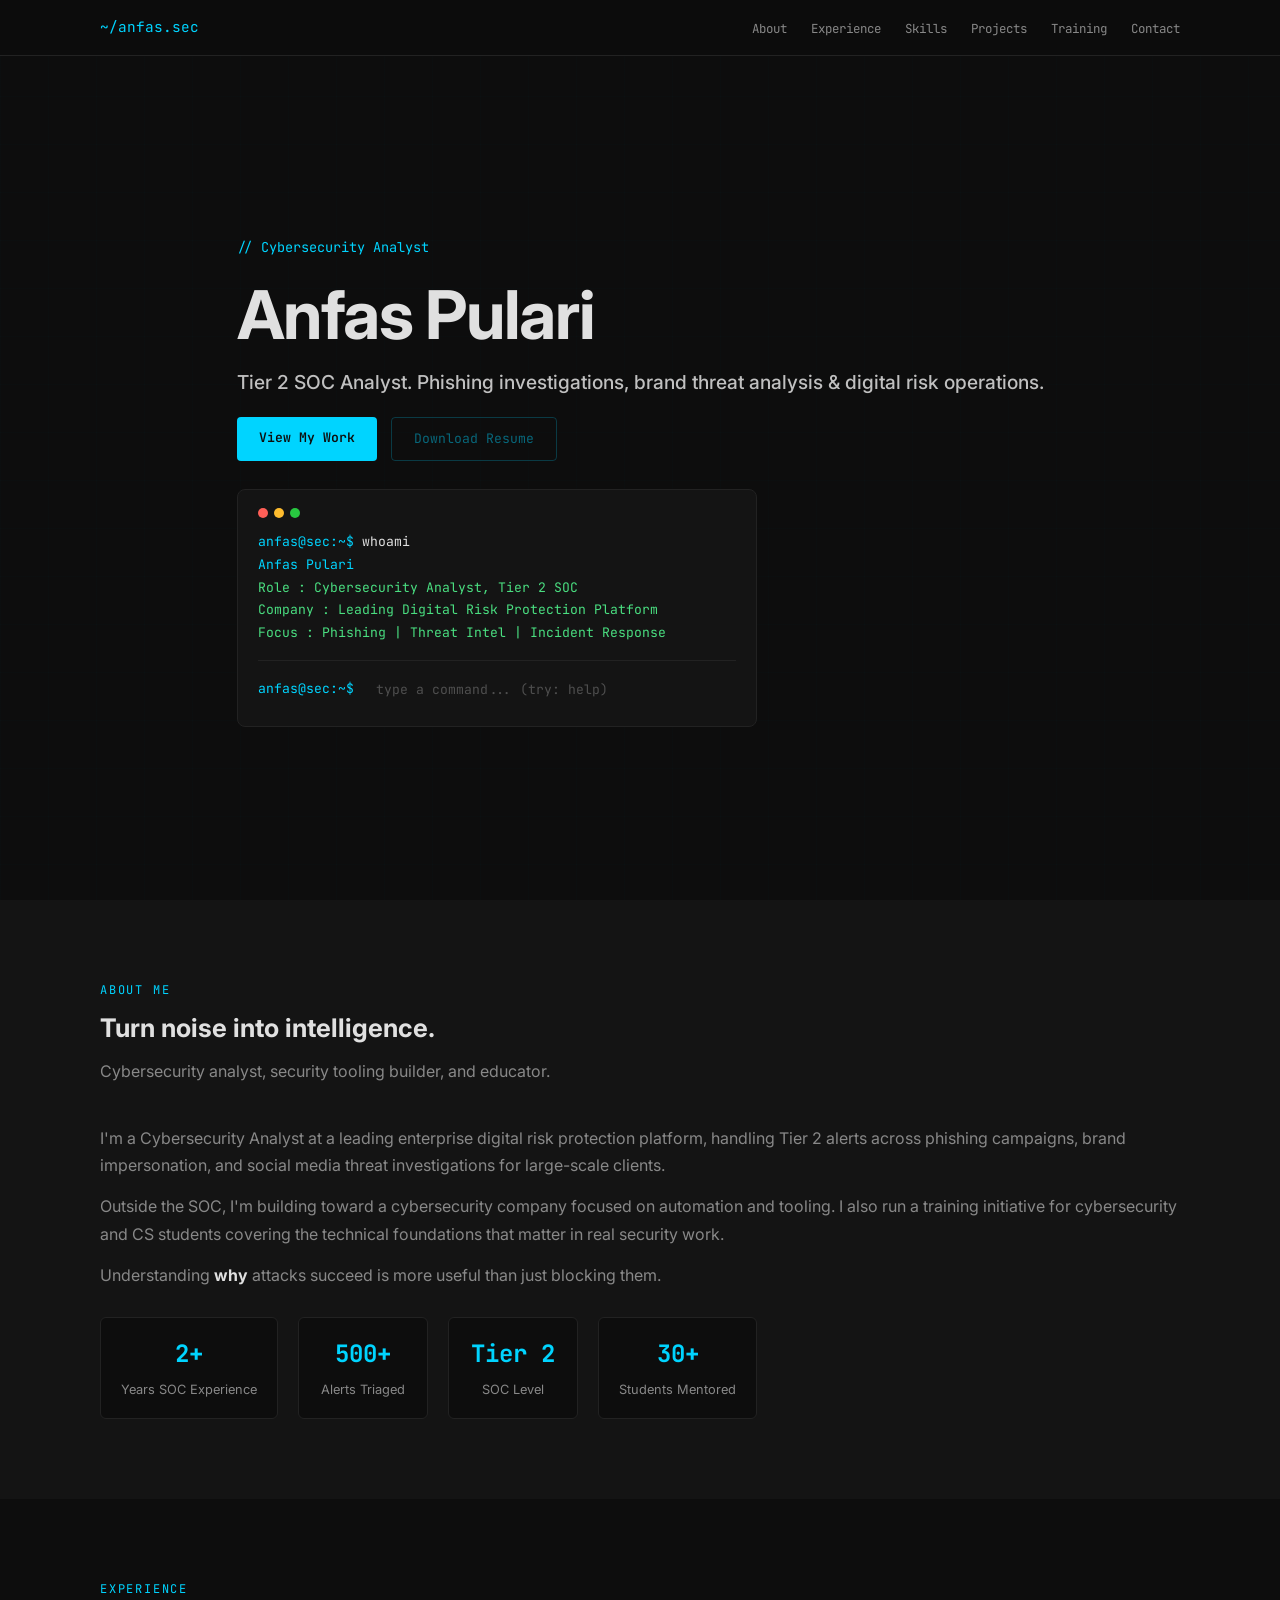
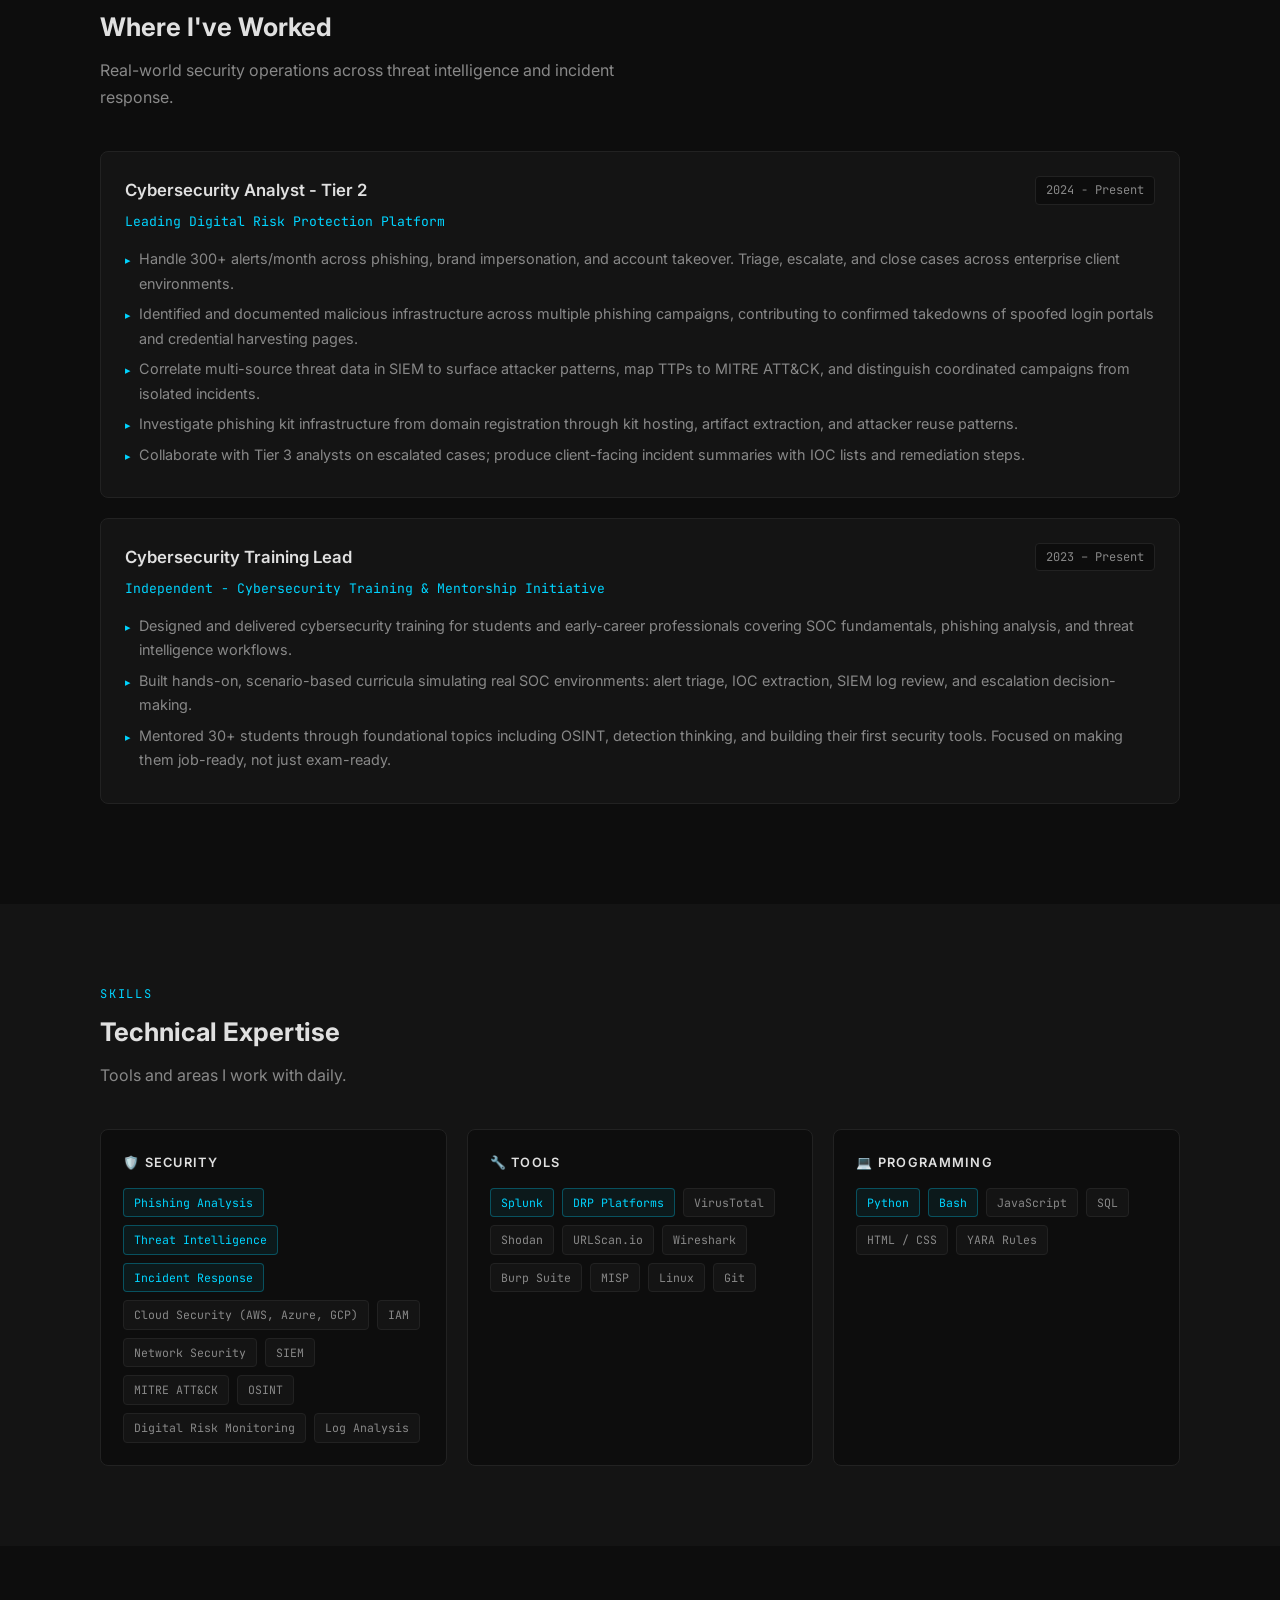
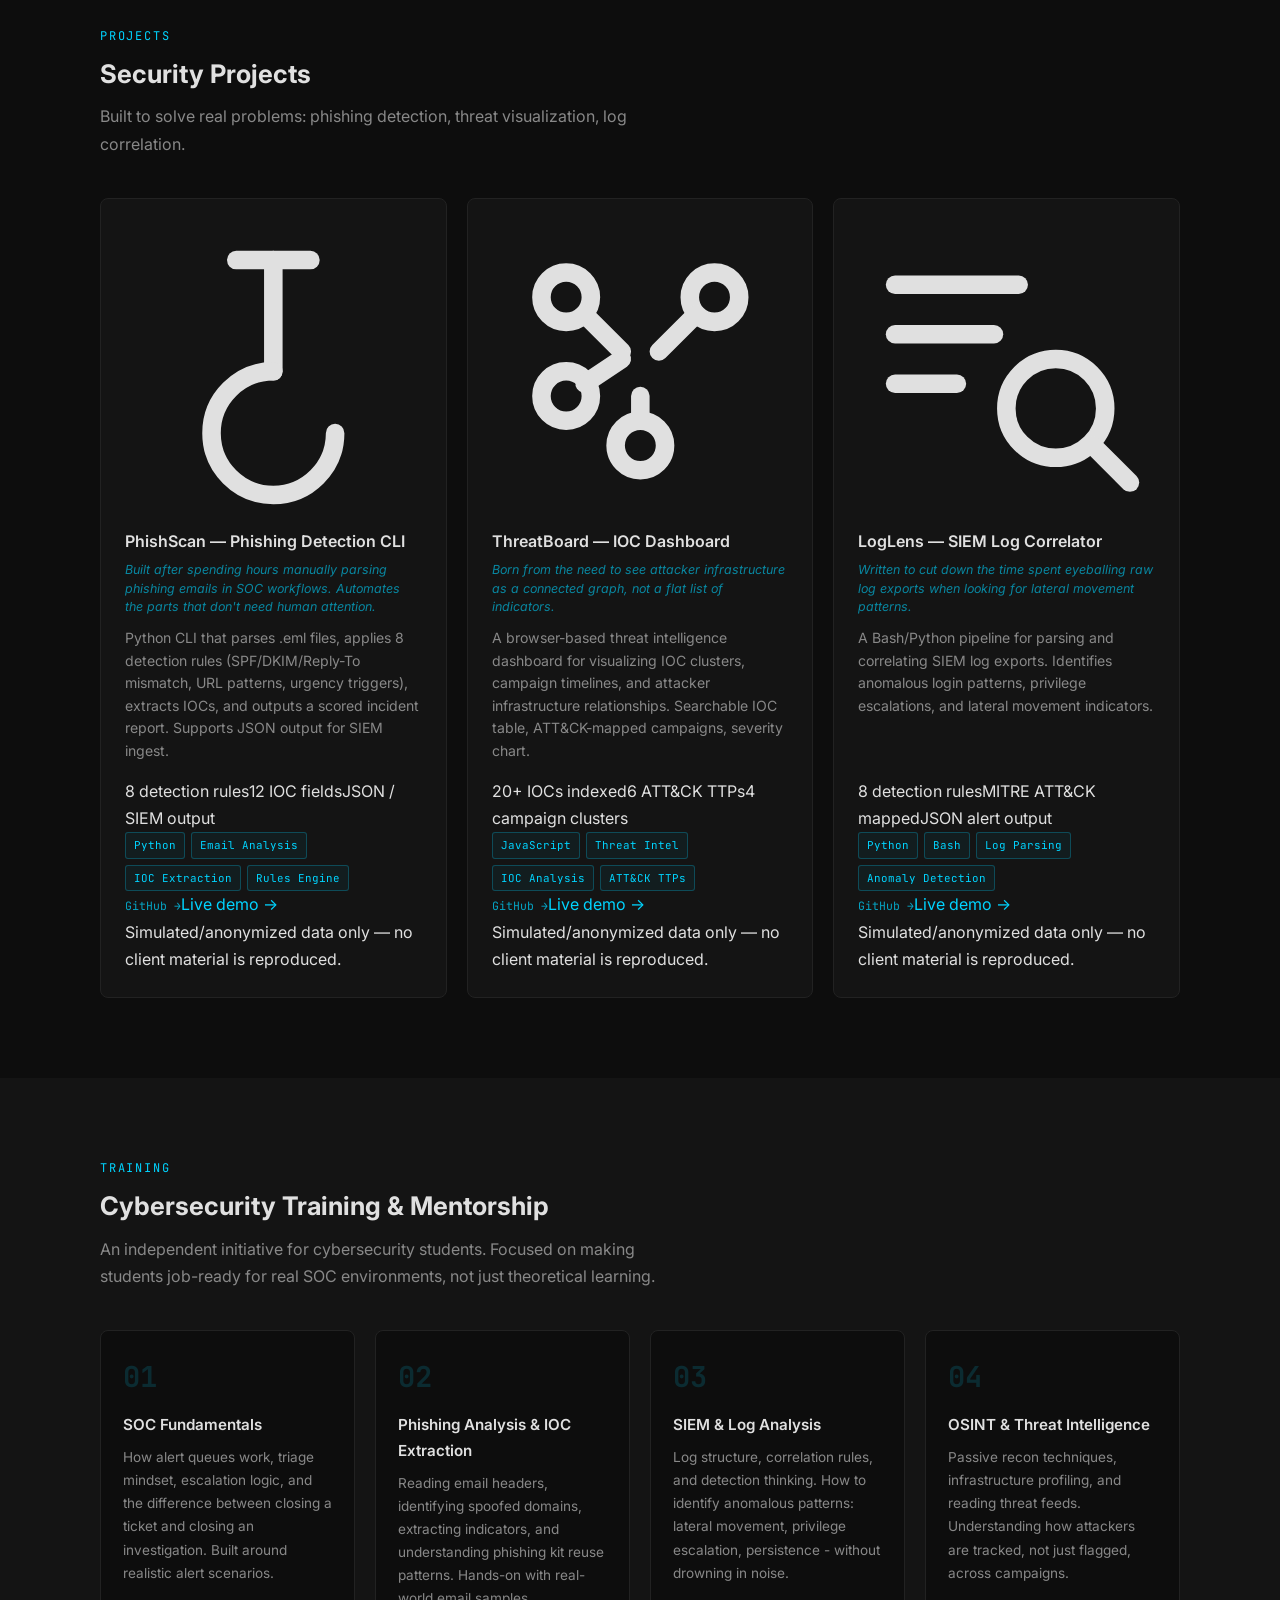
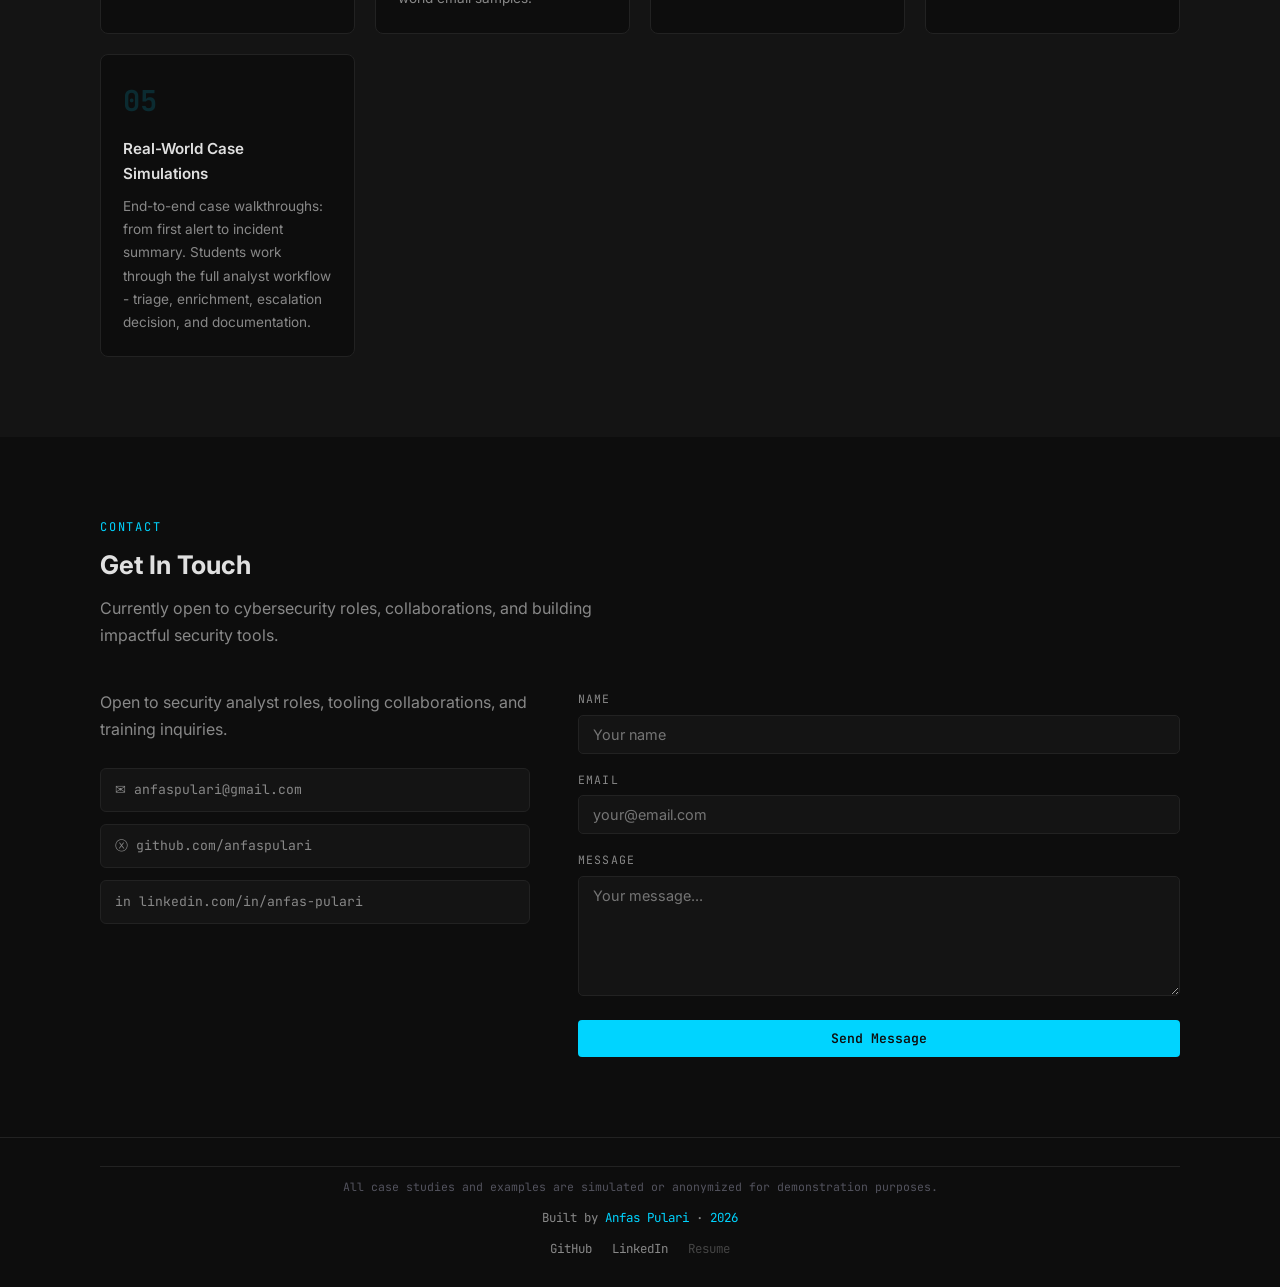
==== index.html @ d3872fe4 "Pass 3: hero reorder — btn-row before terminal Moved btn-row above the interactive terminal so CTAs " ====
<!DOCTYPE html>
<html lang="en">
<head>
  <meta charset="UTF-8" />
  <meta name="viewport" content="width=device-width, initial-scale=1.0" />

  <!-- SEO -->
  <meta name="description" content="Cybersecurity Analyst specializing in threat detection, phishing analysis, and Tier 2 SOC operations." />
  <meta name="author" content="Anfas Pulari" />
  <title>Anfas Pulari - Cybersecurity Analyst</title>

  <!-- Open Graph -->
  <meta property="og:title" content="Anfas Pulari | Cybersecurity Analyst" />
  <meta property="og:description" content="Tier 2 SOC Analyst handling phishing campaigns, threat intelligence, and digital risk investigations at an enterprise DRP platform." />
  <meta property="og:image" content="assets/images/preview.png" />
  <meta property="og:type" content="website" />
  <meta property="og:url" content="https://anfaspulari.github.io" />

  <!-- Performance -->
  <link rel="preconnect" href="https://fonts.googleapis.com" />
  <link rel="preconnect" href="https://fonts.gstatic.com" crossorigin />
  <link rel="preload" href="assets/css/styles.css" as="style" />

  <link href="https://fonts.googleapis.com/css2?family=Inter:wght@400;500;600;700&family=JetBrains+Mono:wght@400;500&display=swap" rel="stylesheet" />
  <link rel="stylesheet" href="assets/css/styles.css" />
</head>
<body>

  <!-- ── NAVBAR ─────────────────────────────────────────── -->
  <nav>
    <div class="container">
      <span class="nav-logo">~/anfas.sec</span>
      <ul class="nav-links" id="nav-links">
        <li><a href="#about">About</a></li>
        <li><a href="#experience">Experience</a></li>
        <li><a href="#skills">Skills</a></li>
        <li><a href="#projects">Projects</a></li>
        <li><a href="#training">Training</a></li>
        <li><a href="#contact">Contact</a></li>
      </ul>
      <button class="hamburger" id="hamburger-btn" aria-label="Toggle navigation" aria-expanded="false">
        <span></span>
        <span></span>
        <span></span>
      </button>
    </div>
  </nav>

  <!-- ── HERO ───────────────────────────────────────────── -->
  <section id="hero">
    <div class="container">
      <span class="hero-tag">// Cybersecurity Analyst</span>
      <h1 class="hero-name">Anfas Pulari</h1>
      <p class="hero-subtitle">Tier 2 SOC Analyst. Phishing investigations, brand threat analysis &amp; digital risk operations.</p>

      <div class="btn-row">
        <a href="#projects" class="btn btn-fill">View My Work</a>
        <a href="resume.pdf" class="btn btn-outline" download>Download Resume</a>
      </div>

      <!-- Interactive Terminal -->
      <div class="terminal" id="interactive-terminal">
        <div class="terminal-dots">
          <div class="dot dot-r"></div>
          <div class="dot dot-y"></div>
          <div class="dot dot-g"></div>
        </div>
        <!-- JS populates history and handles input -->
        <div class="terminal-history" id="terminal-history"></div>
        <div class="terminal-input-line">
          <span class="t-prompt">anfas@sec:~$</span>
          <input
            type="text"
            id="terminal-input"
            autocomplete="off"
            spellcheck="false"
            placeholder="type a command... (try: help)"
            aria-label="Terminal input"
          />
        </div>
      </div>
    </div>
  </section>

  <!-- ── ABOUT ──────────────────────────────────────────── -->
  <section id="about">
    <div class="container">
      <p class="section-label">About Me</p>
      <h2 class="section-title">Turn noise into intelligence.</h2>
      <p class="section-desc">Cybersecurity analyst, security tooling builder, and educator.</p>

      <div class="about-text">
        <p>
          I'm a Cybersecurity Analyst at a leading enterprise digital risk protection platform, handling Tier 2 alerts across phishing campaigns, brand impersonation, and social media threat investigations for large-scale clients.
        </p>
        <p>
          Outside the SOC, I'm building toward a cybersecurity company focused on automation and tooling. I also run a training initiative for cybersecurity and CS students covering the technical foundations that matter in real security work.
        </p>
        <p>
          Understanding <strong>why</strong> attacks succeed is more useful than just blocking them.
        </p>
      </div>

      <div class="stats-row">
        <div class="stat-box">
          <span class="stat-num">2+</span>
          <span class="stat-label">Years SOC Experience</span>
        </div>
        <div class="stat-box">
          <span class="stat-num">500+</span>
          <span class="stat-label">Alerts Triaged</span>
        </div>
        <div class="stat-box">
          <span class="stat-num">Tier 2</span>
          <span class="stat-label">SOC Level</span>
        </div>
        <div class="stat-box">
          <span class="stat-num">30+</span>
          <span class="stat-label">Students Mentored</span>
        </div>
      </div>
    </div>
  </section>

  <!-- ── EXPERIENCE ─────────────────────────────────────── -->
  <section id="experience">
    <div class="container">
      <p class="section-label">Experience</p>
      <h2 class="section-title">Where I've Worked</h2>
      <p class="section-desc">Real-world security operations across threat intelligence and incident response.</p>

      <div class="exp-item">
        <div class="exp-header">
          <span class="exp-role">Cybersecurity Analyst - Tier 2</span>
          <span class="exp-period">2024 - Present</span>
        </div>
        <p class="exp-company">Leading Digital Risk Protection Platform</p>
        <ul class="exp-points">
          <li>Handle 300+ alerts/month across phishing, brand impersonation, and account takeover. Triage, escalate, and close cases across enterprise client environments.</li>
          <li>Identified and documented malicious infrastructure across multiple phishing campaigns, contributing to confirmed takedowns of spoofed login portals and credential harvesting pages.</li>
          <li>Correlate multi-source threat data in SIEM to surface attacker patterns, map TTPs to MITRE ATT&amp;CK, and distinguish coordinated campaigns from isolated incidents.</li>
          <li>Investigate phishing kit infrastructure from domain registration through kit hosting, artifact extraction, and attacker reuse patterns.</li>
          <li>Collaborate with Tier 3 analysts on escalated cases; produce client-facing incident summaries with IOC lists and remediation steps.</li>
        </ul>
      </div>

      <div class="exp-item">
        <div class="exp-header">
          <span class="exp-role">Cybersecurity Training Lead</span>
          <span class="exp-period">2023 – Present</span>
        </div>
        <p class="exp-company">Independent - Cybersecurity Training &amp; Mentorship Initiative</p>
        <ul class="exp-points">
          <li>Designed and delivered cybersecurity training for students and early-career professionals covering SOC fundamentals, phishing analysis, and threat intelligence workflows.</li>
          <li>Built hands-on, scenario-based curricula simulating real SOC environments: alert triage, IOC extraction, SIEM log review, and escalation decision-making.</li>
          <li>Mentored 30+ students through foundational topics including OSINT, detection thinking, and building their first security tools. Focused on making them job-ready, not just exam-ready.</li>
        </ul>
      </div>
    </div>
  </section>

  <!-- ── SKILLS ─────────────────────────────────────────── -->
  <section id="skills">
    <div class="container">
      <p class="section-label">Skills</p>
      <h2 class="section-title">Technical Expertise</h2>
      <p class="section-desc">Tools and areas I work with daily.</p>

      <div class="skills-grid">
        <div class="skill-group">
          <p class="skill-group-title">🛡️ Security</p>
          <div class="tags">
            <span class="tag active">Phishing Analysis</span>
            <span class="tag active">Threat Intelligence</span>
            <span class="tag active">Incident Response</span>
            <span class="tag">Cloud Security (AWS, Azure, GCP)</span>
            <span class="tag">IAM</span>
            <span class="tag">Network Security</span>
            <span class="tag">SIEM</span>
            <span class="tag">MITRE ATT&amp;CK</span>
            <span class="tag">OSINT</span>
            <span class="tag">Digital Risk Monitoring</span>
            <span class="tag">Log Analysis</span>
          </div>
        </div>

        <div class="skill-group">
          <p class="skill-group-title">🔧 Tools</p>
          <div class="tags">
            <span class="tag active">Splunk</span>
            <span class="tag active">DRP Platforms</span>
            <span class="tag">VirusTotal</span>
            <span class="tag">Shodan</span>
            <span class="tag">URLScan.io</span>
            <span class="tag">Wireshark</span>
            <span class="tag">Burp Suite</span>
            <span class="tag">MISP</span>
            <span class="tag">Linux</span>
            <span class="tag">Git</span>
          </div>
        </div>

        <div class="skill-group">
          <p class="skill-group-title">💻 Programming</p>
          <div class="tags">
            <span class="tag active">Python</span>
            <span class="tag active">Bash</span>
            <span class="tag">JavaScript</span>
            <span class="tag">SQL</span>
            <span class="tag">HTML / CSS</span>
            <span class="tag">YARA Rules</span>
          </div>
        </div>
      </div>
    </div>
  </section>

  <!-- ── PROJECTS ───────────────────────────────────────── -->
  <section id="projects">
    <div class="container">
      <p class="section-label">Projects</p>
      <h2 class="section-title">Security Projects</h2>
      <p class="section-desc">Built to solve real problems: phishing detection, threat visualization, log correlation.</p>

      <!-- JS replaces this content from projects.json; static cards are the fallback -->
      <div class="projects-grid" id="projects-grid">

        <div class="project-card">
          <div class="project-emoji">🎣</div>
          <p class="project-title">PhishScan - Phishing Detection CLI</p>
          <p class="project-origin">Built after spending hours manually parsing phishing emails in SOC workflows - this automates the repetitive parts.</p>
          <p class="project-desc">A Python CLI tool that analyzes email headers, URLs, and domain patterns to score phishing likelihood. Extracts IOCs and generates incident-ready reports.</p>
          <div class="project-tags">
            <span class="project-tag">Python</span>
            <span class="project-tag">Email Parsing</span>
            <span class="project-tag">VirusTotal API</span>
            <span class="project-tag">IOC Extraction</span>
          </div>
        </div>

        <div class="project-card project-card--featured">
          <div class="project-emoji">📊</div>
          <p class="project-title">ThreatBoard - IOC Dashboard <span class="project-badge">Actively Building</span></p>
          <p class="project-origin">Born from the need to see attacker infrastructure as a connected graph, not a flat list of indicators.</p>
          <p class="project-desc">A browser-based threat intelligence dashboard for visualizing IOC clusters, campaign timelines, and attacker infrastructure relationships. Built as a mock TI platform.</p>
          <div class="project-tags">
            <span class="project-tag">JavaScript</span>
            <span class="project-tag">Threat Intel</span>
            <span class="project-tag">IOC Analysis</span>
            <span class="project-tag">ATT&amp;CK TTPs</span>
          </div>
        </div>

        <div class="project-card">
          <div class="project-emoji">📋</div>
          <p class="project-title">LogLens - SIEM Log Correlator</p>
          <p class="project-origin">Written to cut down the time spent eyeballing raw log exports when looking for lateral movement patterns.</p>
          <p class="project-desc">A Bash/Python pipeline for parsing and correlating SIEM log exports. Identifies anomalous login patterns, privilege escalations, and lateral movement indicators.</p>
          <div class="project-tags">
            <span class="project-tag">Python</span>
            <span class="project-tag">Bash</span>
            <span class="project-tag">Log Parsing</span>
            <span class="project-tag">Anomaly Detection</span>
          </div>
        </div>

      </div>
    </div>
  </section>

  <!-- ── TRAINING ───────────────────────────────────────── -->
  <section id="training">
    <div class="container">
      <p class="section-label">Training</p>
      <h2 class="section-title">Cybersecurity Training &amp; Mentorship</h2>
      <p class="section-desc">
        An independent initiative for cybersecurity students. Focused on making students job-ready for real SOC environments, not just theoretical learning.
      </p>

      <div class="training-grid">
        <div class="training-card">
          <div class="training-num">01</div>
          <p class="training-title">SOC Fundamentals</p>
          <p class="training-desc">How alert queues work, triage mindset, escalation logic, and the difference between closing a ticket and closing an investigation. Built around realistic alert scenarios.</p>
        </div>
        <div class="training-card">
          <div class="training-num">02</div>
          <p class="training-title">Phishing Analysis &amp; IOC Extraction</p>
          <p class="training-desc">Reading email headers, identifying spoofed domains, extracting indicators, and understanding phishing kit reuse patterns. Hands-on with real-world email samples.</p>
        </div>
        <div class="training-card">
          <div class="training-num">03</div>
          <p class="training-title">SIEM &amp; Log Analysis</p>
          <p class="training-desc">Log structure, correlation rules, and detection thinking. How to identify anomalous patterns: lateral movement, privilege escalation, persistence - without drowning in noise.</p>
        </div>
        <div class="training-card">
          <div class="training-num">04</div>
          <p class="training-title">OSINT &amp; Threat Intelligence</p>
          <p class="training-desc">Passive recon techniques, infrastructure profiling, and reading threat feeds. Understanding how attackers are tracked, not just flagged, across campaigns.</p>
        </div>
        <div class="training-card">
          <div class="training-num">05</div>
          <p class="training-title">Real-World Case Simulations</p>
          <p class="training-desc">End-to-end case walkthroughs: from first alert to incident summary. Students work through the full analyst workflow - triage, enrichment, escalation decision, and documentation.</p>
        </div>
      </div>
    </div>
  </section>


  <!-- ── CONTACT ────────────────────────────────────────── -->
  <section id="contact">
    <div class="container">
      <p class="section-label">Contact</p>
      <h2 class="section-title">Get In Touch</h2>
      <p class="section-desc">Currently open to cybersecurity roles, collaborations, and building impactful security tools.</p>

      <div class="contact-grid">
        <div class="contact-info">
          <p>Open to security analyst roles, tooling collaborations, and training inquiries.</p>
          <div class="contact-links">
            <a href="mailto:anfaspulari@gmail.com" class="contact-link">✉ anfaspulari@gmail.com</a>
            <a href="https://github.com/anfaspulari" target="_blank" rel="noopener" class="contact-link">&#9447; github.com/anfaspulari</a>
            <a href="https://linkedin.com/in/anfas-pulari" target="_blank" rel="noopener" class="contact-link">in linkedin.com/in/anfas-pulari</a>
          </div>
        </div>

        <form id="contact-form" action="https://formspree.io/f/mojplwal" method="POST" novalidate>
          <div class="form-group">
            <label for="cf-name">Name</label>
            <input type="text" id="cf-name" name="name" placeholder="Your name" required autocomplete="name" />
          </div>
          <div class="form-group">
            <label for="cf-email">Email</label>
            <input type="email" id="cf-email" name="email" placeholder="your@email.com" required autocomplete="email" />
          </div>
          <div class="form-group">
            <label for="cf-message">Message</label>
            <textarea id="cf-message" name="message" placeholder="Your message..." required></textarea>
          </div>
          <div id="form-status" role="status" aria-live="polite" style="display:none;"></div>
          <button type="submit" class="btn btn-fill" style="width: 100%;">Send Message</button>
        </form>
      </div>
    </div>
  </section>

  <!-- ── FOOTER ─────────────────────────────────────────── -->
  <footer>
    <div class="container">
      <p class="footer-disclaimer">All case studies and examples are simulated or anonymized for demonstration purposes.</p>
      <p class="footer-copy">Built by <span>Anfas Pulari</span> &middot; <span id="year"></span></p>
      <div class="footer-links">
        <a href="https://github.com/anfaspulari" target="_blank" rel="noopener">GitHub</a>
        <a href="https://linkedin.com/in/anfas-pulari" target="_blank" rel="noopener">LinkedIn</a>
        <a href="resume.pdf" download>Resume</a>
      </div>
    </div>
  </footer>

  <script src="assets/js/main.js" defer></script>

</body>
</html>
---- assets/css/styles.css ----
/* ── Reset ── */
* { margin: 0; padding: 0; box-sizing: border-box; }

/* ── Variables ── */
:root {
  --bg:     #0d0d0d;
  --bg2:    #141414;
  --border: #222;
  --cyan:   #00d4ff;
  --text:   #e0e0e0;
  --muted:  #888;
  --green:  #4ade80;
  --amber:  #fbbf24;
  --red:    #f87171;
  --mono:   'JetBrains Mono', monospace;
  --sans:   'Inter', sans-serif;

  /* Semantic accent tokens */
  --accent:      #00d4ff; /* primary / interactive */
  --accent-warn: #fbbf24; /* threat / attention */
  --accent-ok:   #4ade80; /* verified / safe */

  /* Layout */
  --container-narrow: 760px;
}

/* ── Base ── */
html { scroll-behavior: smooth; }
body {
  font-family: var(--sans);
  background: var(--bg);
  color: var(--text);
  line-height: 1.7;
}

/* Subtle background grid */
body::before {
  content: '';
  position: fixed;
  inset: 0;
  background-image:
    linear-gradient(rgba(0,212,255,0.01) 1px, transparent 1px),
    linear-gradient(90deg, rgba(0,212,255,0.01) 1px, transparent 1px);
  background-size: 48px 48px;
  pointer-events: none;
  z-index: 0;
}

body > * { position: relative; z-index: 1; }

a { color: var(--cyan); text-decoration: none; }
a:hover { text-decoration: underline; }
ul { list-style: none; }

/* ── Layout ── */
.container {
  max-width: 1120px;
  margin: 0 auto;
  padding: 0 20px;
}

section { padding: 80px 0; }

.section-title {
  font-size: 1.6rem;
  font-weight: 700;
  margin-bottom: 8px;
}

.section-label {
  font-family: var(--mono);
  font-size: 0.75rem;
  color: var(--cyan);
  letter-spacing: 0.15em;
  text-transform: uppercase;
  margin-bottom: 6px;
}

.section-desc {
  color: var(--muted);
  margin-bottom: 40px;
  max-width: 560px;
}

/* ── Navbar ── */
nav {
  position: fixed;
  top: 0; left: 0; right: 0;
  background: rgba(13, 13, 13, 0.95);
  border-bottom: 1px solid var(--border);
  z-index: 100;
  padding: 14px 0;
}

nav .container {
  display: flex;
  align-items: center;
  justify-content: space-between;
}

.nav-logo {
  font-family: var(--mono);
  font-size: 0.9rem;
  color: var(--cyan);
}

.nav-links {
  display: flex;
  gap: 24px;
}

.nav-links a {
  font-family: var(--mono);
  font-size: 0.78rem;
  color: var(--muted);
}

.nav-links a:hover {
  color: var(--cyan);
  text-decoration: none;
}

/* ── Hero ── */
#hero {
  padding-top: 140px;
  padding-bottom: 80px;
  min-height: 100vh;
  display: flex;
  align-items: center;
  position: relative;
  overflow: hidden;
}

#hero .container { position: relative; z-index: 1; }

.hero-tag {
  font-family: var(--mono);
  font-size: 0.85rem;
  color: var(--cyan);
  display: inline-block;
  margin-bottom: 20px;
}

.hero-name {
  font-size: clamp(2.4rem, 6vw, 4.2rem);
  font-weight: 700;
  line-height: 1.05;
  letter-spacing: -0.02em;
  margin-bottom: 18px;
}

.hero-subtitle {
  font-size: 1.2rem;
  color: #c0c0c0;
  margin-bottom: 20px;
  line-height: 1.5;
  font-weight: 500;
}

/* ── Terminal ── */
.terminal {
  background: var(--bg2);
  border: 1px solid var(--border);
  border-radius: 8px;
  padding: 18px 20px;
  font-family: var(--mono);
  font-size: 0.82rem;
  max-width: 520px;
  margin-bottom: 0;
  cursor: text;
}

.terminal-dots {
  display: flex;
  gap: 6px;
  margin-bottom: 14px;
}

.dot { width: 10px; height: 10px; border-radius: 50%; }
.dot-r { background: #ff5f57; }
.dot-y { background: #febc2e; }
.dot-g { background: #28c840; }

/* Terminal history (scrollable) */
.terminal-history {
  max-height: 220px;
  overflow-y: auto;
  margin-bottom: 10px;
  scrollbar-width: thin;
  scrollbar-color: var(--cyan) transparent;
}

.terminal-history::-webkit-scrollbar { width: 3px; }
.terminal-history::-webkit-scrollbar-thumb { background: var(--cyan); border-radius: 2px; }

/* Terminal input line */
.terminal-input-line {
  display: flex;
  align-items: center;
  gap: 8px;
  border-top: 1px solid var(--border);
  padding-top: 10px;
}

#terminal-input {
  background: transparent;
  border: none;
  outline: none;
  color: var(--text);
  font-family: var(--mono);
  font-size: 0.82rem;
  flex: 1;
  caret-color: var(--cyan);
  min-width: 0;
}

#terminal-input::placeholder { color: var(--muted); opacity: 0.5; }
#terminal-input:focus { border-color: transparent; box-shadow: none; }

/* Terminal output line types */
.t-line { margin-bottom: 3px; line-height: 1.5; }
.t-prompt { color: var(--cyan); }

.t-out-out    { color: var(--green); }
.t-out-info   { color: var(--cyan); }
.t-out-warn   { color: var(--amber); }
.t-out-threat { color: var(--red); font-weight: 500; }
.t-out-error  { color: var(--red); opacity: 0.7; }

.t-cursor {
  display: inline-block;
  width: 7px; height: 13px;
  background: var(--cyan);
  vertical-align: middle;
  animation: blink 1s step-end infinite;
}

@keyframes blink { 50% { opacity: 0; } }

/* ── Buttons ── */
.btn-row {
  display: flex;
  gap: 14px;
  flex-wrap: wrap;
  margin-bottom: 28px;
}

.btn {
  font-family: var(--mono);
  font-size: 0.82rem;
  padding: 10px 22px;
  border-radius: 4px;
  cursor: pointer;
  border: none;
  transition: opacity 0.2s, transform 0.15s, box-shadow 0.15s;
  display: inline-block;
}

.btn:hover { opacity: 0.92; text-decoration: none; transform: translateY(-3px); }

.btn-fill { background: var(--cyan); color: #0d0d0d; font-weight: 600; }
.btn-fill:hover { box-shadow: 0 8px 24px rgba(0, 212, 255, 0.35); }

.btn-outline {
  background: transparent;
  color: var(--cyan);
  border: 1px solid rgba(0, 212, 255, 0.5);
}
.btn-outline:hover {
  border-color: var(--cyan);
  box-shadow: 0 4px 16px rgba(0, 212, 255, 0.15);
}

/* ── About ── */
#about { background: var(--bg2); }

.about-text p { color: var(--muted); margin-bottom: 14px; }
.about-text p strong { color: var(--text); }

.stats-row {
  display: flex;
  gap: 20px;
  flex-wrap: wrap;
  margin-top: 28px;
}

.stat-box {
  background: var(--bg);
  border: 1px solid var(--border);
  border-radius: 6px;
  padding: 16px 20px;
  min-width: 130px;
  text-align: center;
}

.stat-num {
  font-family: var(--mono);
  font-size: 1.5rem;
  font-weight: 700;
  color: var(--cyan);
  display: block;
}

.stat-label { font-size: 0.8rem; color: var(--muted); }

/* ── Experience ── */
.exp-item {
  border: 1px solid var(--border);
  border-radius: 8px;
  padding: 24px;
  margin-bottom: 20px;
  background: var(--bg2);
}

.exp-header {
  display: flex;
  justify-content: space-between;
  align-items: flex-start;
  flex-wrap: wrap;
  gap: 8px;
  margin-bottom: 6px;
}

.exp-role { font-size: 1.05rem; font-weight: 600; }

.exp-period {
  font-family: var(--mono);
  font-size: 0.75rem;
  color: var(--muted);
  background: var(--bg);
  border: 1px solid var(--border);
  padding: 3px 10px;
  border-radius: 4px;
}

.exp-company {
  font-family: var(--mono);
  font-size: 0.82rem;
  color: var(--cyan);
  margin-bottom: 14px;
}

.exp-points li {
  color: var(--muted);
  font-size: 0.9rem;
  margin-bottom: 6px;
  padding-left: 14px;
  position: relative;
}

.exp-points li::before {
  content: '▸';
  position: absolute;
  left: 0;
  color: var(--cyan);
  font-size: 0.7rem;
  top: 4px;
}

/* ── Skills ── */
#skills { background: var(--bg2); }

.skills-grid {
  display: grid;
  grid-template-columns: repeat(3, 1fr);
  gap: 20px;
}

.skill-group {
  background: var(--bg);
  border: 1px solid var(--border);
  border-radius: 8px;
  padding: 22px;
}

.skill-group-title {
  font-size: 0.8rem;
  font-weight: 600;
  text-transform: uppercase;
  letter-spacing: 0.1em;
  margin-bottom: 14px;
  color: var(--text);
}

.tags { display: flex; flex-wrap: wrap; gap: 8px; }

.tag {
  font-family: var(--mono);
  font-size: 0.72rem;
  padding: 4px 10px;
  border-radius: 4px;
  background: var(--bg2);
  border: 1px solid var(--border);
  color: var(--muted);
}

.tag.active {
  color: var(--cyan);
  border-color: rgba(0, 212, 255, 0.3);
  background: rgba(0, 212, 255, 0.06);
}

/* ── Projects ── */
.projects-grid {
  display: grid;
  grid-template-columns: repeat(auto-fit, minmax(260px, 1fr));
  gap: 20px;
}

.project-card {
  background: var(--bg2);
  border: 1px solid var(--border);
  border-radius: 8px;
  padding: 24px;
  display: flex;
  flex-direction: column;
  transition: border-color 0.2s, box-shadow 0.2s, transform 0.2s;
}

.project-card:hover {
  border-color: rgba(0, 212, 255, 0.35);
  box-shadow: 0 4px 24px rgba(0, 212, 255, 0.07);
  transform: translateY(-3px);
}

.project-emoji { font-size: 1.6rem; margin-bottom: 12px; }

.project-title { font-size: 1rem; font-weight: 600; margin-bottom: 6px; }

.project-origin {
  font-size: 0.78rem;
  color: rgba(0, 212, 255, 0.6);
  font-style: italic;
  margin-bottom: 10px;
  line-height: 1.5;
}

.project-desc {
  font-size: 0.88rem;
  color: var(--muted);
  flex: 1;
  margin-bottom: 16px;
  line-height: 1.6;
}

.project-tags { display: flex; flex-wrap: wrap; gap: 6px; }

.project-tag {
  font-family: var(--mono);
  font-size: 0.68rem;
  padding: 3px 8px;
  border-radius: 3px;
  color: var(--cyan);
  border: 1px solid rgba(0, 212, 255, 0.25);
  background: rgba(0, 212, 255, 0.05);
}

.project-links {
  margin-top: 12px;
  display: flex;
  align-items: center;
  gap: 6px;
}

.project-link {
  font-family: var(--mono);
  font-size: 0.72rem;
  color: var(--cyan);
  text-decoration: none;
  opacity: 0.75;
  transition: opacity 0.2s ease;
}

.project-link:hover { opacity: 1; }

.project-link--demo {
  color: var(--green);
}

.project-link-sep { color: var(--muted); font-size: 0.7rem; }

.project-card--featured {
  border-color: rgba(0, 212, 255, 0.3);
  box-shadow: 0 0 0 1px rgba(0, 212, 255, 0.1), 0 4px 20px rgba(0, 212, 255, 0.06);
}

.project-badge {
  display: inline-block;
  font-family: var(--mono);
  font-size: 0.62rem;
  font-weight: 500;
  padding: 2px 7px;
  border-radius: 3px;
  background: rgba(0, 212, 255, 0.12);
  color: var(--cyan);
  border: 1px solid rgba(0, 212, 255, 0.3);
  vertical-align: middle;
  margin-left: 6px;
  letter-spacing: 0.03em;
}

/* ── Training ── */
#training { background: var(--bg2); }

.training-grid {
  display: grid;
  grid-template-columns: repeat(auto-fit, minmax(220px, 1fr));
  gap: 20px;
}

.training-card {
  background: var(--bg);
  border: 1px solid var(--border);
  border-radius: 8px;
  padding: 22px;
}

.training-num {
  font-family: var(--mono);
  font-size: 1.8rem;
  font-weight: 700;
  color: rgba(0, 212, 255, 0.15);
  margin-bottom: 10px;
}

.training-title { font-size: 0.95rem; font-weight: 600; margin-bottom: 8px; }
.training-desc { font-size: 0.85rem; color: var(--muted); }

/* ── Contact ── */
.contact-grid {
  display: grid;
  grid-template-columns: 1fr 1.4fr;
  gap: 48px;
  align-items: start;
}

.contact-info p { color: var(--muted); margin-bottom: 24px; }

.contact-links { display: flex; flex-direction: column; gap: 12px; }

.contact-link {
  display: flex;
  align-items: center;
  gap: 10px;
  font-family: var(--mono);
  font-size: 0.82rem;
  color: var(--muted);
  padding: 10px 14px;
  background: var(--bg2);
  border: 1px solid var(--border);
  border-radius: 6px;
  transition: color 0.2s, border-color 0.2s;
}

.contact-link:hover {
  color: var(--cyan);
  border-color: rgba(0, 212, 255, 0.3);
  text-decoration: none;
}

/* ── Form ── */
.form-group { margin-bottom: 16px; }

label {
  display: block;
  font-family: var(--mono);
  font-size: 0.72rem;
  color: var(--muted);
  text-transform: uppercase;
  letter-spacing: 0.1em;
  margin-bottom: 6px;
}

input, textarea {
  width: 100%;
  background: var(--bg2);
  border: 1px solid var(--border);
  border-radius: 5px;
  padding: 10px 14px;
  color: var(--text);
  font-family: var(--sans);
  font-size: 0.9rem;
  outline: none;
  transition: border-color 0.2s;
}

input:focus, textarea:focus { border-color: rgba(0, 212, 255, 0.4); }
textarea { min-height: 120px; resize: vertical; }

/* ── Footer ── */
footer {
  border-top: 1px solid var(--border);
  padding: 28px 0;
}

footer .container {
  display: flex;
  flex-direction: column;
  align-items: center;
  gap: 10px;
  text-align: center;
}

.footer-disclaimer {
  font-family: var(--mono);
  font-size: 0.72rem;
  color: rgba(140, 140, 160, 0.55);
  border-top: 1px solid var(--border);
  padding-top: 10px;
  width: 100%;
  text-align: center;
}

.footer-copy {
  font-family: var(--mono);
  font-size: 0.78rem;
  color: var(--muted);
}

.footer-copy span { color: var(--cyan); }

.footer-links { display: flex; gap: 20px; }

.footer-links a {
  font-family: var(--mono);
  font-size: 0.78rem;
  color: var(--muted);
}

.footer-links a:hover { color: var(--cyan); text-decoration: none; }

/* ── Scroll animations ── */
.fade-in {
  opacity: 0;
  transform: translateY(18px);
  transition: opacity 0.5s ease, transform 0.5s ease;
}

.fade-in.is-visible {
  opacity: 1;
  transform: translateY(0);
}

/* ── Hamburger button ── */
.hamburger {
  display: none;
  flex-direction: column;
  justify-content: center;
  gap: 5px;
  background: none;
  border: none;
  cursor: pointer;
  padding: 4px;
  z-index: 101;
}

.hamburger span {
  display: block;
  width: 22px;
  height: 2px;
  background: var(--cyan);
  border-radius: 2px;
  transition: transform 0.25s ease, opacity 0.25s ease;
}

/* Animate to X when open */
.hamburger.open span:nth-child(1) { transform: translateY(7px) rotate(45deg); }
.hamburger.open span:nth-child(2) { opacity: 0; }
.hamburger.open span:nth-child(3) { transform: translateY(-7px) rotate(-45deg); }

/* ── Responsive ── */
@media (max-width: 768px) {
  body::before { display: none; } /* hide gridlines on tablet/mobile */

  section { padding: 56px 0; }

  .container { padding: 0 16px; }

  .hamburger { display: flex; }

  .nav-links {
    display: none;
    position: fixed;
    top: 52px; left: 0; right: 0;
    background: rgba(13, 13, 13, 0.98);
    backdrop-filter: blur(12px);
    flex-direction: column;
    gap: 0;
    border-bottom: 1px solid var(--border);
    z-index: 99;
    padding: 8px 0;
  }

  .nav-links.open { display: flex; }

  .nav-links li a {
    display: block;
    padding: 14px 24px;
    font-size: 0.85rem;
    border-bottom: 1px solid var(--border);
  }

  #hero { padding-top: 110px; padding-bottom: 60px; }

  .hero-name     { font-size: 2.2rem; }
  .hero-subtitle { font-size: 1rem; }

  .section-title { font-size: 1.4rem; }

  .skills-grid   { grid-template-columns: 1fr; }
  .contact-grid  { grid-template-columns: 1fr; }

  .exp-header { flex-direction: column; gap: 6px; }
}

@media (max-width: 600px) {
  section { padding: 48px 0; }

  .hero-name { font-size: 1.9rem; }

  .stats-row { flex-direction: column; }

  .terminal {
    max-width: 100%;
    padding: 14px 14px;
    font-size: 0.78rem;
  }

  #terminal-input { font-size: 0.78rem; }

  .btn-row { flex-direction: column; gap: 10px; }
  .btn     { text-align: center; }

  .training-grid   { grid-template-columns: 1fr; }
}

/* ── Reduced motion ── */
@media (prefers-reduced-motion: reduce) {
  *, *::before, *::after {
    animation-duration: 0.01ms !important;
    animation-iteration-count: 1 !important;
    transition-duration: 0.01ms !important;
  }

  /* Freeze cursor blink */
  .t-cursor { animation: none; opacity: 1; }

  /* Prevent scroll-triggered translateY shift */
  .fade-in { transform: none; opacity: 1; }
  .fade-in.is-visible { transform: none; opacity: 1; }

  /* Kill hover lifts */
  .btn:hover,
  .project-card:hover,
  .skill-group:hover,
  .training-card:hover,
  .exp-item:hover,
  .stat-box:hover { transform: none; }
}
---- assets/css/styles.css ----
/* ── Reset ── */
* { margin: 0; padding: 0; box-sizing: border-box; }

/* ── Variables ── */
:root {
  --bg:     #0d0d0d;
  --bg2:    #141414;
  --border: #222;
  --cyan:   #00d4ff;
  --text:   #e0e0e0;
  --muted:  #888;
  --green:  #4ade80;
  --amber:  #fbbf24;
  --red:    #f87171;
  --mono:   'JetBrains Mono', monospace;
  --sans:   'Inter', sans-serif;

  /* Semantic accent tokens */
  --accent:      #00d4ff; /* primary / interactive */
  --accent-warn: #fbbf24; /* threat / attention */
  --accent-ok:   #4ade80; /* verified / safe */

  /* Layout */
  --container-narrow: 760px;
}

/* ── Base ── */
html { scroll-behavior: smooth; }
body {
  font-family: var(--sans);
  background: var(--bg);
  color: var(--text);
  line-height: 1.7;
}

/* Subtle background grid */
body::before {
  content: '';
  position: fixed;
  inset: 0;
  background-image:
    linear-gradient(rgba(0,212,255,0.01) 1px, transparent 1px),
    linear-gradient(90deg, rgba(0,212,255,0.01) 1px, transparent 1px);
  background-size: 48px 48px;
  pointer-events: none;
  z-index: 0;
}

body > * { position: relative; z-index: 1; }

a { color: var(--cyan); text-decoration: none; }
a:hover { text-decoration: underline; }
ul { list-style: none; }

/* ── Layout ── */
.container {
  max-width: 1120px;
  margin: 0 auto;
  padding: 0 20px;
}

section { padding: 80px 0; }

.section-title {
  font-size: 1.6rem;
  font-weight: 700;
  margin-bottom: 8px;
}

.section-label {
  font-family: var(--mono);
  font-size: 0.75rem;
  color: var(--cyan);
  letter-spacing: 0.15em;
  text-transform: uppercase;
  margin-bottom: 6px;
}

.section-desc {
  color: var(--muted);
  margin-bottom: 40px;
  max-width: 560px;
}

/* ── Navbar ── */
nav {
  position: fixed;
  top: 0; left: 0; right: 0;
  background: rgba(13, 13, 13, 0.95);
  border-bottom: 1px solid var(--border);
  z-index: 100;
  padding: 14px 0;
}

nav .container {
  display: flex;
  align-items: center;
  justify-content: space-between;
}

.nav-logo {
  font-family: var(--mono);
  font-size: 0.9rem;
  color: var(--cyan);
}

.nav-links {
  display: flex;
  gap: 24px;
}

.nav-links a {
  font-family: var(--mono);
  font-size: 0.78rem;
  color: var(--muted);
}

.nav-links a:hover {
  color: var(--cyan);
  text-decoration: none;
}

/* ── Hero ── */
#hero {
  padding-top: 140px;
  padding-bottom: 80px;
  min-height: 100vh;
  display: flex;
  align-items: center;
  position: relative;
  overflow: hidden;
}

#hero .container { position: relative; z-index: 1; }

.hero-tag {
  font-family: var(--mono);
  font-size: 0.85rem;
  color: var(--cyan);
  display: inline-block;
  margin-bottom: 20px;
}

.hero-name {
  font-size: clamp(2.4rem, 6vw, 4.2rem);
  font-weight: 700;
  line-height: 1.05;
  letter-spacing: -0.02em;
  margin-bottom: 18px;
}

.hero-subtitle {
  font-size: 1.2rem;
  color: #c0c0c0;
  margin-bottom: 20px;
  line-height: 1.5;
  font-weight: 500;
}

/* ── Terminal ── */
.terminal {
  background: var(--bg2);
  border: 1px solid var(--border);
  border-radius: 8px;
  padding: 18px 20px;
  font-family: var(--mono);
  font-size: 0.82rem;
  max-width: 520px;
  margin-bottom: 0;
  cursor: text;
}

.terminal-dots {
  display: flex;
  gap: 6px;
  margin-bottom: 14px;
}

.dot { width: 10px; height: 10px; border-radius: 50%; }
.dot-r { background: #ff5f57; }
.dot-y { background: #febc2e; }
.dot-g { background: #28c840; }

/* Terminal history (scrollable) */
.terminal-history {
  max-height: 220px;
  overflow-y: auto;
  margin-bottom: 10px;
  scrollbar-width: thin;
  scrollbar-color: var(--cyan) transparent;
}

.terminal-history::-webkit-scrollbar { width: 3px; }
.terminal-history::-webkit-scrollbar-thumb { background: var(--cyan); border-radius: 2px; }

/* Terminal input line */
.terminal-input-line {
  display: flex;
  align-items: center;
  gap: 8px;
  border-top: 1px solid var(--border);
  padding-top: 10px;
}

#terminal-input {
  background: transparent;
  border: none;
  outline: none;
  color: var(--text);
  font-family: var(--mono);
  font-size: 0.82rem;
  flex: 1;
  caret-color: var(--cyan);
  min-width: 0;
}

#terminal-input::placeholder { color: var(--muted); opacity: 0.5; }
#terminal-input:focus { border-color: transparent; box-shadow: none; }

/* Terminal output line types */
.t-line { margin-bottom: 3px; line-height: 1.5; }
.t-prompt { color: var(--cyan); }

.t-out-out    { color: var(--green); }
.t-out-info   { color: var(--cyan); }
.t-out-warn   { color: var(--amber); }
.t-out-threat { color: var(--red); font-weight: 500; }
.t-out-error  { color: var(--red); opacity: 0.7; }

.t-cursor {
  display: inline-block;
  width: 7px; height: 13px;
  background: var(--cyan);
  vertical-align: middle;
  animation: blink 1s step-end infinite;
}

@keyframes blink { 50% { opacity: 0; } }

/* ── Buttons ── */
.btn-row {
  display: flex;
  gap: 14px;
  flex-wrap: wrap;
  margin-bottom: 28px;
}

.btn {
  font-family: var(--mono);
  font-size: 0.82rem;
  padding: 10px 22px;
  border-radius: 4px;
  cursor: pointer;
  border: none;
  transition: opacity 0.2s, transform 0.15s, box-shadow 0.15s;
  display: inline-block;
}

.btn:hover { opacity: 0.92; text-decoration: none; transform: translateY(-3px); }

.btn-fill { background: var(--cyan); color: #0d0d0d; font-weight: 600; }
.btn-fill:hover { box-shadow: 0 8px 24px rgba(0, 212, 255, 0.35); }

.btn-outline {
  background: transparent;
  color: var(--cyan);
  border: 1px solid rgba(0, 212, 255, 0.5);
}
.btn-outline:hover {
  border-color: var(--cyan);
  box-shadow: 0 4px 16px rgba(0, 212, 255, 0.15);
}

/* ── About ── */
#about { background: var(--bg2); }

.about-text p { color: var(--muted); margin-bottom: 14px; }
.about-text p strong { color: var(--text); }

.stats-row {
  display: flex;
  gap: 20px;
  flex-wrap: wrap;
  margin-top: 28px;
}

.stat-box {
  background: var(--bg);
  border: 1px solid var(--border);
  border-radius: 6px;
  padding: 16px 20px;
  min-width: 130px;
  text-align: center;
}

.stat-num {
  font-family: var(--mono);
  font-size: 1.5rem;
  font-weight: 700;
  color: var(--cyan);
  display: block;
}

.stat-label { font-size: 0.8rem; color: var(--muted); }

/* ── Experience ── */
.exp-item {
  border: 1px solid var(--border);
  border-radius: 8px;
  padding: 24px;
  margin-bottom: 20px;
  background: var(--bg2);
}

.exp-header {
  display: flex;
  justify-content: space-between;
  align-items: flex-start;
  flex-wrap: wrap;
  gap: 8px;
  margin-bottom: 6px;
}

.exp-role { font-size: 1.05rem; font-weight: 600; }

.exp-period {
  font-family: var(--mono);
  font-size: 0.75rem;
  color: var(--muted);
  background: var(--bg);
  border: 1px solid var(--border);
  padding: 3px 10px;
  border-radius: 4px;
}

.exp-company {
  font-family: var(--mono);
  font-size: 0.82rem;
  color: var(--cyan);
  margin-bottom: 14px;
}

.exp-points li {
  color: var(--muted);
  font-size: 0.9rem;
  margin-bottom: 6px;
  padding-left: 14px;
  position: relative;
}

.exp-points li::before {
  content: '▸';
  position: absolute;
  left: 0;
  color: var(--cyan);
  font-size: 0.7rem;
  top: 4px;
}

/* ── Skills ── */
#skills { background: var(--bg2); }

.skills-grid {
  display: grid;
  grid-template-columns: repeat(3, 1fr);
  gap: 20px;
}

.skill-group {
  background: var(--bg);
  border: 1px solid var(--border);
  border-radius: 8px;
  padding: 22px;
}

.skill-group-title {
  font-size: 0.8rem;
  font-weight: 600;
  text-transform: uppercase;
  letter-spacing: 0.1em;
  margin-bottom: 14px;
  color: var(--text);
}

.tags { display: flex; flex-wrap: wrap; gap: 8px; }

.tag {
  font-family: var(--mono);
  font-size: 0.72rem;
  padding: 4px 10px;
  border-radius: 4px;
  background: var(--bg2);
  border: 1px solid var(--border);
  color: var(--muted);
}

.tag.active {
  color: var(--cyan);
  border-color: rgba(0, 212, 255, 0.3);
  background: rgba(0, 212, 255, 0.06);
}

/* ── Projects ── */
.projects-grid {
  display: grid;
  grid-template-columns: repeat(auto-fit, minmax(260px, 1fr));
  gap: 20px;
}

.project-card {
  background: var(--bg2);
  border: 1px solid var(--border);
  border-radius: 8px;
  padding: 24px;
  display: flex;
  flex-direction: column;
  transition: border-color 0.2s, box-shadow 0.2s, transform 0.2s;
}

.project-card:hover {
  border-color: rgba(0, 212, 255, 0.35);
  box-shadow: 0 4px 24px rgba(0, 212, 255, 0.07);
  transform: translateY(-3px);
}

.project-emoji { font-size: 1.6rem; margin-bottom: 12px; }

.project-title { font-size: 1rem; font-weight: 600; margin-bottom: 6px; }

.project-origin {
  font-size: 0.78rem;
  color: rgba(0, 212, 255, 0.6);
  font-style: italic;
  margin-bottom: 10px;
  line-height: 1.5;
}

.project-desc {
  font-size: 0.88rem;
  color: var(--muted);
  flex: 1;
  margin-bottom: 16px;
  line-height: 1.6;
}

.project-tags { display: flex; flex-wrap: wrap; gap: 6px; }

.project-tag {
  font-family: var(--mono);
  font-size: 0.68rem;
  padding: 3px 8px;
  border-radius: 3px;
  color: var(--cyan);
  border: 1px solid rgba(0, 212, 255, 0.25);
  background: rgba(0, 212, 255, 0.05);
}

.project-links {
  margin-top: 12px;
  display: flex;
  align-items: center;
  gap: 6px;
}

.project-link {
  font-family: var(--mono);
  font-size: 0.72rem;
  color: var(--cyan);
  text-decoration: none;
  opacity: 0.75;
  transition: opacity 0.2s ease;
}

.project-link:hover { opacity: 1; }

.project-link--demo {
  color: var(--green);
}

.project-link-sep { color: var(--muted); font-size: 0.7rem; }

.project-card--featured {
  border-color: rgba(0, 212, 255, 0.3);
  box-shadow: 0 0 0 1px rgba(0, 212, 255, 0.1), 0 4px 20px rgba(0, 212, 255, 0.06);
}

.project-badge {
  display: inline-block;
  font-family: var(--mono);
  font-size: 0.62rem;
  font-weight: 500;
  padding: 2px 7px;
  border-radius: 3px;
  background: rgba(0, 212, 255, 0.12);
  color: var(--cyan);
  border: 1px solid rgba(0, 212, 255, 0.3);
  vertical-align: middle;
  margin-left: 6px;
  letter-spacing: 0.03em;
}

/* ── Training ── */
#training { background: var(--bg2); }

.training-grid {
  display: grid;
  grid-template-columns: repeat(auto-fit, minmax(220px, 1fr));
  gap: 20px;
}

.training-card {
  background: var(--bg);
  border: 1px solid var(--border);
  border-radius: 8px;
  padding: 22px;
}

.training-num {
  font-family: var(--mono);
  font-size: 1.8rem;
  font-weight: 700;
  color: rgba(0, 212, 255, 0.15);
  margin-bottom: 10px;
}

.training-title { font-size: 0.95rem; font-weight: 600; margin-bottom: 8px; }
.training-desc { font-size: 0.85rem; color: var(--muted); }

/* ── Contact ── */
.contact-grid {
  display: grid;
  grid-template-columns: 1fr 1.4fr;
  gap: 48px;
  align-items: start;
}

.contact-info p { color: var(--muted); margin-bottom: 24px; }

.contact-links { display: flex; flex-direction: column; gap: 12px; }

.contact-link {
  display: flex;
  align-items: center;
  gap: 10px;
  font-family: var(--mono);
  font-size: 0.82rem;
  color: var(--muted);
  padding: 10px 14px;
  background: var(--bg2);
  border: 1px solid var(--border);
  border-radius: 6px;
  transition: color 0.2s, border-color 0.2s;
}

.contact-link:hover {
  color: var(--cyan);
  border-color: rgba(0, 212, 255, 0.3);
  text-decoration: none;
}

/* ── Form ── */
.form-group { margin-bottom: 16px; }

label {
  display: block;
  font-family: var(--mono);
  font-size: 0.72rem;
  color: var(--muted);
  text-transform: uppercase;
  letter-spacing: 0.1em;
  margin-bottom: 6px;
}

input, textarea {
  width: 100%;
  background: var(--bg2);
  border: 1px solid var(--border);
  border-radius: 5px;
  padding: 10px 14px;
  color: var(--text);
  font-family: var(--sans);
  font-size: 0.9rem;
  outline: none;
  transition: border-color 0.2s;
}

input:focus, textarea:focus { border-color: rgba(0, 212, 255, 0.4); }
textarea { min-height: 120px; resize: vertical; }

/* ── Footer ── */
footer {
  border-top: 1px solid var(--border);
  padding: 28px 0;
}

footer .container {
  display: flex;
  flex-direction: column;
  align-items: center;
  gap: 10px;
  text-align: center;
}

.footer-disclaimer {
  font-family: var(--mono);
  font-size: 0.72rem;
  color: rgba(140, 140, 160, 0.55);
  border-top: 1px solid var(--border);
  padding-top: 10px;
  width: 100%;
  text-align: center;
}

.footer-copy {
  font-family: var(--mono);
  font-size: 0.78rem;
  color: var(--muted);
}

.footer-copy span { color: var(--cyan); }

.footer-links { display: flex; gap: 20px; }

.footer-links a {
  font-family: var(--mono);
  font-size: 0.78rem;
  color: var(--muted);
}

.footer-links a:hover { color: var(--cyan); text-decoration: none; }

/* ── Scroll animations ── */
.fade-in {
  opacity: 0;
  transform: translateY(18px);
  transition: opacity 0.5s ease, transform 0.5s ease;
}

.fade-in.is-visible {
  opacity: 1;
  transform: translateY(0);
}

/* ── Hamburger button ── */
.hamburger {
  display: none;
  flex-direction: column;
  justify-content: center;
  gap: 5px;
  background: none;
  border: none;
  cursor: pointer;
  padding: 4px;
  z-index: 101;
}

.hamburger span {
  display: block;
  width: 22px;
  height: 2px;
  background: var(--cyan);
  border-radius: 2px;
  transition: transform 0.25s ease, opacity 0.25s ease;
}

/* Animate to X when open */
.hamburger.open span:nth-child(1) { transform: translateY(7px) rotate(45deg); }
.hamburger.open span:nth-child(2) { opacity: 0; }
.hamburger.open span:nth-child(3) { transform: translateY(-7px) rotate(-45deg); }

/* ── Responsive ── */
@media (max-width: 768px) {
  body::before { display: none; } /* hide gridlines on tablet/mobile */

  section { padding: 56px 0; }

  .container { padding: 0 16px; }

  .hamburger { display: flex; }

  .nav-links {
    display: none;
    position: fixed;
    top: 52px; left: 0; right: 0;
    background: rgba(13, 13, 13, 0.98);
    backdrop-filter: blur(12px);
    flex-direction: column;
    gap: 0;
    border-bottom: 1px solid var(--border);
    z-index: 99;
    padding: 8px 0;
  }

  .nav-links.open { display: flex; }

  .nav-links li a {
    display: block;
    padding: 14px 24px;
    font-size: 0.85rem;
    border-bottom: 1px solid var(--border);
  }

  #hero { padding-top: 110px; padding-bottom: 60px; }

  .hero-name     { font-size: 2.2rem; }
  .hero-subtitle { font-size: 1rem; }

  .section-title { font-size: 1.4rem; }

  .skills-grid   { grid-template-columns: 1fr; }
  .contact-grid  { grid-template-columns: 1fr; }

  .exp-header { flex-direction: column; gap: 6px; }
}

@media (max-width: 600px) {
  section { padding: 48px 0; }

  .hero-name { font-size: 1.9rem; }

  .stats-row { flex-direction: column; }

  .terminal {
    max-width: 100%;
    padding: 14px 14px;
    font-size: 0.78rem;
  }

  #terminal-input { font-size: 0.78rem; }

  .btn-row { flex-direction: column; gap: 10px; }
  .btn     { text-align: center; }

  .training-grid   { grid-template-columns: 1fr; }
}

/* ── Reduced motion ── */
@media (prefers-reduced-motion: reduce) {
  *, *::before, *::after {
    animation-duration: 0.01ms !important;
    animation-iteration-count: 1 !important;
    transition-duration: 0.01ms !important;
  }

  /* Freeze cursor blink */
  .t-cursor { animation: none; opacity: 1; }

  /* Prevent scroll-triggered translateY shift */
  .fade-in { transform: none; opacity: 1; }
  .fade-in.is-visible { transform: none; opacity: 1; }

  /* Kill hover lifts */
  .btn:hover,
  .project-card:hover,
  .skill-group:hover,
  .training-card:hover,
  .exp-item:hover,
  .stat-box:hover { transform: none; }
}
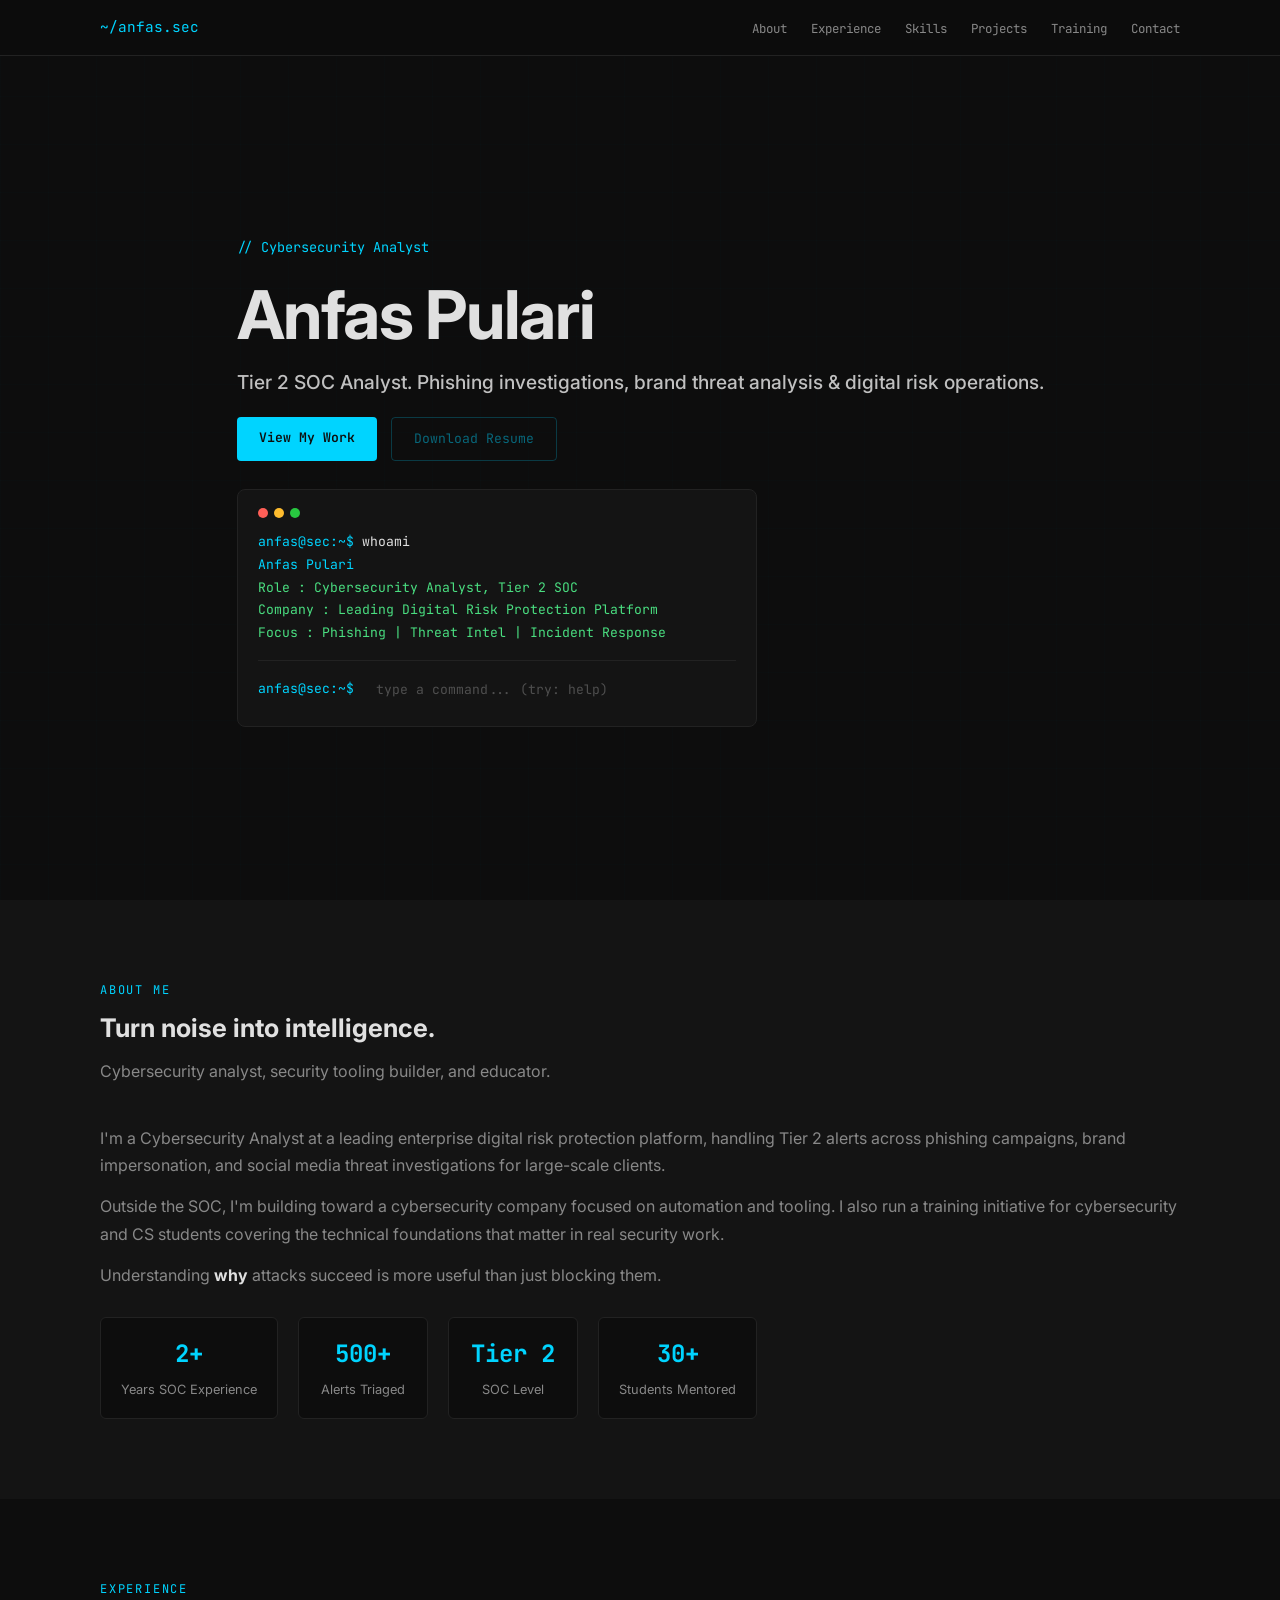
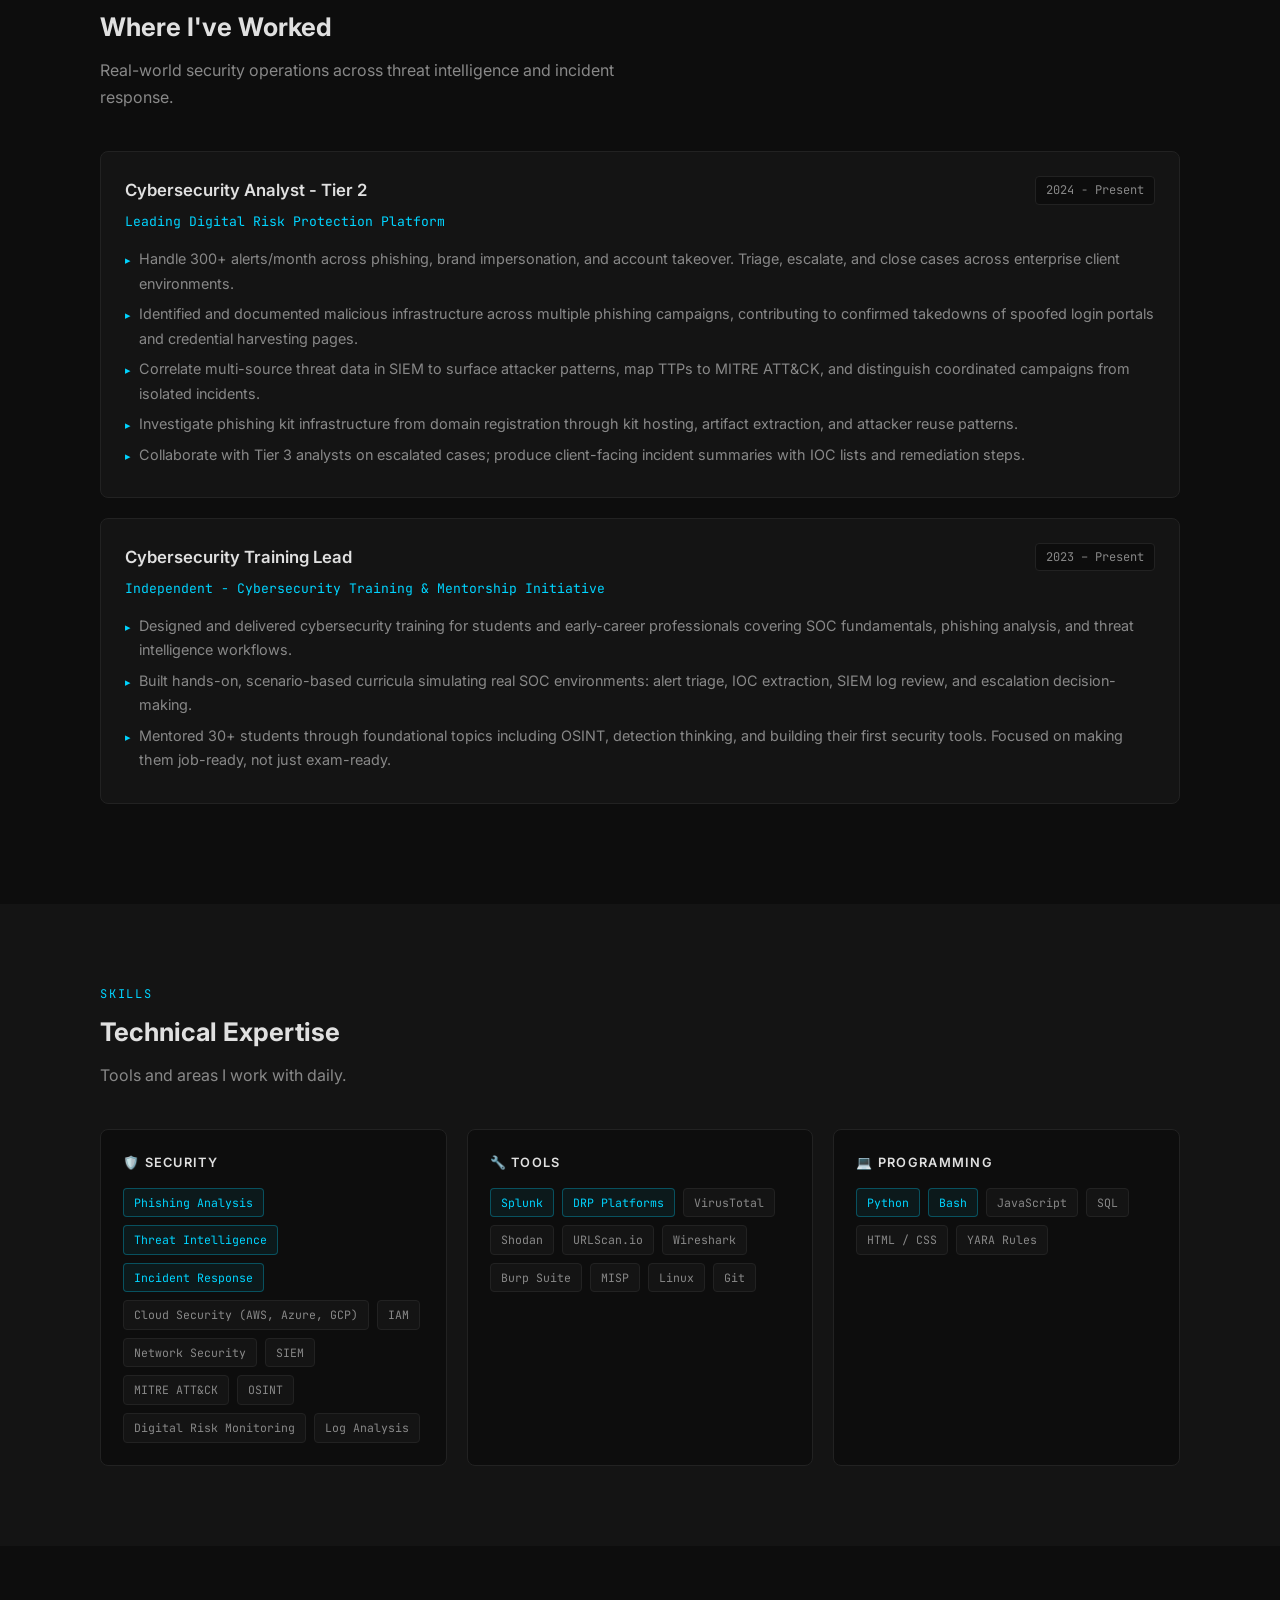
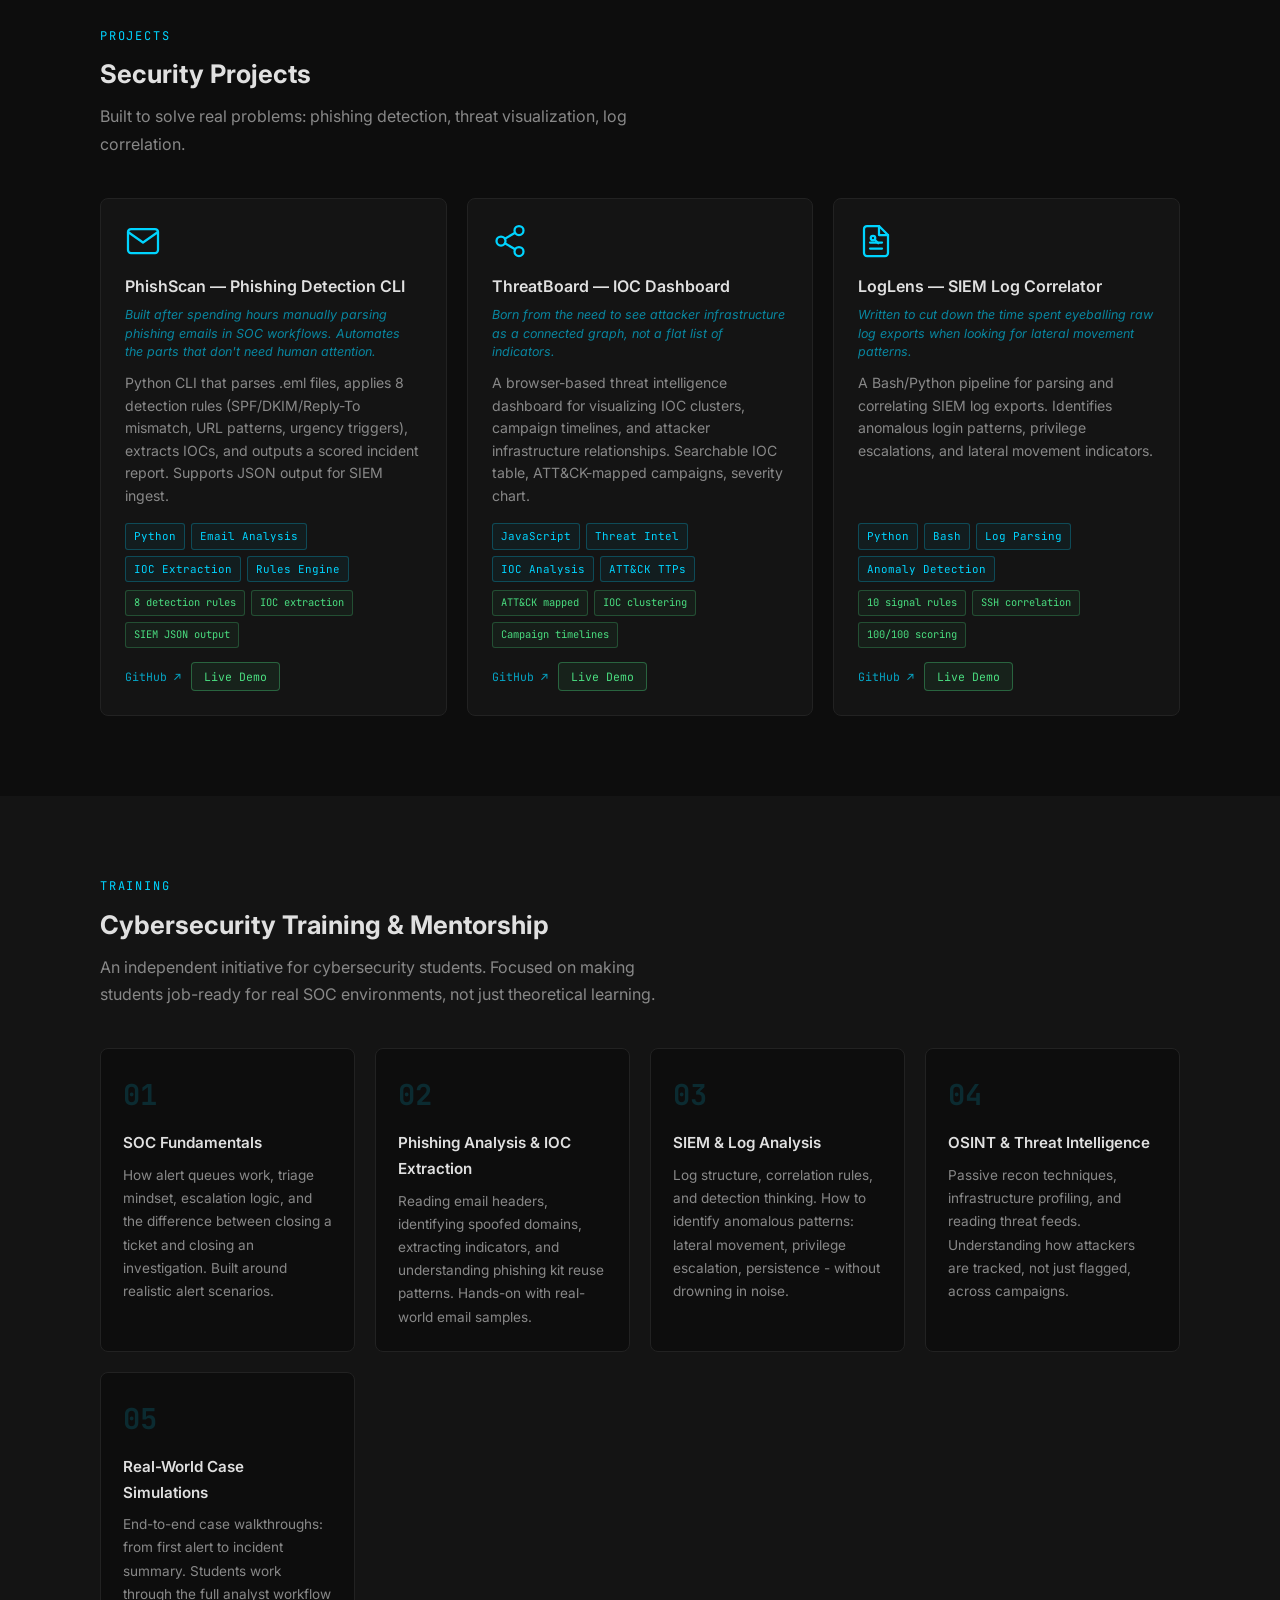
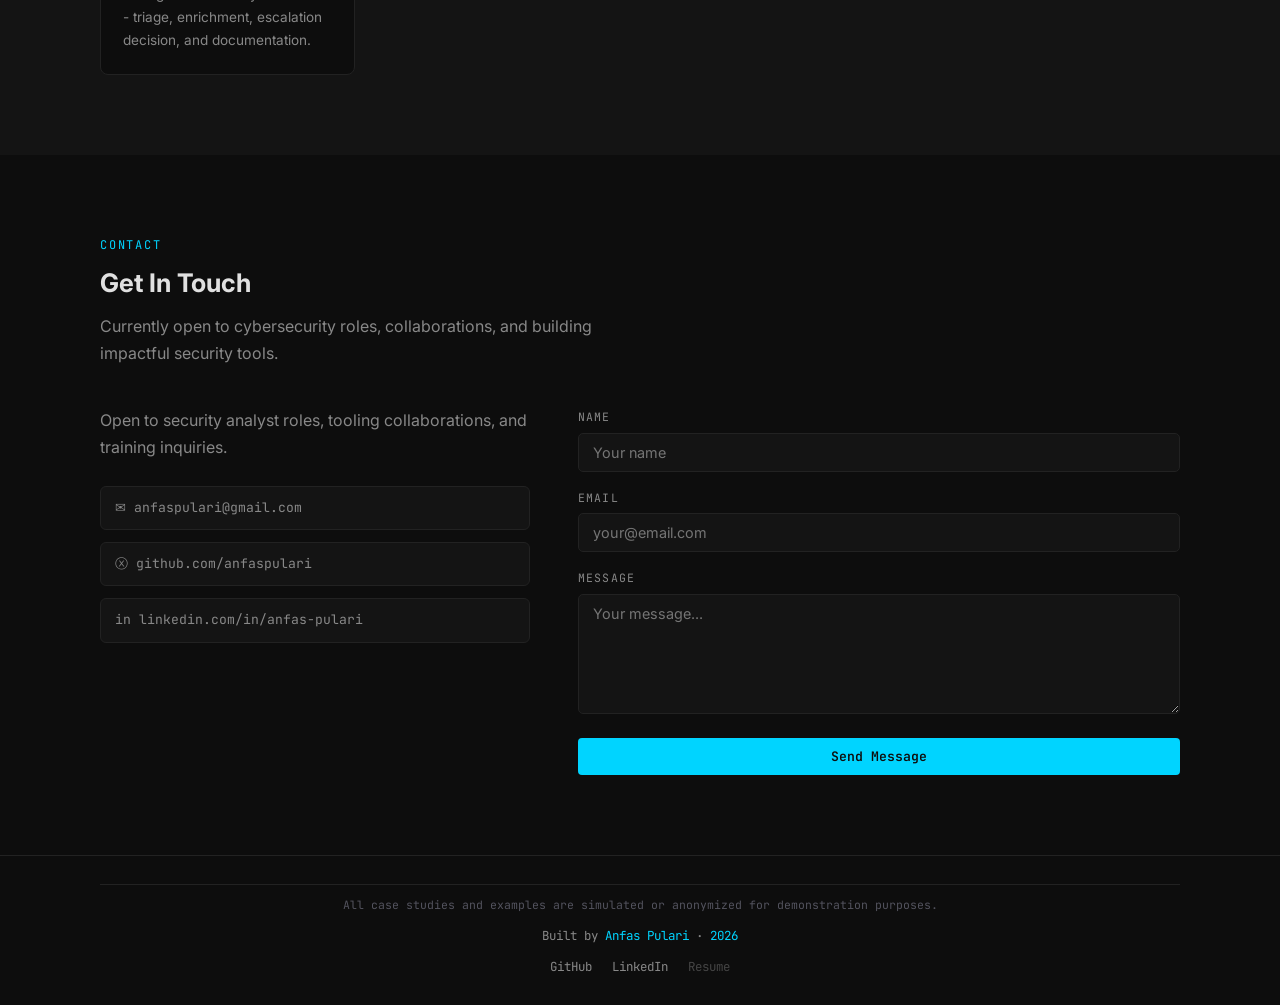
==== commit d0f9b233: "Pass 4: project cards — SVG icons, metrics pills, demo button Replaced emoji with 36px inline SVGs (" ====
--- a/index.html
+++ b/index.html
@@ -226,34 +226,58 @@
       <div class="projects-grid" id="projects-grid">
 
         <div class="project-card">
-          <div class="project-emoji">🎣</div>
-          <p class="project-title">PhishScan - Phishing Detection CLI</p>
-          <p class="project-origin">Built after spending hours manually parsing phishing emails in SOC workflows - this automates the repetitive parts.</p>
-          <p class="project-desc">A Python CLI tool that analyzes email headers, URLs, and domain patterns to score phishing likelihood. Extracts IOCs and generates incident-ready reports.</p>
+          <div class="project-icon">
+            <svg viewBox="0 0 24 24" fill="none" stroke="currentColor" stroke-width="1.5" stroke-linecap="round" stroke-linejoin="round" aria-hidden="true"><path d="M4 4h16c1.1 0 2 .9 2 2v12c0 1.1-.9 2-2 2H4c-1.1 0-2-.9-2-2V6c0-1.1.9-2 2-2z"/><polyline points="22,6 12,13 2,6"/></svg>
+          </div>
+          <p class="project-title">PhishScan — Phishing Detection CLI</p>
+          <p class="project-origin">Built after spending hours manually parsing phishing emails in SOC workflows. Automates the parts that don't need human attention.</p>
+          <p class="project-desc">Python CLI that parses .eml files, applies 8 detection rules (SPF/DKIM/Reply-To mismatch, URL patterns, urgency triggers), extracts IOCs, and outputs a scored incident report.</p>
           <div class="project-tags">
             <span class="project-tag">Python</span>
-            <span class="project-tag">Email Parsing</span>
-            <span class="project-tag">VirusTotal API</span>
+            <span class="project-tag">Email Analysis</span>
             <span class="project-tag">IOC Extraction</span>
-          </div>
-        </div>
-
-        <div class="project-card project-card--featured">
-          <div class="project-emoji">📊</div>
-          <p class="project-title">ThreatBoard - IOC Dashboard <span class="project-badge">Actively Building</span></p>
+            <span class="project-tag">Rules Engine</span>
+          </div>
+          <div class="project-metrics">
+            <span class="project-metric">8 detection rules</span>
+            <span class="project-metric">IOC extraction</span>
+            <span class="project-metric">SIEM JSON output</span>
+          </div>
+          <div class="project-links">
+            <a href="https://github.com/anfaspulari/phishscan-cli" target="_blank" rel="noopener" class="project-link">GitHub ↗</a>
+            <a href="https://anfaspulari.github.io/phishscan-demo" target="_blank" rel="noopener" class="project-link project-link--demo">Live Demo</a>
+          </div>
+        </div>
+
+        <div class="project-card">
+          <div class="project-icon">
+            <svg viewBox="0 0 24 24" fill="none" stroke="currentColor" stroke-width="1.5" stroke-linecap="round" stroke-linejoin="round" aria-hidden="true"><circle cx="18" cy="5" r="3"/><circle cx="6" cy="12" r="3"/><circle cx="18" cy="19" r="3"/><line x1="8.59" y1="13.51" x2="15.42" y2="17.49"/><line x1="15.41" y1="6.51" x2="8.59" y2="10.49"/></svg>
+          </div>
+          <p class="project-title">ThreatBoard — IOC Dashboard</p>
           <p class="project-origin">Born from the need to see attacker infrastructure as a connected graph, not a flat list of indicators.</p>
-          <p class="project-desc">A browser-based threat intelligence dashboard for visualizing IOC clusters, campaign timelines, and attacker infrastructure relationships. Built as a mock TI platform.</p>
+          <p class="project-desc">A browser-based threat intelligence dashboard for visualizing IOC clusters, campaign timelines, and attacker infrastructure relationships. Searchable IOC table, ATT&amp;CK-mapped campaigns, severity chart.</p>
           <div class="project-tags">
             <span class="project-tag">JavaScript</span>
             <span class="project-tag">Threat Intel</span>
             <span class="project-tag">IOC Analysis</span>
             <span class="project-tag">ATT&amp;CK TTPs</span>
           </div>
+          <div class="project-metrics">
+            <span class="project-metric">ATT&amp;CK mapped</span>
+            <span class="project-metric">IOC clustering</span>
+            <span class="project-metric">Campaign timelines</span>
+          </div>
+          <div class="project-links">
+            <a href="https://github.com/anfaspulari/threatboard" target="_blank" rel="noopener" class="project-link">GitHub ↗</a>
+            <a href="https://anfaspulari.github.io/threatboard" target="_blank" rel="noopener" class="project-link project-link--demo">Live Demo</a>
+          </div>
         </div>
 
         <div class="project-card">
-          <div class="project-emoji">📋</div>
-          <p class="project-title">LogLens - SIEM Log Correlator</p>
+          <div class="project-icon">
+            <svg viewBox="0 0 24 24" fill="none" stroke="currentColor" stroke-width="1.5" stroke-linecap="round" stroke-linejoin="round" aria-hidden="true"><path d="M14 2H6a2 2 0 00-2 2v16a2 2 0 002 2h12a2 2 0 002-2V8z"/><polyline points="14 2 14 8 20 8"/><line x1="16" y1="13" x2="8" y2="13"/><line x1="16" y1="17" x2="8" y2="17"/><circle cx="10" cy="10" r="1.5"/><path d="M11.5 11.5l2 2"/></svg>
+          </div>
+          <p class="project-title">LogLens — SIEM Log Correlator</p>
           <p class="project-origin">Written to cut down the time spent eyeballing raw log exports when looking for lateral movement patterns.</p>
           <p class="project-desc">A Bash/Python pipeline for parsing and correlating SIEM log exports. Identifies anomalous login patterns, privilege escalations, and lateral movement indicators.</p>
           <div class="project-tags">
@@ -262,6 +286,15 @@
             <span class="project-tag">Log Parsing</span>
             <span class="project-tag">Anomaly Detection</span>
           </div>
+          <div class="project-metrics">
+            <span class="project-metric">10 signal rules</span>
+            <span class="project-metric">SSH correlation</span>
+            <span class="project-metric">100/100 scoring</span>
+          </div>
+          <div class="project-links">
+            <a href="https://github.com/anfaspulari" target="_blank" rel="noopener" class="project-link">GitHub ↗</a>
+            <a href="https://anfaspulari.github.io/loglens-demo" target="_blank" rel="noopener" class="project-link project-link--demo">Live Demo</a>
+          </div>
         </div>
 
       </div>
--- a/assets/css/styles.css
+++ b/assets/css/styles.css
@@ -423,7 +423,14 @@
   transform: translateY(-3px);
 }
 
-.project-emoji { font-size: 1.6rem; margin-bottom: 12px; }
+.project-icon {
+  width: 36px;
+  height: 36px;
+  color: var(--accent);
+  margin-bottom: 14px;
+}
+.project-icon svg { width: 100%; height: 100%; }
+.project-icon--emoji { font-size: 1.6rem; line-height: 36px; }
 
 .project-title { font-size: 1rem; font-weight: 600; margin-bottom: 6px; }
 
@@ -443,7 +450,19 @@
   line-height: 1.6;
 }
 
-.project-tags { display: flex; flex-wrap: wrap; gap: 6px; }
+.project-tags { display: flex; flex-wrap: wrap; gap: 6px; margin-bottom: 8px; }
+
+.project-metrics { display: flex; flex-wrap: wrap; gap: 6px; margin-bottom: 0; }
+
+.project-metric {
+  font-family: var(--mono);
+  font-size: 0.65rem;
+  padding: 3px 8px;
+  border-radius: 3px;
+  color: var(--accent-ok);
+  border: 1px solid rgba(74, 222, 128, 0.25);
+  background: rgba(74, 222, 128, 0.05);
+}
 
 .project-tag {
   font-family: var(--mono);
@@ -456,48 +475,38 @@
 }
 
 .project-links {
-  margin-top: 12px;
+  margin-top: 14px;
   display: flex;
   align-items: center;
-  gap: 6px;
+  gap: 10px;
 }
 
 .project-link {
   font-family: var(--mono);
   font-size: 0.72rem;
-  color: var(--cyan);
+  color: var(--accent);
   text-decoration: none;
   opacity: 0.75;
   transition: opacity 0.2s ease;
 }
 
-.project-link:hover { opacity: 1; }
+.project-link:hover { opacity: 1; text-decoration: none; }
 
 .project-link--demo {
-  color: var(--green);
-}
-
-.project-link-sep { color: var(--muted); font-size: 0.7rem; }
-
-.project-card--featured {
-  border-color: rgba(0, 212, 255, 0.3);
-  box-shadow: 0 0 0 1px rgba(0, 212, 255, 0.1), 0 4px 20px rgba(0, 212, 255, 0.06);
-}
-
-.project-badge {
-  display: inline-block;
-  font-family: var(--mono);
-  font-size: 0.62rem;
-  font-weight: 500;
-  padding: 2px 7px;
-  border-radius: 3px;
-  background: rgba(0, 212, 255, 0.12);
-  color: var(--cyan);
-  border: 1px solid rgba(0, 212, 255, 0.3);
-  vertical-align: middle;
-  margin-left: 6px;
-  letter-spacing: 0.03em;
-}
+  opacity: 1;
+  color: var(--accent-ok);
+  border: 1px solid rgba(74, 222, 128, 0.35);
+  background: rgba(74, 222, 128, 0.07);
+  padding: 4px 12px;
+  border-radius: 4px;
+  transition: background 0.2s, border-color 0.2s;
+}
+
+.project-link--demo:hover {
+  background: rgba(74, 222, 128, 0.14);
+  border-color: rgba(74, 222, 128, 0.55);
+}
+
 
 /* ── Training ── */
 #training { background: var(--bg2); }
--- a/assets/css/styles.css
+++ b/assets/css/styles.css
@@ -423,7 +423,14 @@
   transform: translateY(-3px);
 }
 
-.project-emoji { font-size: 1.6rem; margin-bottom: 12px; }
+.project-icon {
+  width: 36px;
+  height: 36px;
+  color: var(--accent);
+  margin-bottom: 14px;
+}
+.project-icon svg { width: 100%; height: 100%; }
+.project-icon--emoji { font-size: 1.6rem; line-height: 36px; }
 
 .project-title { font-size: 1rem; font-weight: 600; margin-bottom: 6px; }
 
@@ -443,7 +450,19 @@
   line-height: 1.6;
 }
 
-.project-tags { display: flex; flex-wrap: wrap; gap: 6px; }
+.project-tags { display: flex; flex-wrap: wrap; gap: 6px; margin-bottom: 8px; }
+
+.project-metrics { display: flex; flex-wrap: wrap; gap: 6px; margin-bottom: 0; }
+
+.project-metric {
+  font-family: var(--mono);
+  font-size: 0.65rem;
+  padding: 3px 8px;
+  border-radius: 3px;
+  color: var(--accent-ok);
+  border: 1px solid rgba(74, 222, 128, 0.25);
+  background: rgba(74, 222, 128, 0.05);
+}
 
 .project-tag {
   font-family: var(--mono);
@@ -456,48 +475,38 @@
 }
 
 .project-links {
-  margin-top: 12px;
+  margin-top: 14px;
   display: flex;
   align-items: center;
-  gap: 6px;
+  gap: 10px;
 }
 
 .project-link {
   font-family: var(--mono);
   font-size: 0.72rem;
-  color: var(--cyan);
+  color: var(--accent);
   text-decoration: none;
   opacity: 0.75;
   transition: opacity 0.2s ease;
 }
 
-.project-link:hover { opacity: 1; }
+.project-link:hover { opacity: 1; text-decoration: none; }
 
 .project-link--demo {
-  color: var(--green);
-}
-
-.project-link-sep { color: var(--muted); font-size: 0.7rem; }
-
-.project-card--featured {
-  border-color: rgba(0, 212, 255, 0.3);
-  box-shadow: 0 0 0 1px rgba(0, 212, 255, 0.1), 0 4px 20px rgba(0, 212, 255, 0.06);
-}
-
-.project-badge {
-  display: inline-block;
-  font-family: var(--mono);
-  font-size: 0.62rem;
-  font-weight: 500;
-  padding: 2px 7px;
-  border-radius: 3px;
-  background: rgba(0, 212, 255, 0.12);
-  color: var(--cyan);
-  border: 1px solid rgba(0, 212, 255, 0.3);
-  vertical-align: middle;
-  margin-left: 6px;
-  letter-spacing: 0.03em;
-}
+  opacity: 1;
+  color: var(--accent-ok);
+  border: 1px solid rgba(74, 222, 128, 0.35);
+  background: rgba(74, 222, 128, 0.07);
+  padding: 4px 12px;
+  border-radius: 4px;
+  transition: background 0.2s, border-color 0.2s;
+}
+
+.project-link--demo:hover {
+  background: rgba(74, 222, 128, 0.14);
+  border-color: rgba(74, 222, 128, 0.55);
+}
+
 
 /* ── Training ── */
 #training { background: var(--bg2); }
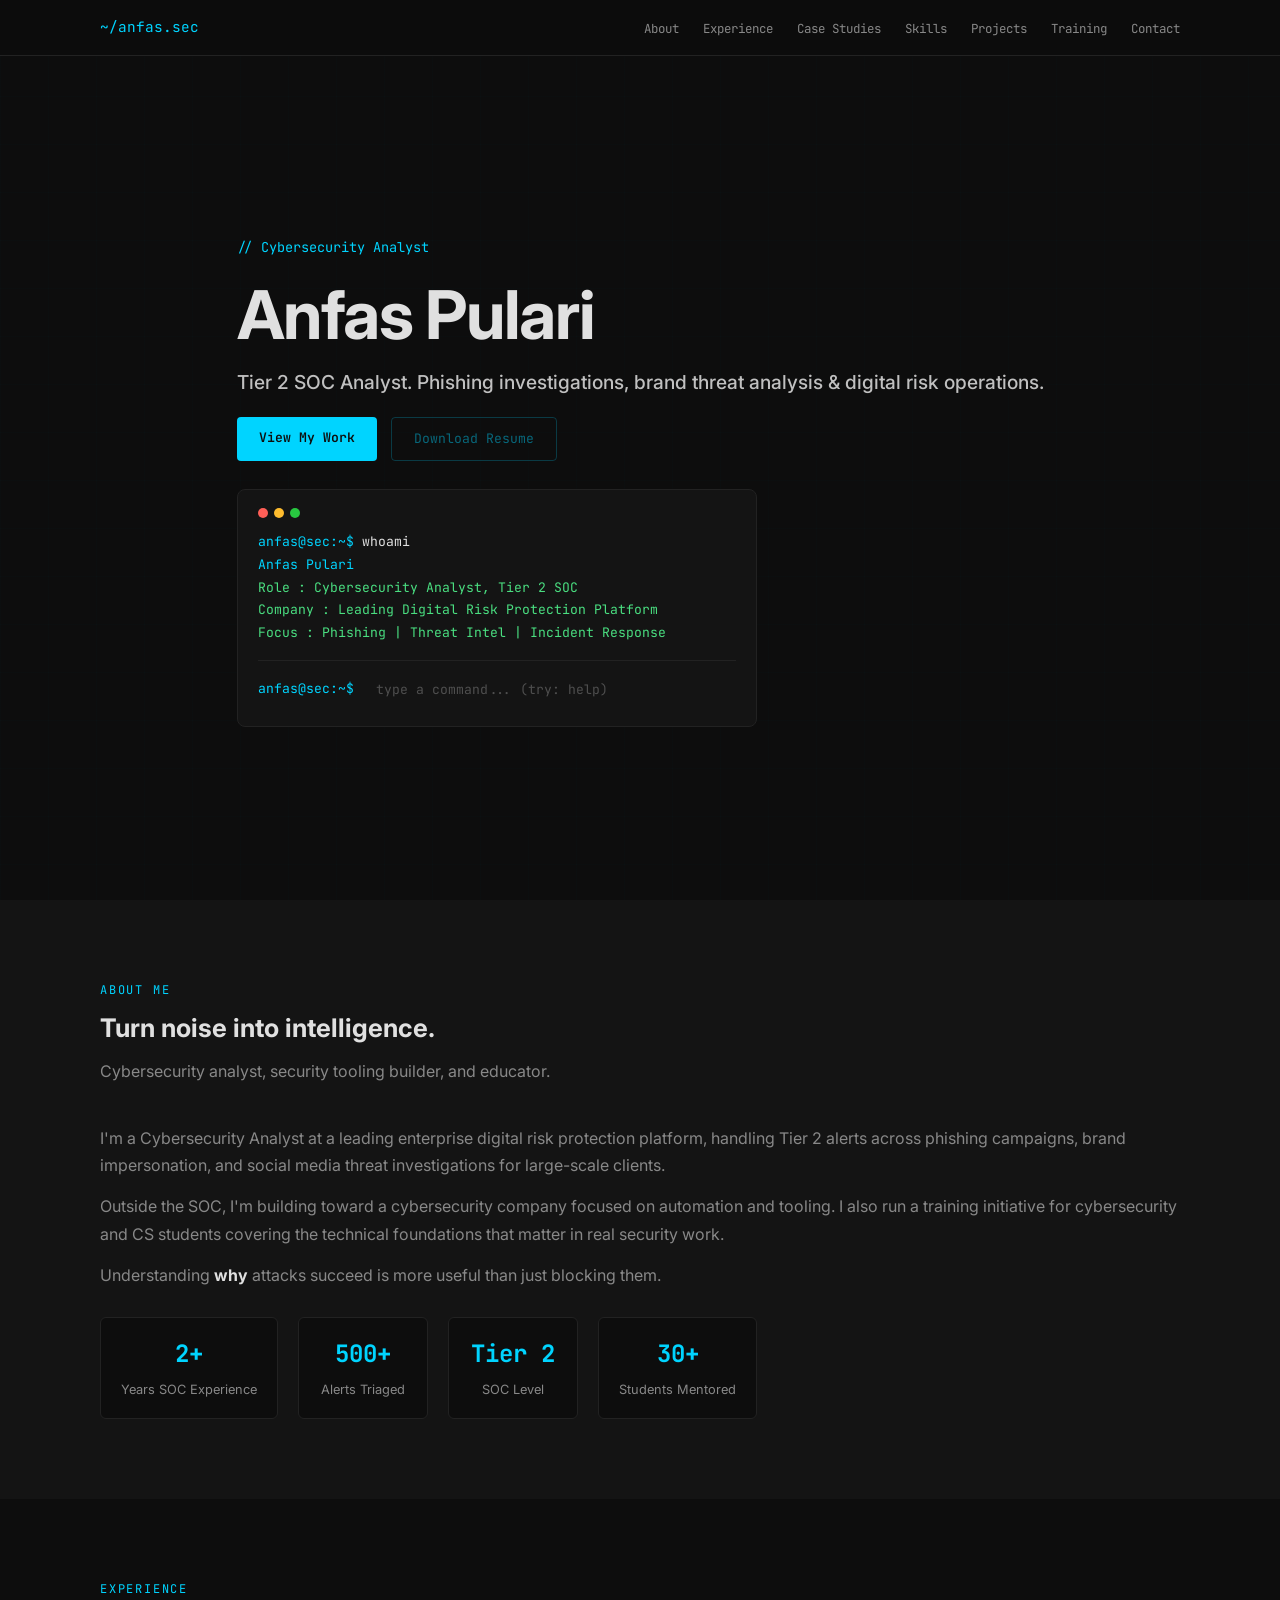
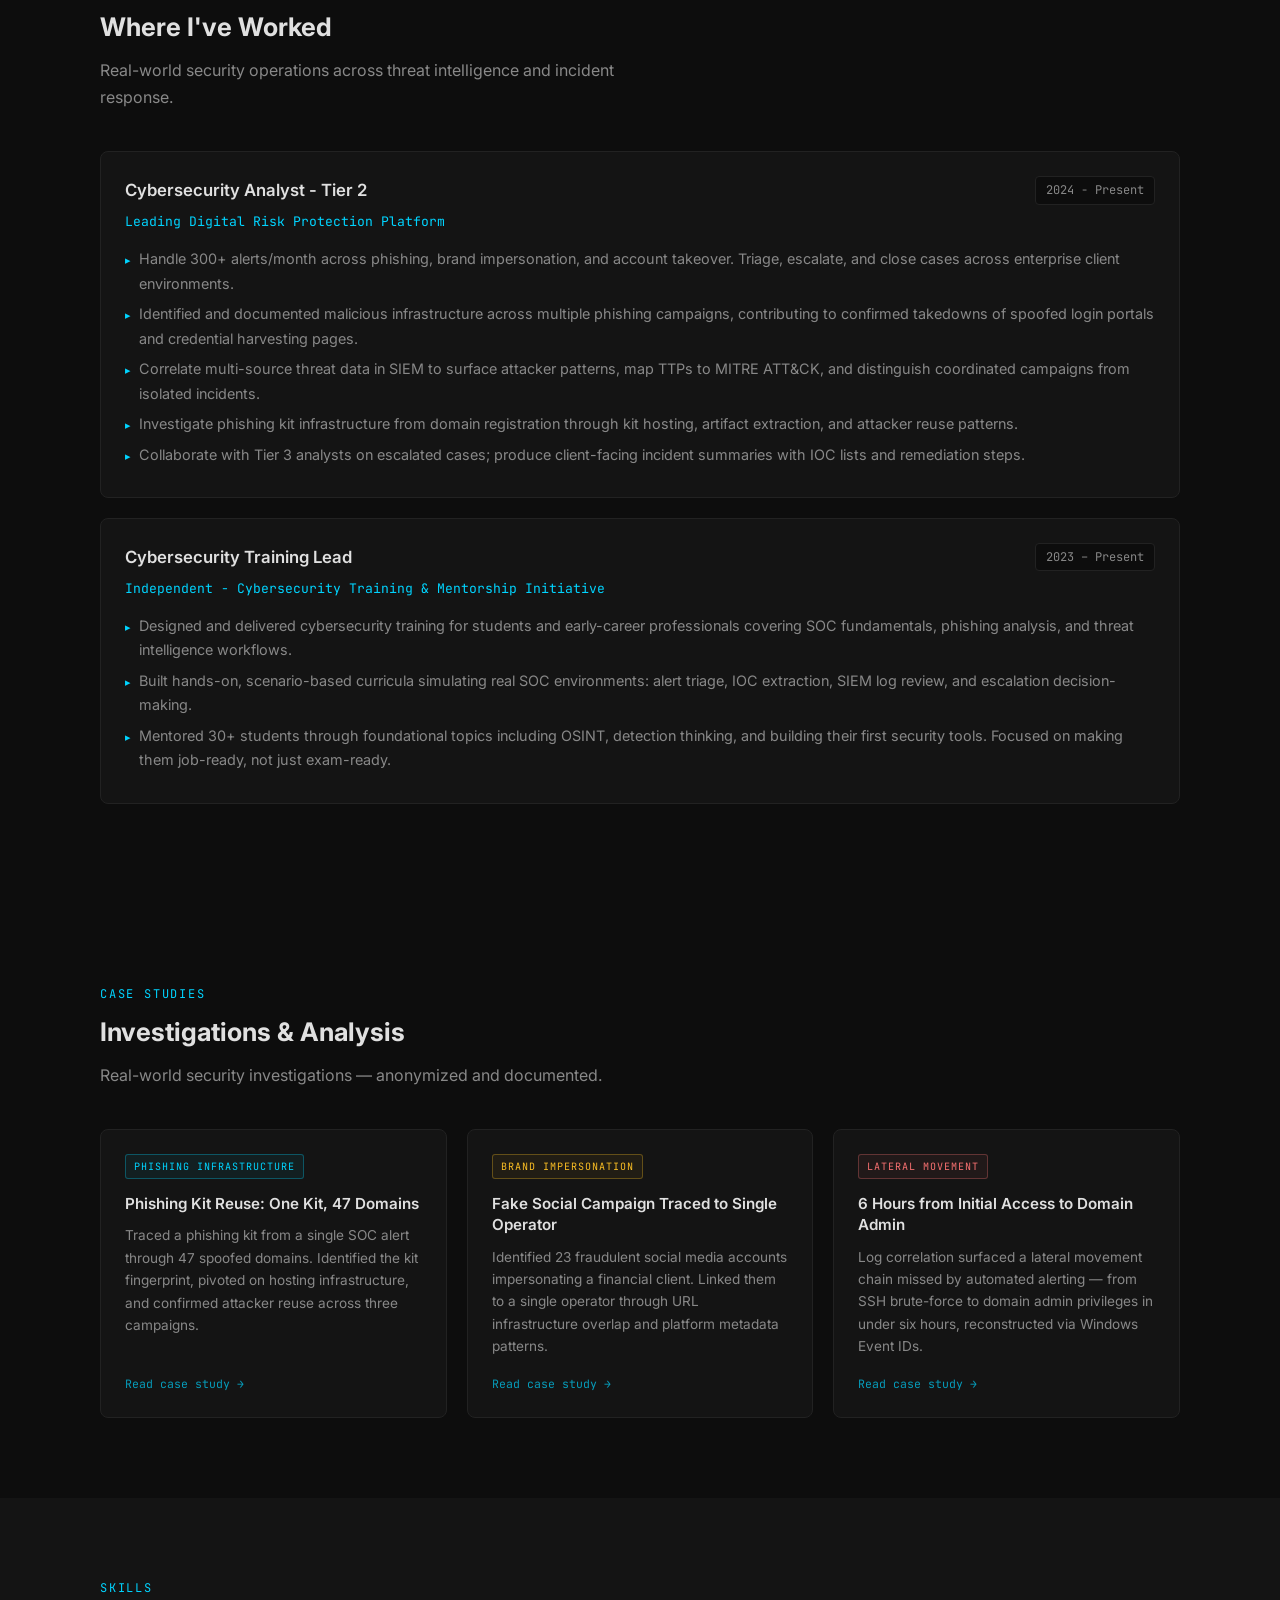
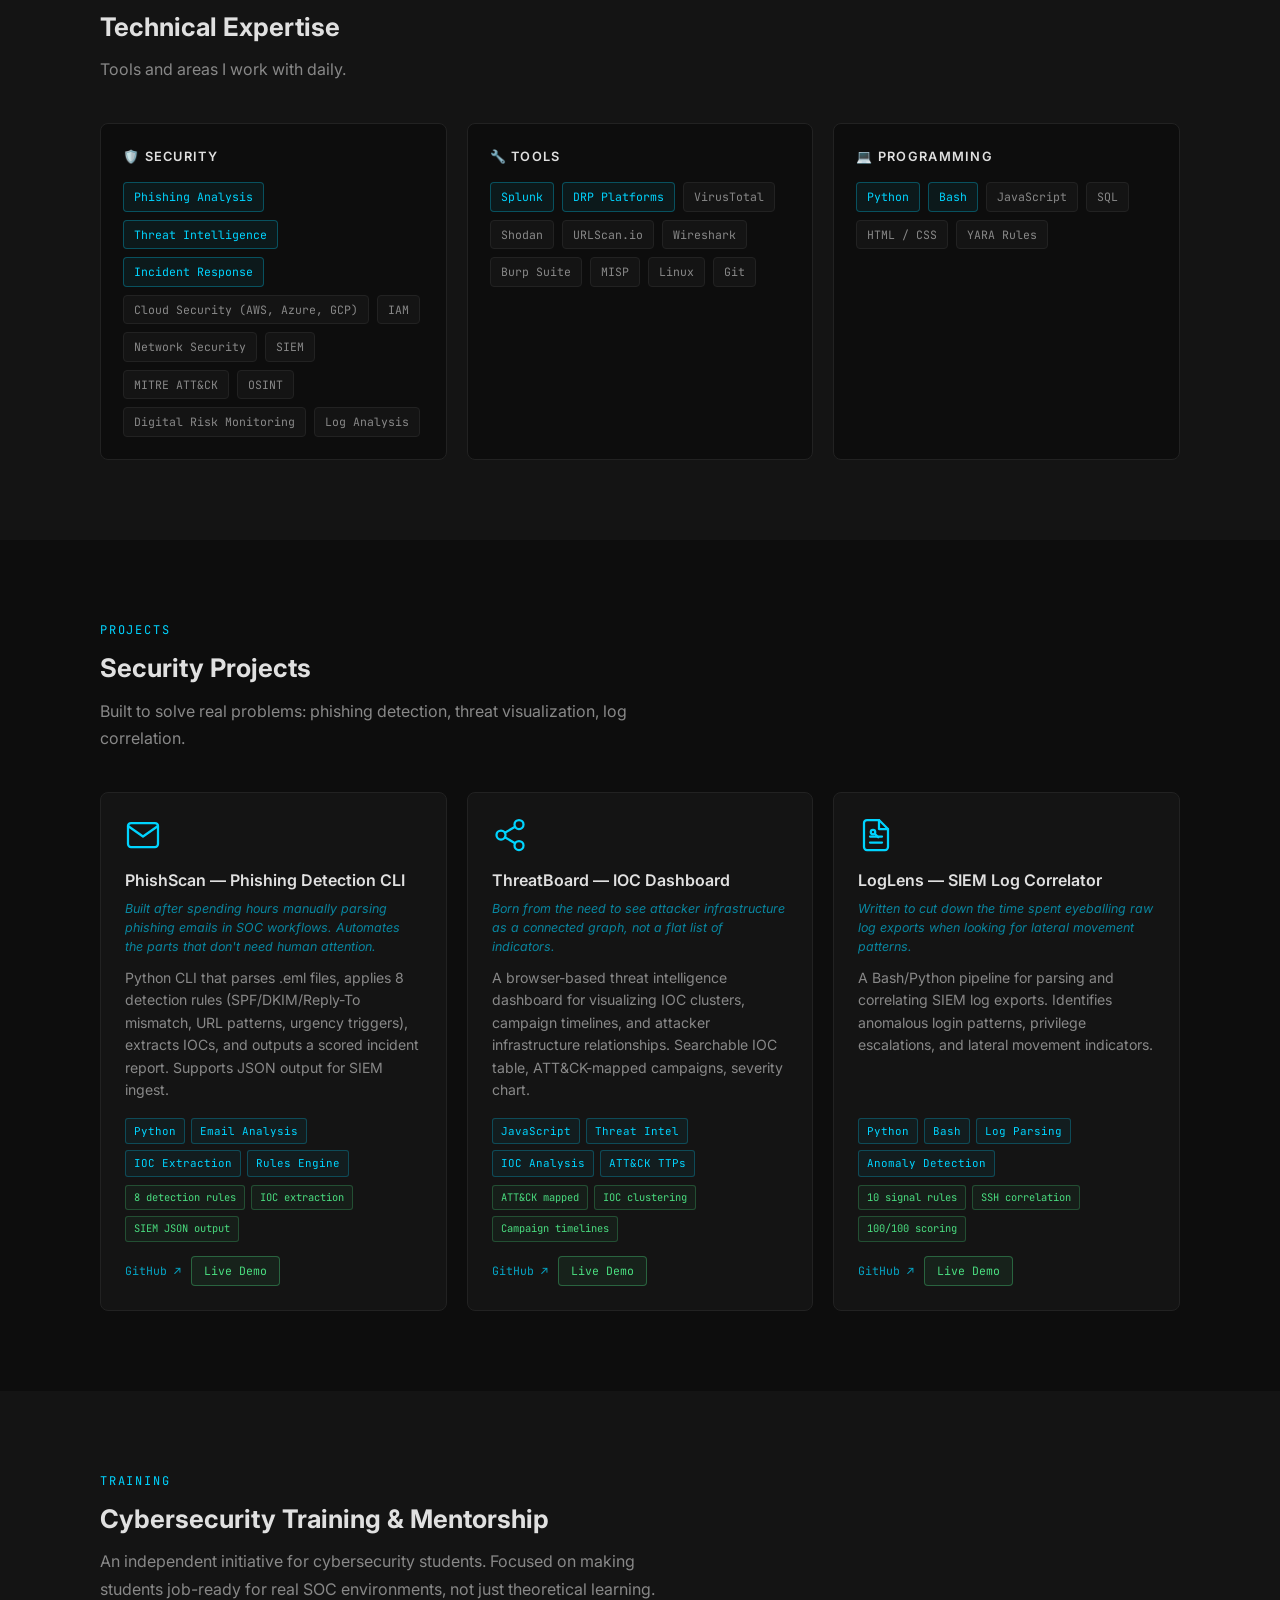
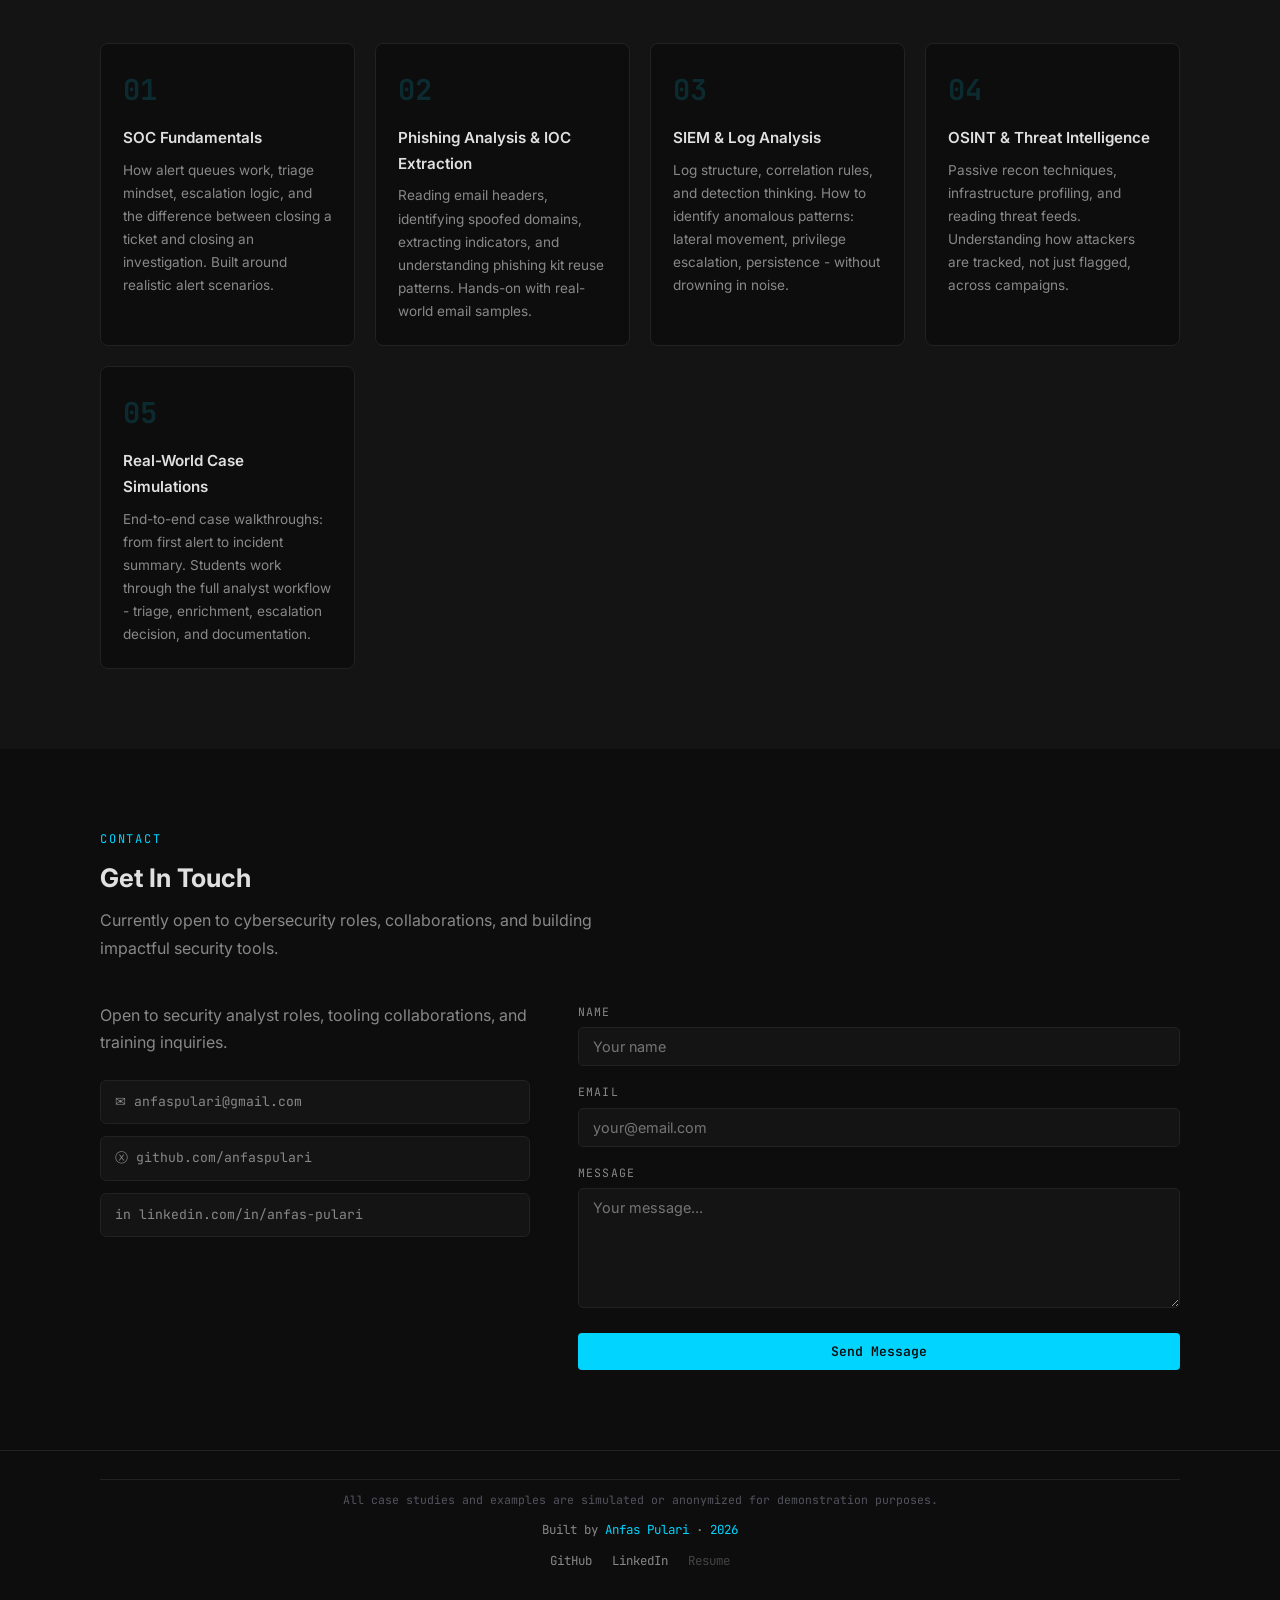
==== commit 148441b3: "Pass 5: case studies section — 3 pages with ToC, findings, ATT&CK Added #case-studies section to ind" ====
--- a/index.html
+++ b/index.html
@@ -33,6 +33,7 @@
       <ul class="nav-links" id="nav-links">
         <li><a href="#about">About</a></li>
         <li><a href="#experience">Experience</a></li>
+        <li><a href="#case-studies">Case Studies</a></li>
         <li><a href="#skills">Skills</a></li>
         <li><a href="#projects">Projects</a></li>
         <li><a href="#training">Training</a></li>
@@ -155,6 +156,40 @@
           <li>Built hands-on, scenario-based curricula simulating real SOC environments: alert triage, IOC extraction, SIEM log review, and escalation decision-making.</li>
           <li>Mentored 30+ students through foundational topics including OSINT, detection thinking, and building their first security tools. Focused on making them job-ready, not just exam-ready.</li>
         </ul>
+      </div>
+    </div>
+  </section>
+
+  <!-- ── CASE STUDIES ─────────────────────────────────────── -->
+  <section id="case-studies">
+    <div class="container">
+      <p class="section-label">Case Studies</p>
+      <h2 class="section-title">Investigations &amp; Analysis</h2>
+      <p class="section-desc">Real-world security investigations — anonymized and documented.</p>
+
+      <div class="cs-grid">
+
+        <a href="case-studies/phishing-kit-reuse.html" class="cs-card">
+          <span class="cs-pill cs-pill--phishing">Phishing Infrastructure</span>
+          <h3 class="cs-title">Phishing Kit Reuse: One Kit, 47 Domains</h3>
+          <p class="cs-desc">Traced a phishing kit from a single SOC alert through 47 spoofed domains. Identified the kit fingerprint, pivoted on hosting infrastructure, and confirmed attacker reuse across three campaigns.</p>
+          <span class="cs-read">Read case study →</span>
+        </a>
+
+        <a href="case-studies/brand-impersonation-social.html" class="cs-card">
+          <span class="cs-pill cs-pill--brand">Brand Impersonation</span>
+          <h3 class="cs-title">Fake Social Campaign Traced to Single Operator</h3>
+          <p class="cs-desc">Identified 23 fraudulent social media accounts impersonating a financial client. Linked them to a single operator through URL infrastructure overlap and platform metadata patterns.</p>
+          <span class="cs-read">Read case study →</span>
+        </a>
+
+        <a href="case-studies/lateral-movement-log-correlation.html" class="cs-card">
+          <span class="cs-pill cs-pill--lateral">Lateral Movement</span>
+          <h3 class="cs-title">6 Hours from Initial Access to Domain Admin</h3>
+          <p class="cs-desc">Log correlation surfaced a lateral movement chain missed by automated alerting — from SSH brute-force to domain admin privileges in under six hours, reconstructed via Windows Event IDs.</p>
+          <span class="cs-read">Read case study →</span>
+        </a>
+
       </div>
     </div>
   </section>
--- a/assets/css/styles.css
+++ b/assets/css/styles.css
@@ -400,6 +400,74 @@
   background: rgba(0, 212, 255, 0.06);
 }
 
+/* ── Case Studies ── */
+.cs-grid {
+  display: grid;
+  grid-template-columns: repeat(auto-fit, minmax(280px, 1fr));
+  gap: 20px;
+}
+
+.cs-card {
+  display: flex;
+  flex-direction: column;
+  background: var(--bg2);
+  border: 1px solid var(--border);
+  border-radius: 8px;
+  padding: 24px;
+  color: var(--text);
+  text-decoration: none;
+  transition: border-color 0.2s, transform 0.2s, box-shadow 0.2s;
+}
+
+.cs-card:hover {
+  border-color: rgba(0, 212, 255, 0.35);
+  box-shadow: 0 4px 24px rgba(0, 212, 255, 0.07);
+  transform: translateY(-3px);
+  text-decoration: none;
+}
+
+.cs-pill {
+  font-family: var(--mono);
+  font-size: 0.63rem;
+  text-transform: uppercase;
+  letter-spacing: 0.1em;
+  padding: 3px 8px;
+  border-radius: 3px;
+  margin-bottom: 14px;
+  display: inline-block;
+  width: fit-content;
+}
+
+.cs-pill--phishing { color: var(--accent);      border: 1px solid rgba(0, 212, 255, 0.3);   background: rgba(0, 212, 255, 0.06); }
+.cs-pill--brand    { color: var(--accent-warn);  border: 1px solid rgba(251,191,36,0.3);     background: rgba(251,191,36,0.06); }
+.cs-pill--lateral  { color: var(--red);          border: 1px solid rgba(248,113,113,0.3);    background: rgba(248,113,113,0.06); }
+
+.cs-title {
+  font-size: 0.95rem;
+  font-weight: 600;
+  line-height: 1.4;
+  margin-bottom: 10px;
+  color: var(--text);
+}
+
+.cs-desc {
+  font-size: 0.85rem;
+  color: var(--muted);
+  line-height: 1.65;
+  flex: 1;
+  margin-bottom: 16px;
+}
+
+.cs-read {
+  font-family: var(--mono);
+  font-size: 0.72rem;
+  color: var(--accent);
+  opacity: 0.7;
+  transition: opacity 0.15s;
+}
+
+.cs-card:hover .cs-read { opacity: 1; }
+
 /* ── Projects ── */
 .projects-grid {
   display: grid;
@@ -761,6 +829,7 @@
   /* Kill hover lifts */
   .btn:hover,
   .project-card:hover,
+  .cs-card:hover,
   .skill-group:hover,
   .training-card:hover,
   .exp-item:hover,
--- a/assets/css/styles.css
+++ b/assets/css/styles.css
@@ -400,6 +400,74 @@
   background: rgba(0, 212, 255, 0.06);
 }
 
+/* ── Case Studies ── */
+.cs-grid {
+  display: grid;
+  grid-template-columns: repeat(auto-fit, minmax(280px, 1fr));
+  gap: 20px;
+}
+
+.cs-card {
+  display: flex;
+  flex-direction: column;
+  background: var(--bg2);
+  border: 1px solid var(--border);
+  border-radius: 8px;
+  padding: 24px;
+  color: var(--text);
+  text-decoration: none;
+  transition: border-color 0.2s, transform 0.2s, box-shadow 0.2s;
+}
+
+.cs-card:hover {
+  border-color: rgba(0, 212, 255, 0.35);
+  box-shadow: 0 4px 24px rgba(0, 212, 255, 0.07);
+  transform: translateY(-3px);
+  text-decoration: none;
+}
+
+.cs-pill {
+  font-family: var(--mono);
+  font-size: 0.63rem;
+  text-transform: uppercase;
+  letter-spacing: 0.1em;
+  padding: 3px 8px;
+  border-radius: 3px;
+  margin-bottom: 14px;
+  display: inline-block;
+  width: fit-content;
+}
+
+.cs-pill--phishing { color: var(--accent);      border: 1px solid rgba(0, 212, 255, 0.3);   background: rgba(0, 212, 255, 0.06); }
+.cs-pill--brand    { color: var(--accent-warn);  border: 1px solid rgba(251,191,36,0.3);     background: rgba(251,191,36,0.06); }
+.cs-pill--lateral  { color: var(--red);          border: 1px solid rgba(248,113,113,0.3);    background: rgba(248,113,113,0.06); }
+
+.cs-title {
+  font-size: 0.95rem;
+  font-weight: 600;
+  line-height: 1.4;
+  margin-bottom: 10px;
+  color: var(--text);
+}
+
+.cs-desc {
+  font-size: 0.85rem;
+  color: var(--muted);
+  line-height: 1.65;
+  flex: 1;
+  margin-bottom: 16px;
+}
+
+.cs-read {
+  font-family: var(--mono);
+  font-size: 0.72rem;
+  color: var(--accent);
+  opacity: 0.7;
+  transition: opacity 0.15s;
+}
+
+.cs-card:hover .cs-read { opacity: 1; }
+
 /* ── Projects ── */
 .projects-grid {
   display: grid;
@@ -761,6 +829,7 @@
   /* Kill hover lifts */
   .btn:hover,
   .project-card:hover,
+  .cs-card:hover,
   .skill-group:hover,
   .training-card:hover,
   .exp-item:hover,
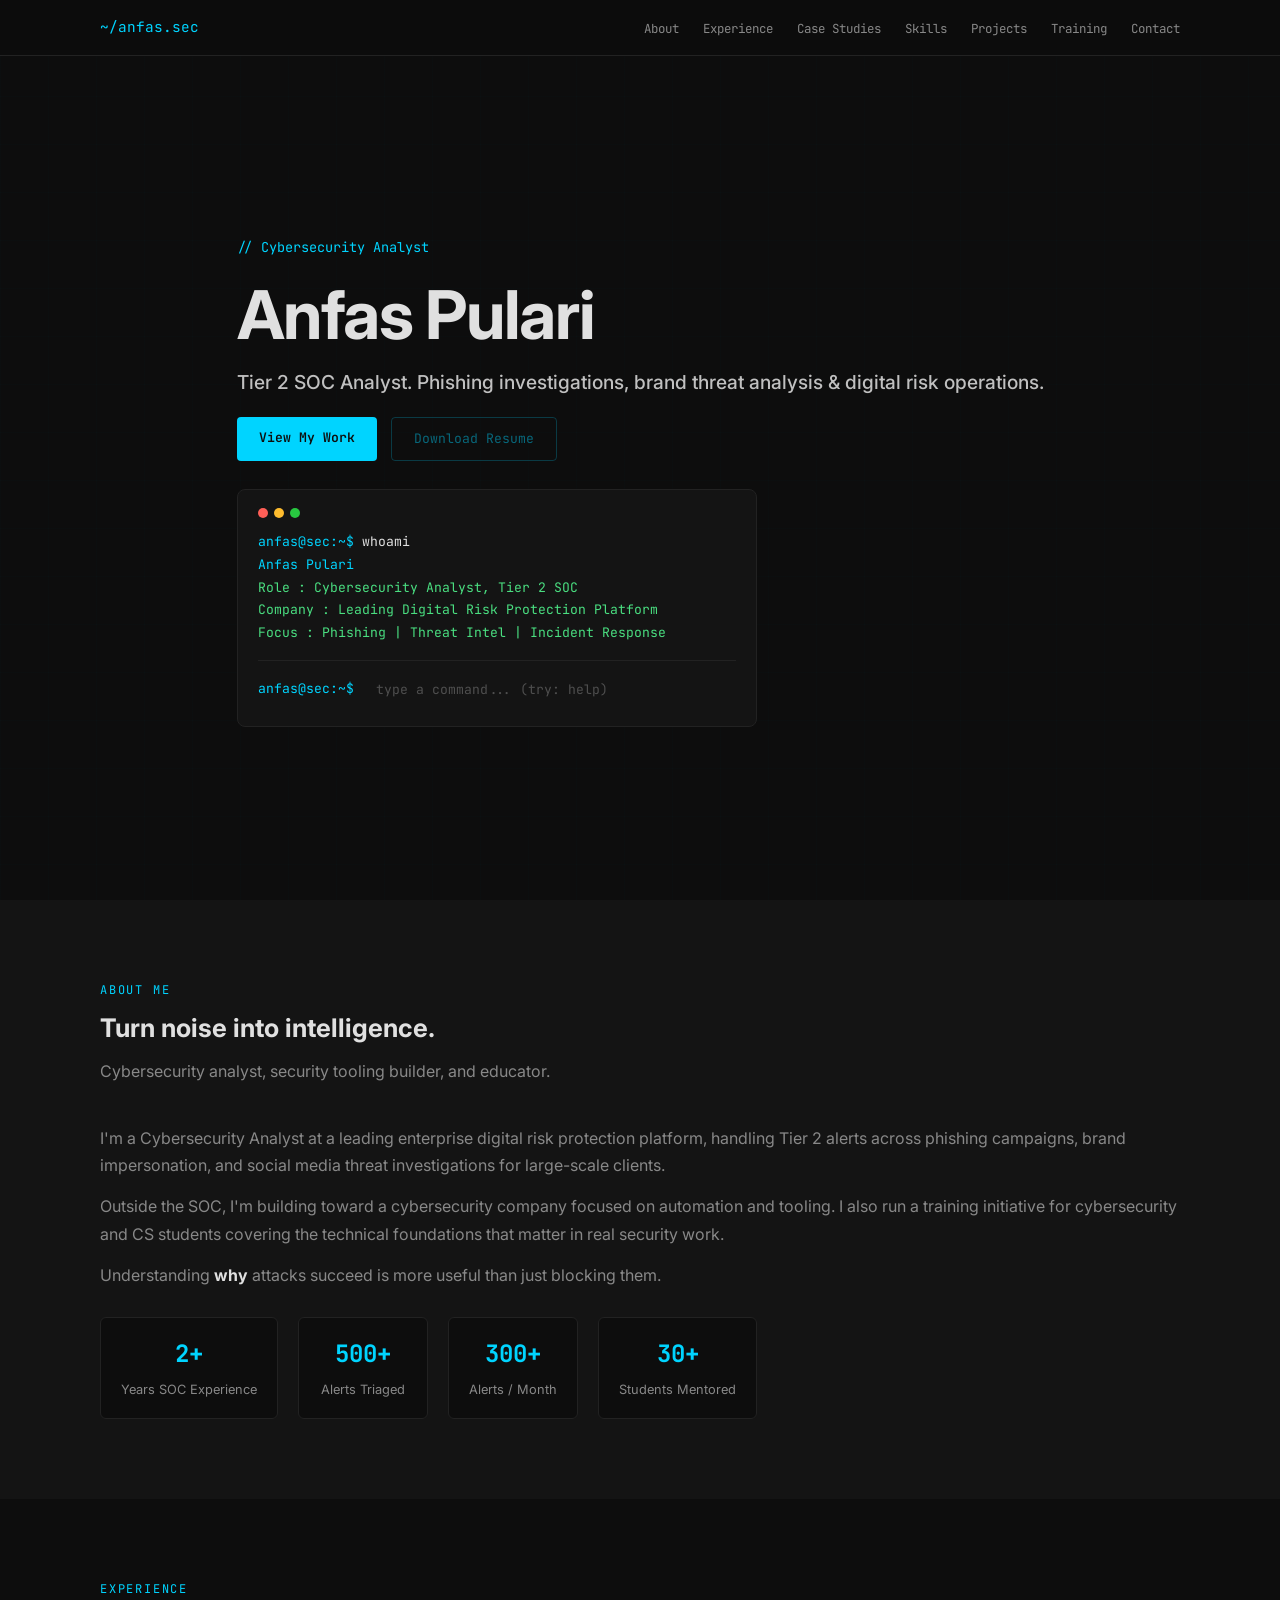
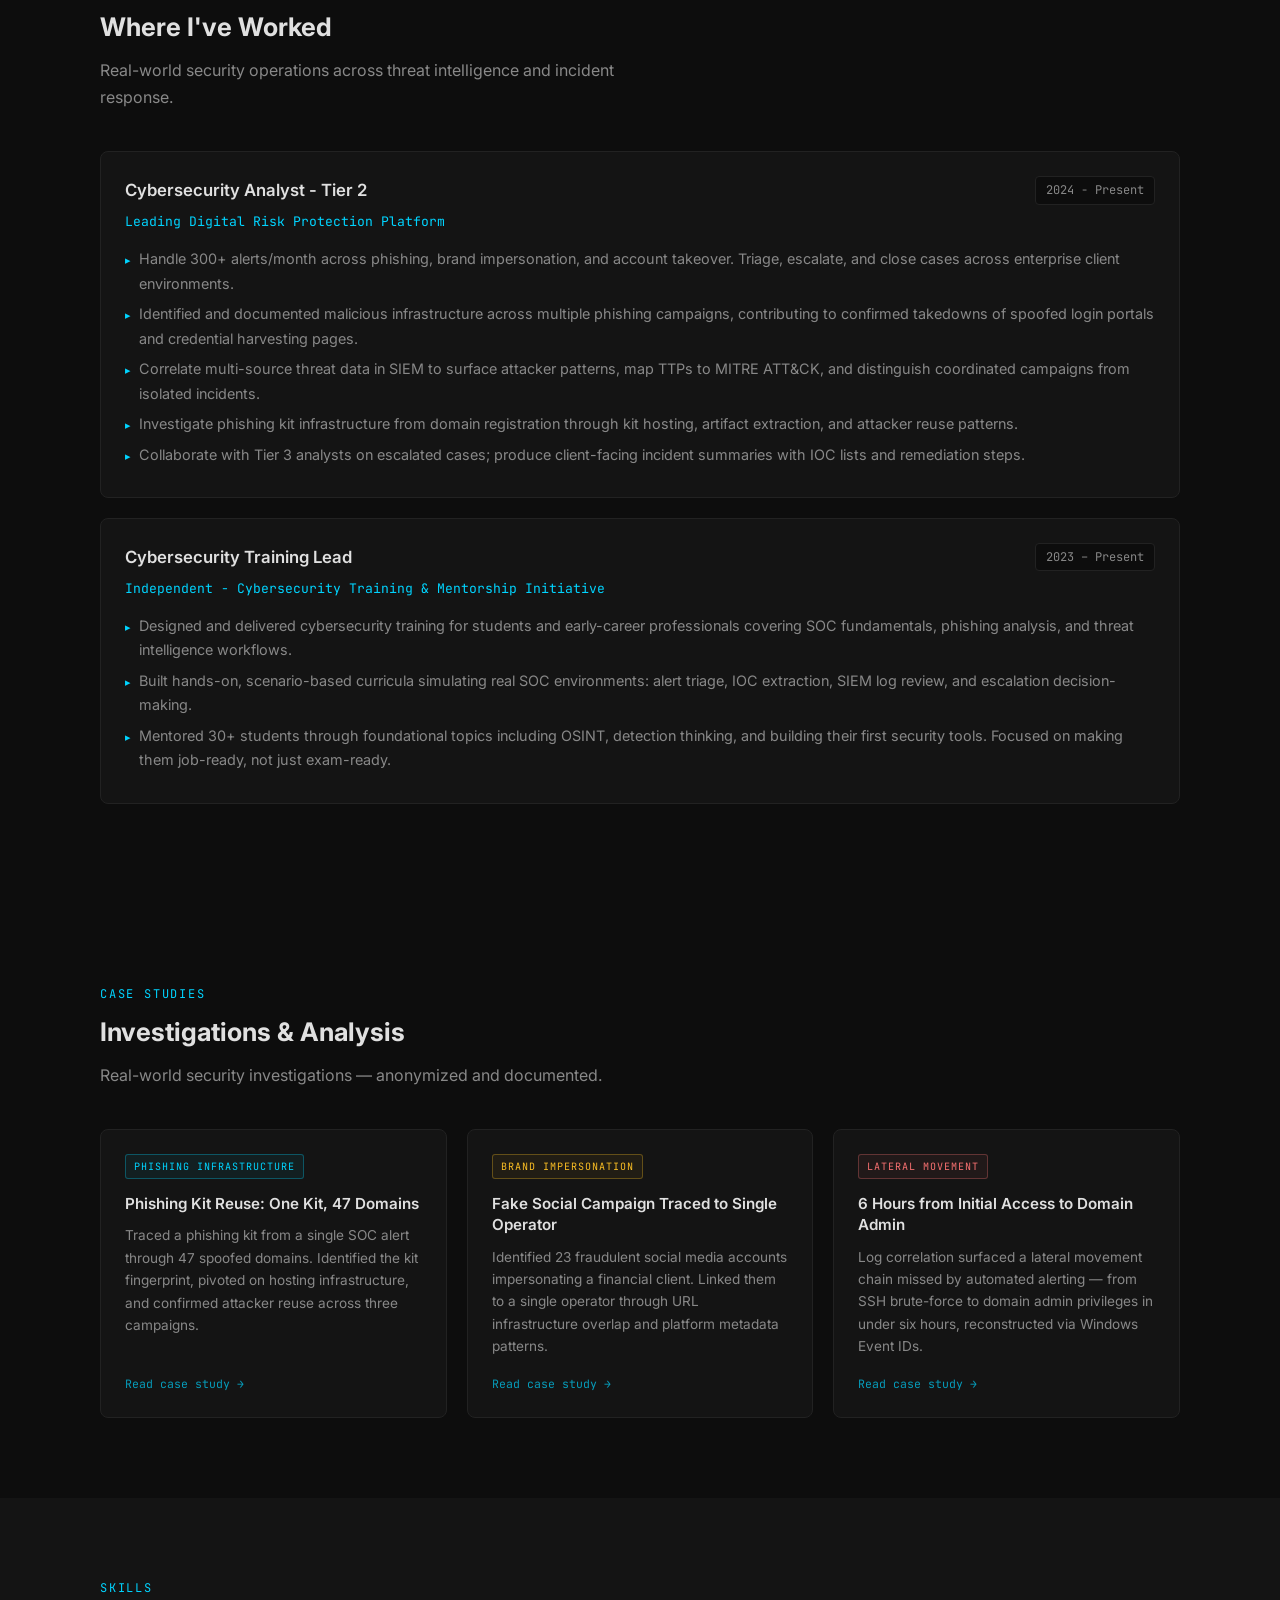
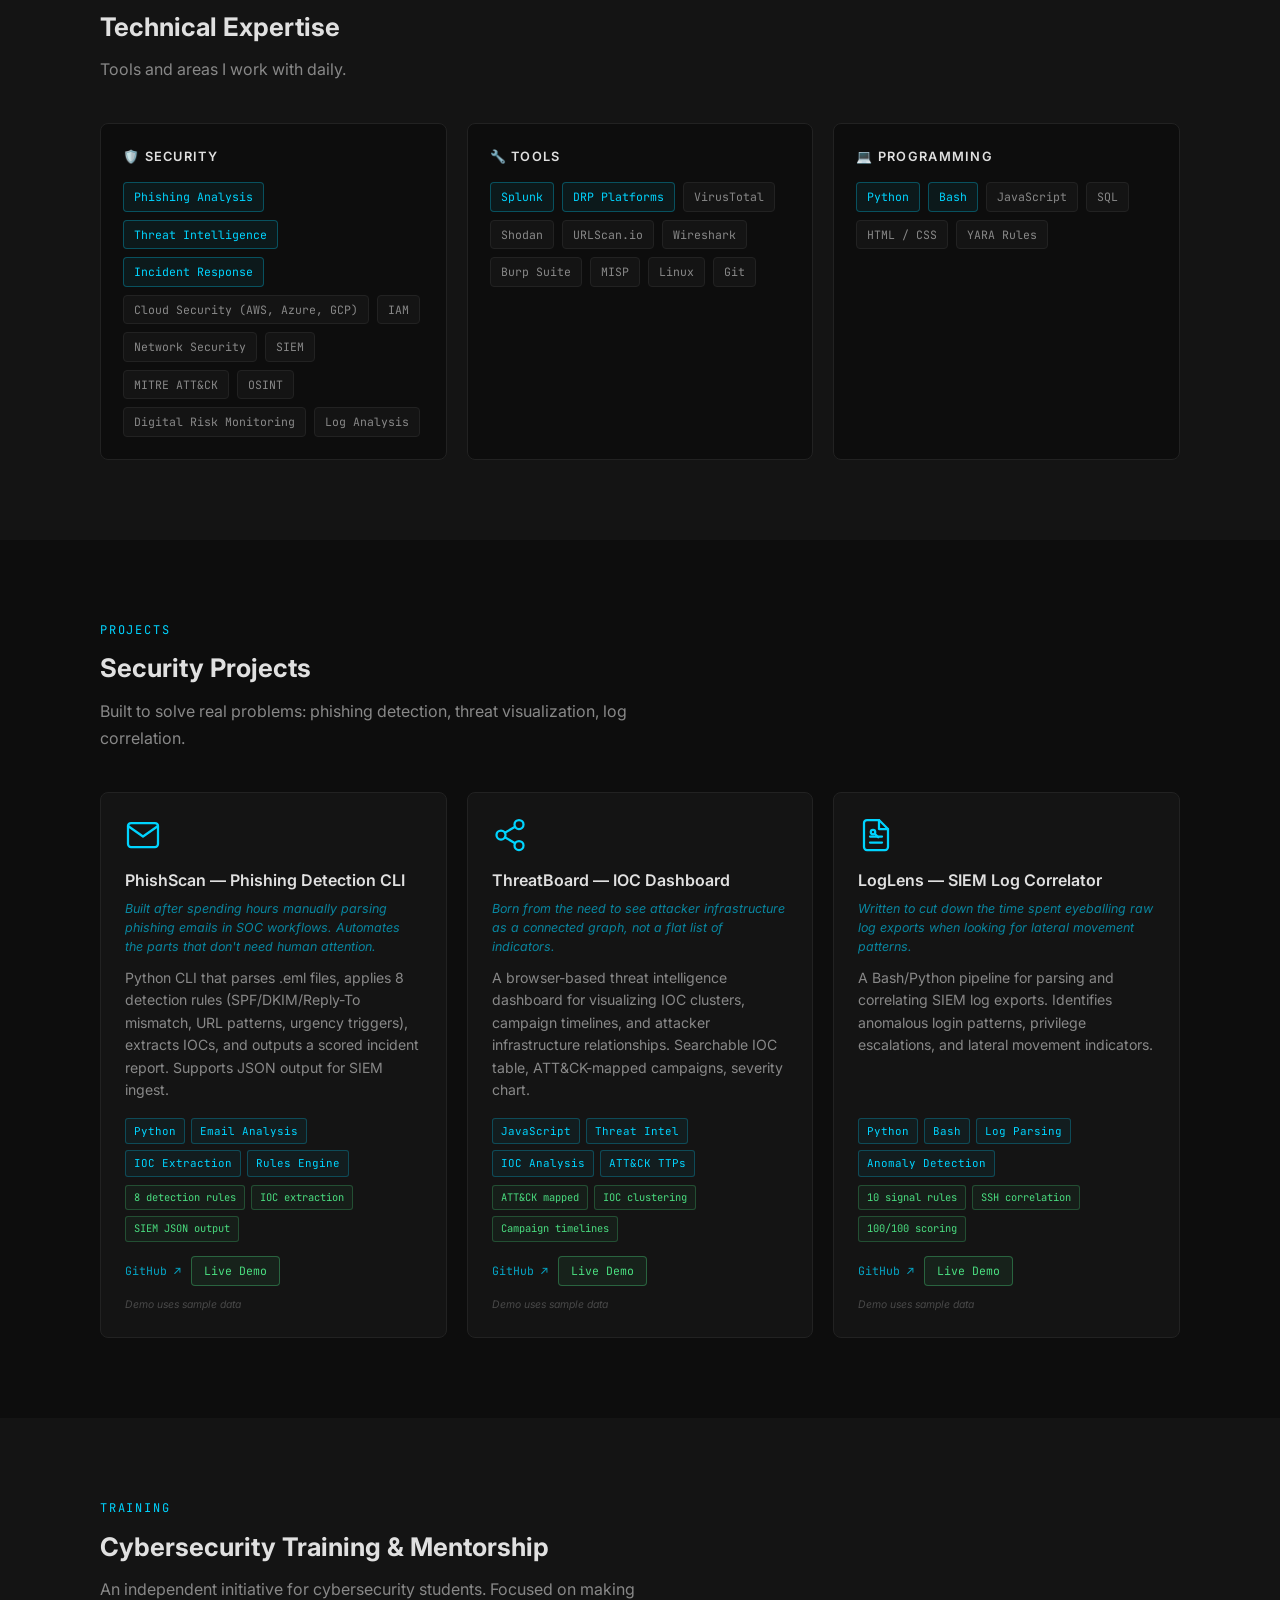
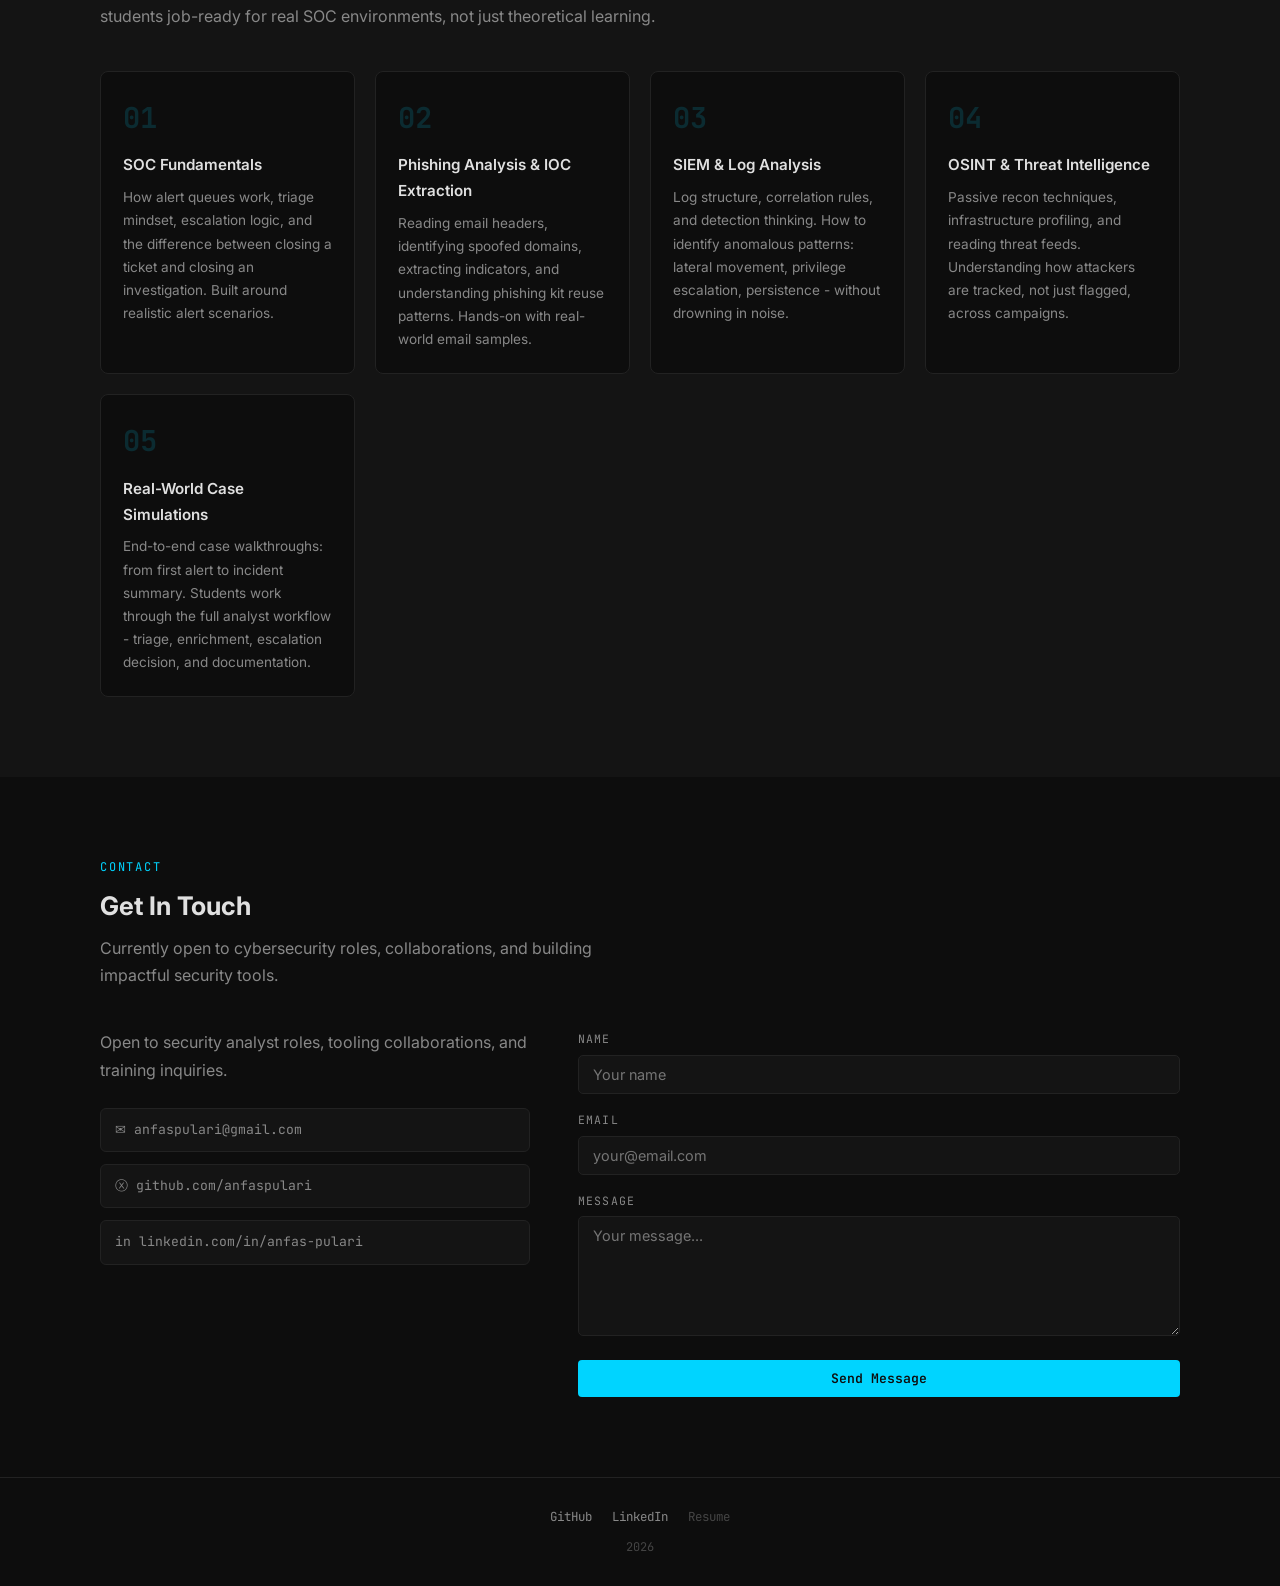
==== commit 91e025c9: "Pass 6: accessibility — skip link, focus rings, stats fix, footer cleanup Added skip-to-content link" ====
--- a/index.html
+++ b/index.html
@@ -25,6 +25,8 @@
   <link rel="stylesheet" href="assets/css/styles.css" />
 </head>
 <body>
+
+  <a class="skip-link" href="#main">Skip to main content</a>
 
   <!-- ── NAVBAR ─────────────────────────────────────────── -->
   <nav>
@@ -47,6 +49,8 @@
     </div>
   </nav>
 
+  <main id="main">
+
   <!-- ── HERO ───────────────────────────────────────────── -->
   <section id="hero">
     <div class="container">
@@ -112,8 +116,8 @@
           <span class="stat-label">Alerts Triaged</span>
         </div>
         <div class="stat-box">
-          <span class="stat-num">Tier 2</span>
-          <span class="stat-label">SOC Level</span>
+          <span class="stat-num">300+</span>
+          <span class="stat-label">Alerts / Month</span>
         </div>
         <div class="stat-box">
           <span class="stat-num">30+</span>
@@ -282,6 +286,7 @@
             <a href="https://github.com/anfaspulari/phishscan-cli" target="_blank" rel="noopener" class="project-link">GitHub ↗</a>
             <a href="https://anfaspulari.github.io/phishscan-demo" target="_blank" rel="noopener" class="project-link project-link--demo">Live Demo</a>
           </div>
+          <em class="project-note">Demo uses sample data</em>
         </div>
 
         <div class="project-card">
@@ -306,6 +311,7 @@
             <a href="https://github.com/anfaspulari/threatboard" target="_blank" rel="noopener" class="project-link">GitHub ↗</a>
             <a href="https://anfaspulari.github.io/threatboard" target="_blank" rel="noopener" class="project-link project-link--demo">Live Demo</a>
           </div>
+          <em class="project-note">Demo uses sample data</em>
         </div>
 
         <div class="project-card">
@@ -330,6 +336,7 @@
             <a href="https://github.com/anfaspulari" target="_blank" rel="noopener" class="project-link">GitHub ↗</a>
             <a href="https://anfaspulari.github.io/loglens-demo" target="_blank" rel="noopener" class="project-link project-link--demo">Live Demo</a>
           </div>
+          <em class="project-note">Demo uses sample data</em>
         </div>
 
       </div>
@@ -413,16 +420,17 @@
     </div>
   </section>
 
+  </main>
+
   <!-- ── FOOTER ─────────────────────────────────────────── -->
   <footer>
     <div class="container">
-      <p class="footer-disclaimer">All case studies and examples are simulated or anonymized for demonstration purposes.</p>
-      <p class="footer-copy">Built by <span>Anfas Pulari</span> &middot; <span id="year"></span></p>
       <div class="footer-links">
         <a href="https://github.com/anfaspulari" target="_blank" rel="noopener">GitHub</a>
         <a href="https://linkedin.com/in/anfas-pulari" target="_blank" rel="noopener">LinkedIn</a>
         <a href="resume.pdf" download>Resume</a>
       </div>
+      <p class="footer-copy"><span id="year"></span></p>
     </div>
   </footer>
 
--- a/assets/css/styles.css
+++ b/assets/css/styles.css
@@ -52,6 +52,35 @@
 a:hover { text-decoration: underline; }
 ul { list-style: none; }
 
+/* ── Skip link ── */
+.skip-link {
+  position: absolute;
+  top: -100%;
+  left: 0;
+  z-index: 9999;
+  background: var(--accent);
+  color: var(--bg);
+  font-family: var(--mono);
+  font-size: 0.82rem;
+  font-weight: 600;
+  padding: 8px 18px;
+  border-radius: 0 0 4px 0;
+  text-decoration: none;
+  transition: top 0.15s;
+}
+.skip-link:focus { top: 0; outline: none; }
+
+/* ── Focus rings ── */
+:focus-visible {
+  outline: 2px solid var(--accent);
+  outline-offset: 3px;
+  border-radius: 2px;
+}
+/* Elements that manage their own focus appearance */
+#terminal-input:focus-visible,
+.contact-form input:focus-visible,
+.contact-form textarea:focus-visible { outline: none; }
+
 /* ── Layout ── */
 .container {
   max-width: 1120px;
@@ -575,6 +604,14 @@
   border-color: rgba(74, 222, 128, 0.55);
 }
 
+.project-note {
+  display: block;
+  font-size: 0.65rem;
+  font-style: italic;
+  color: var(--muted);
+  opacity: 0.45;
+  margin-top: 10px;
+}
 
 /* ── Training ── */
 #training { background: var(--bg2); }
@@ -678,23 +715,12 @@
   text-align: center;
 }
 
-.footer-disclaimer {
-  font-family: var(--mono);
-  font-size: 0.72rem;
-  color: rgba(140, 140, 160, 0.55);
-  border-top: 1px solid var(--border);
-  padding-top: 10px;
-  width: 100%;
-  text-align: center;
-}
-
 .footer-copy {
   font-family: var(--mono);
-  font-size: 0.78rem;
-  color: var(--muted);
-}
-
-.footer-copy span { color: var(--cyan); }
+  font-size: 0.75rem;
+  color: var(--muted);
+  opacity: 0.45;
+}
 
 .footer-links { display: flex; gap: 20px; }
 
--- a/assets/css/styles.css
+++ b/assets/css/styles.css
@@ -52,6 +52,35 @@
 a:hover { text-decoration: underline; }
 ul { list-style: none; }
 
+/* ── Skip link ── */
+.skip-link {
+  position: absolute;
+  top: -100%;
+  left: 0;
+  z-index: 9999;
+  background: var(--accent);
+  color: var(--bg);
+  font-family: var(--mono);
+  font-size: 0.82rem;
+  font-weight: 600;
+  padding: 8px 18px;
+  border-radius: 0 0 4px 0;
+  text-decoration: none;
+  transition: top 0.15s;
+}
+.skip-link:focus { top: 0; outline: none; }
+
+/* ── Focus rings ── */
+:focus-visible {
+  outline: 2px solid var(--accent);
+  outline-offset: 3px;
+  border-radius: 2px;
+}
+/* Elements that manage their own focus appearance */
+#terminal-input:focus-visible,
+.contact-form input:focus-visible,
+.contact-form textarea:focus-visible { outline: none; }
+
 /* ── Layout ── */
 .container {
   max-width: 1120px;
@@ -575,6 +604,14 @@
   border-color: rgba(74, 222, 128, 0.55);
 }
 
+.project-note {
+  display: block;
+  font-size: 0.65rem;
+  font-style: italic;
+  color: var(--muted);
+  opacity: 0.45;
+  margin-top: 10px;
+}
 
 /* ── Training ── */
 #training { background: var(--bg2); }
@@ -678,23 +715,12 @@
   text-align: center;
 }
 
-.footer-disclaimer {
-  font-family: var(--mono);
-  font-size: 0.72rem;
-  color: rgba(140, 140, 160, 0.55);
-  border-top: 1px solid var(--border);
-  padding-top: 10px;
-  width: 100%;
-  text-align: center;
-}
-
 .footer-copy {
   font-family: var(--mono);
-  font-size: 0.78rem;
-  color: var(--muted);
-}
-
-.footer-copy span { color: var(--cyan); }
+  font-size: 0.75rem;
+  color: var(--muted);
+  opacity: 0.45;
+}
 
 .footer-links { display: flex; gap: 20px; }
 
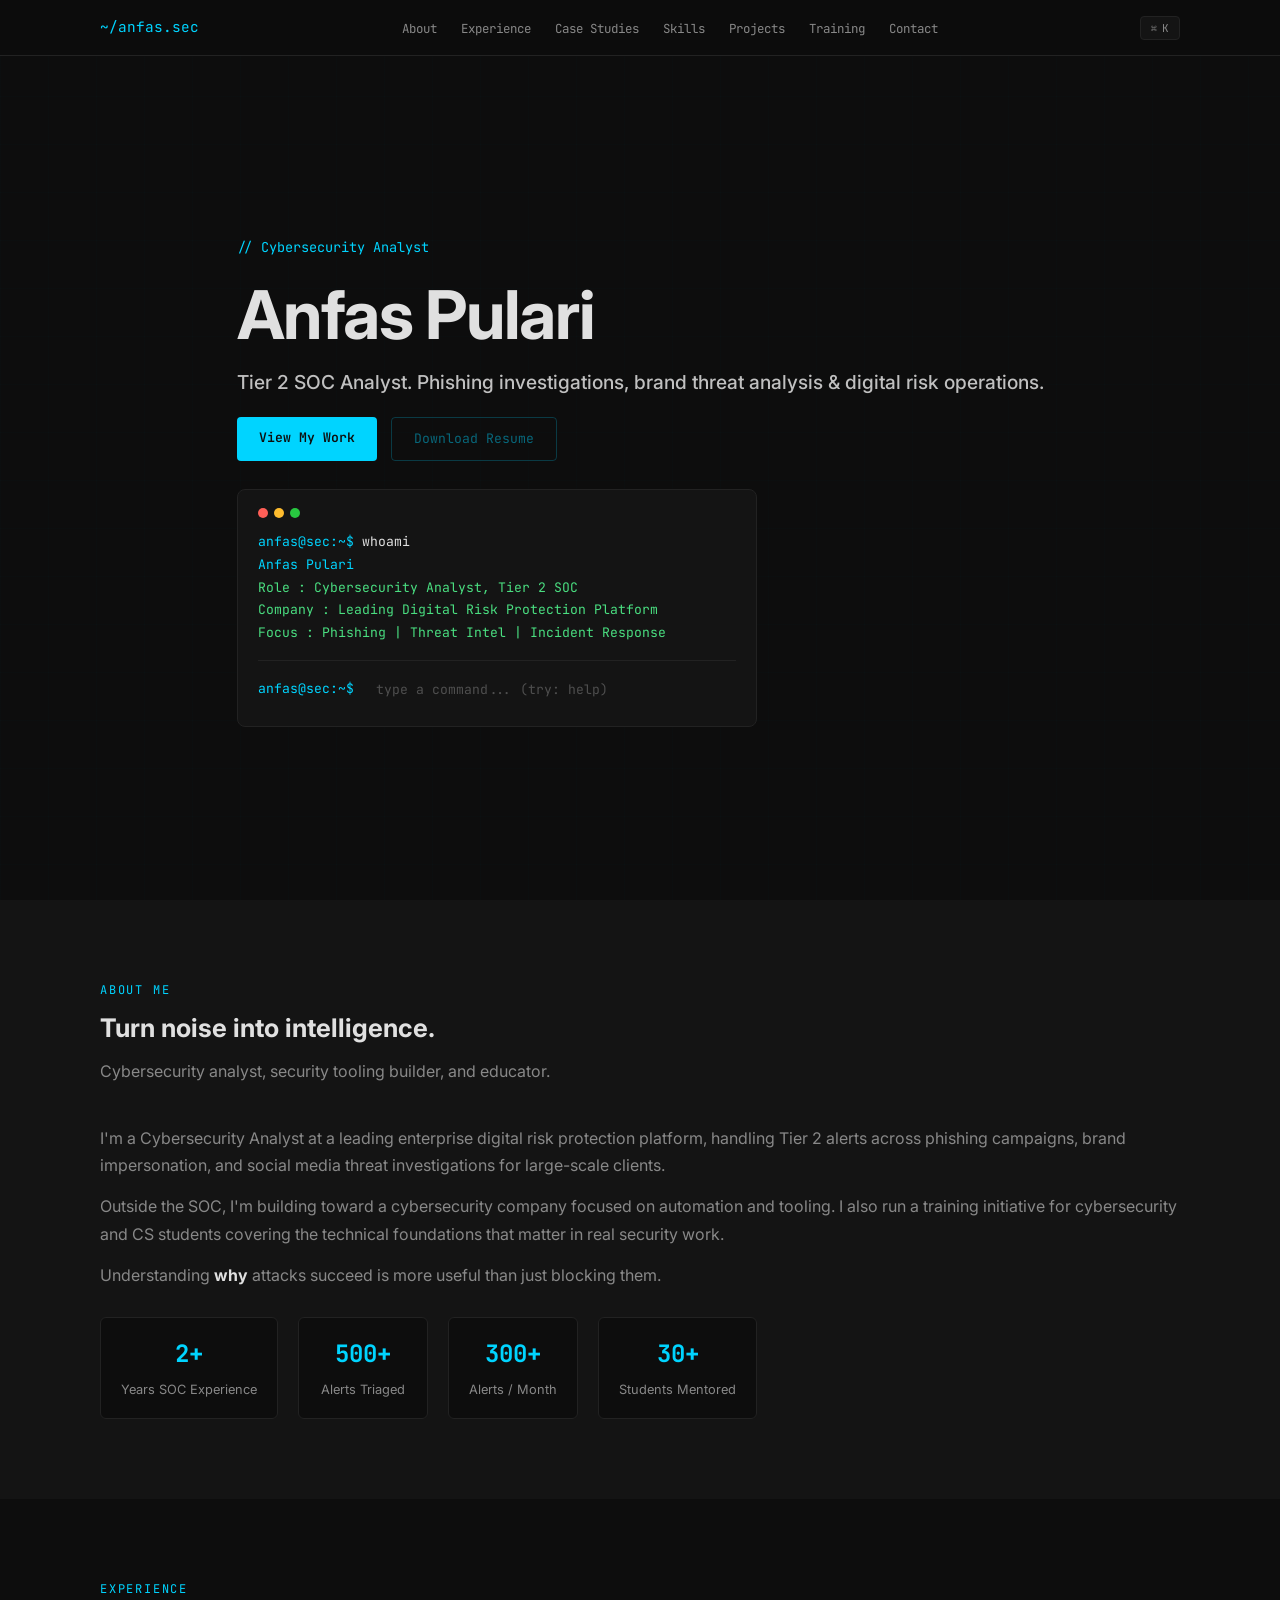
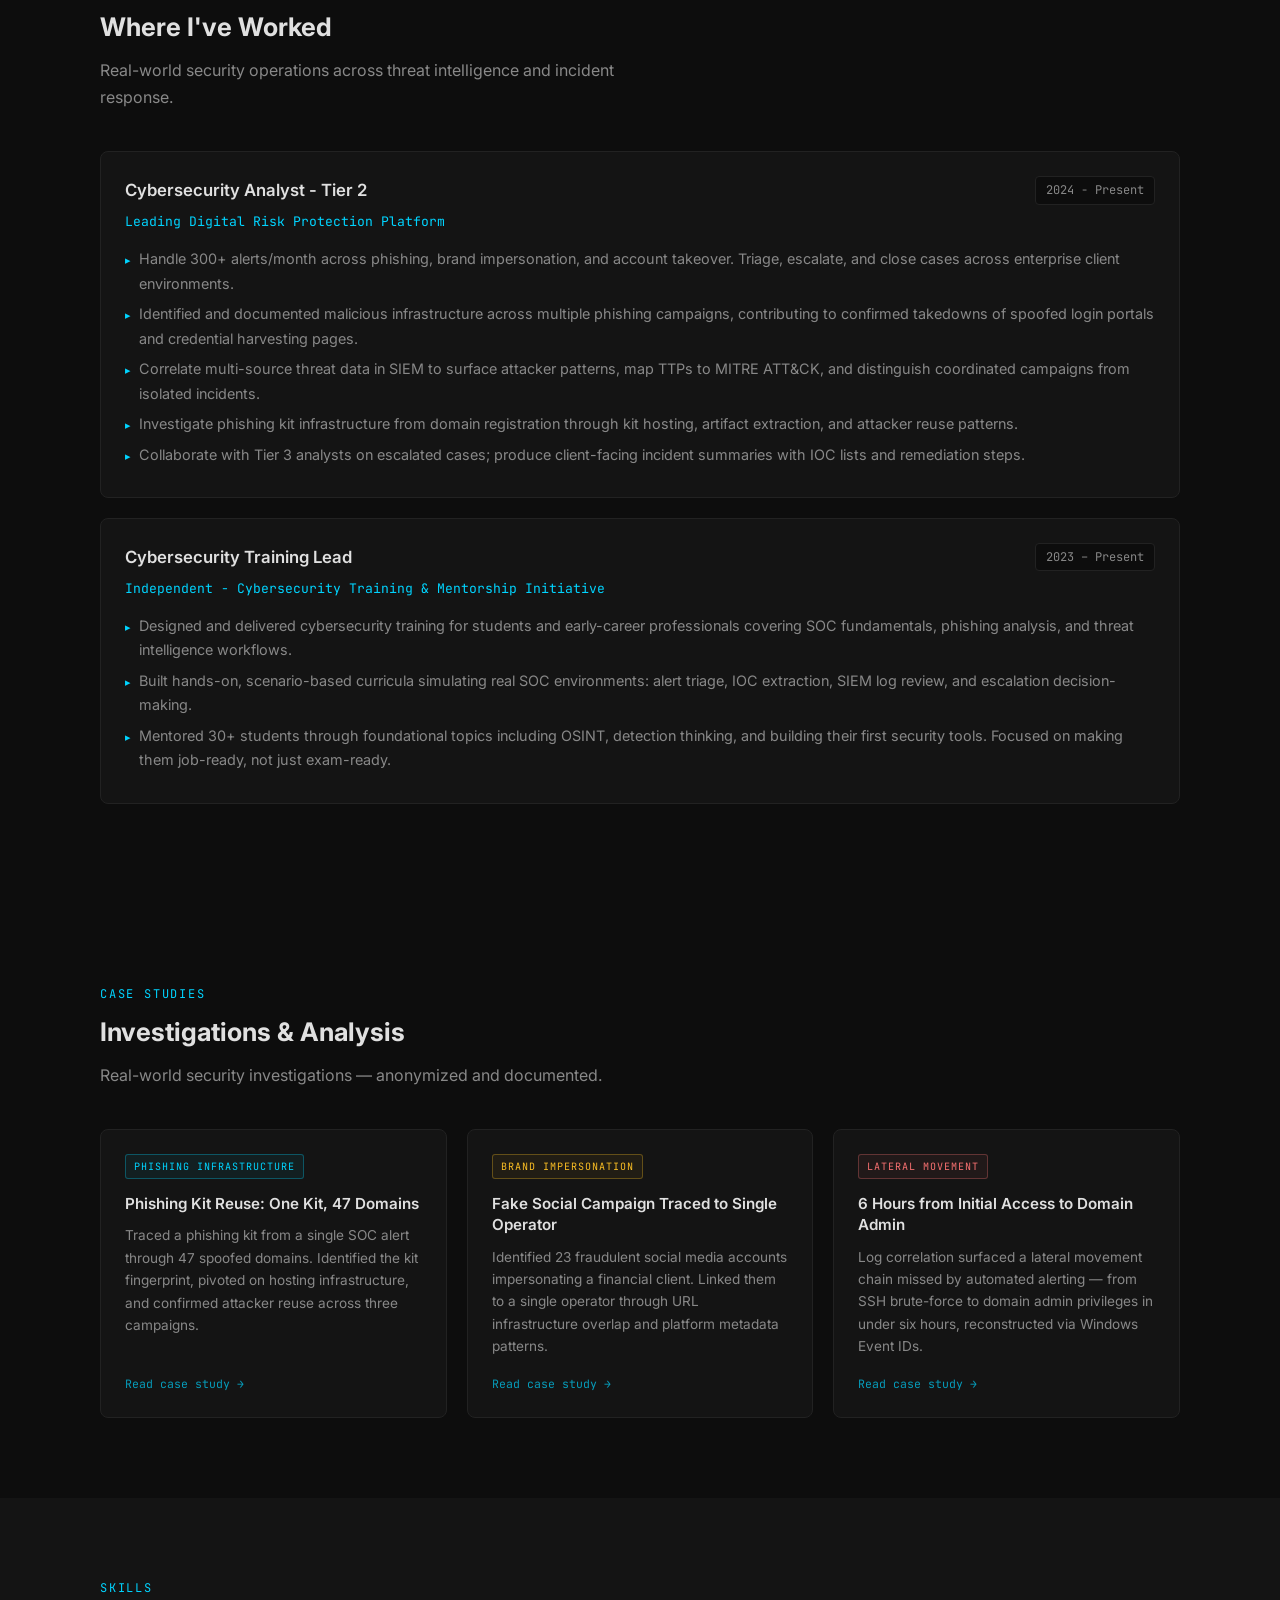
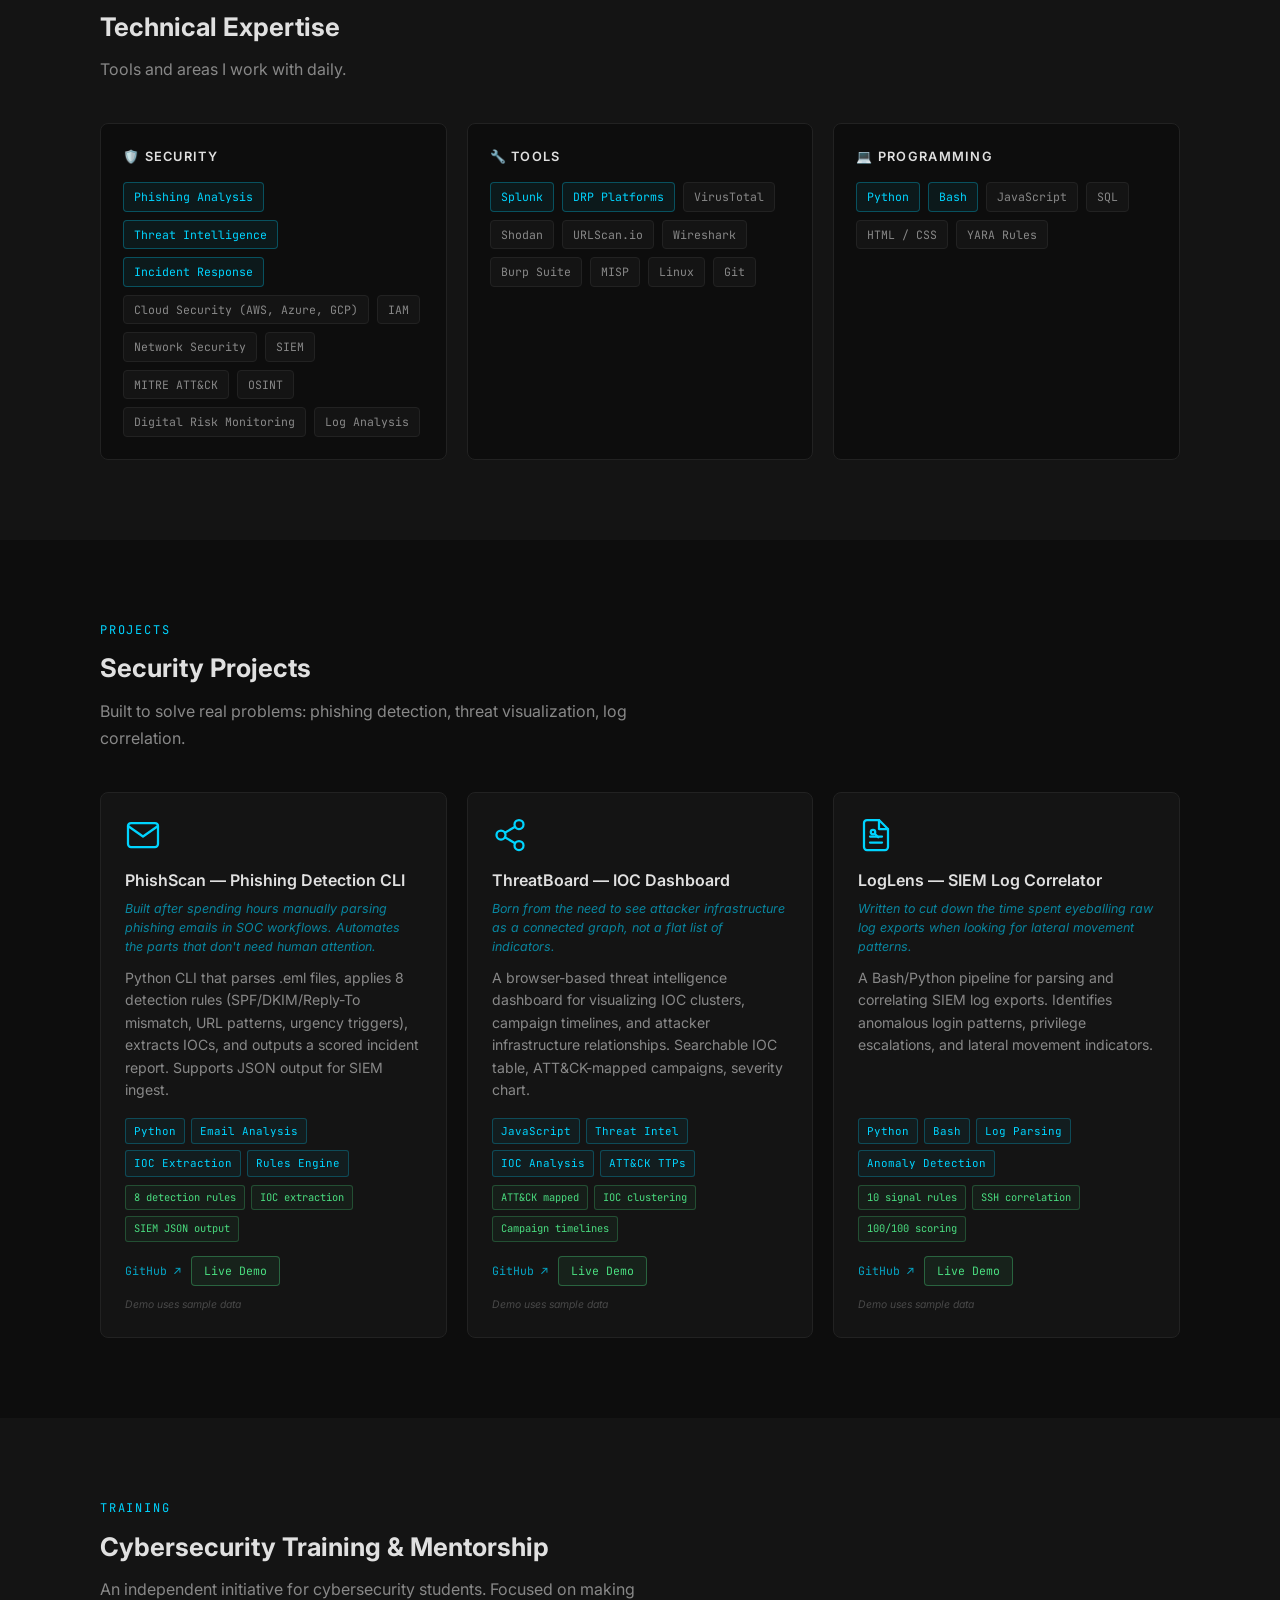
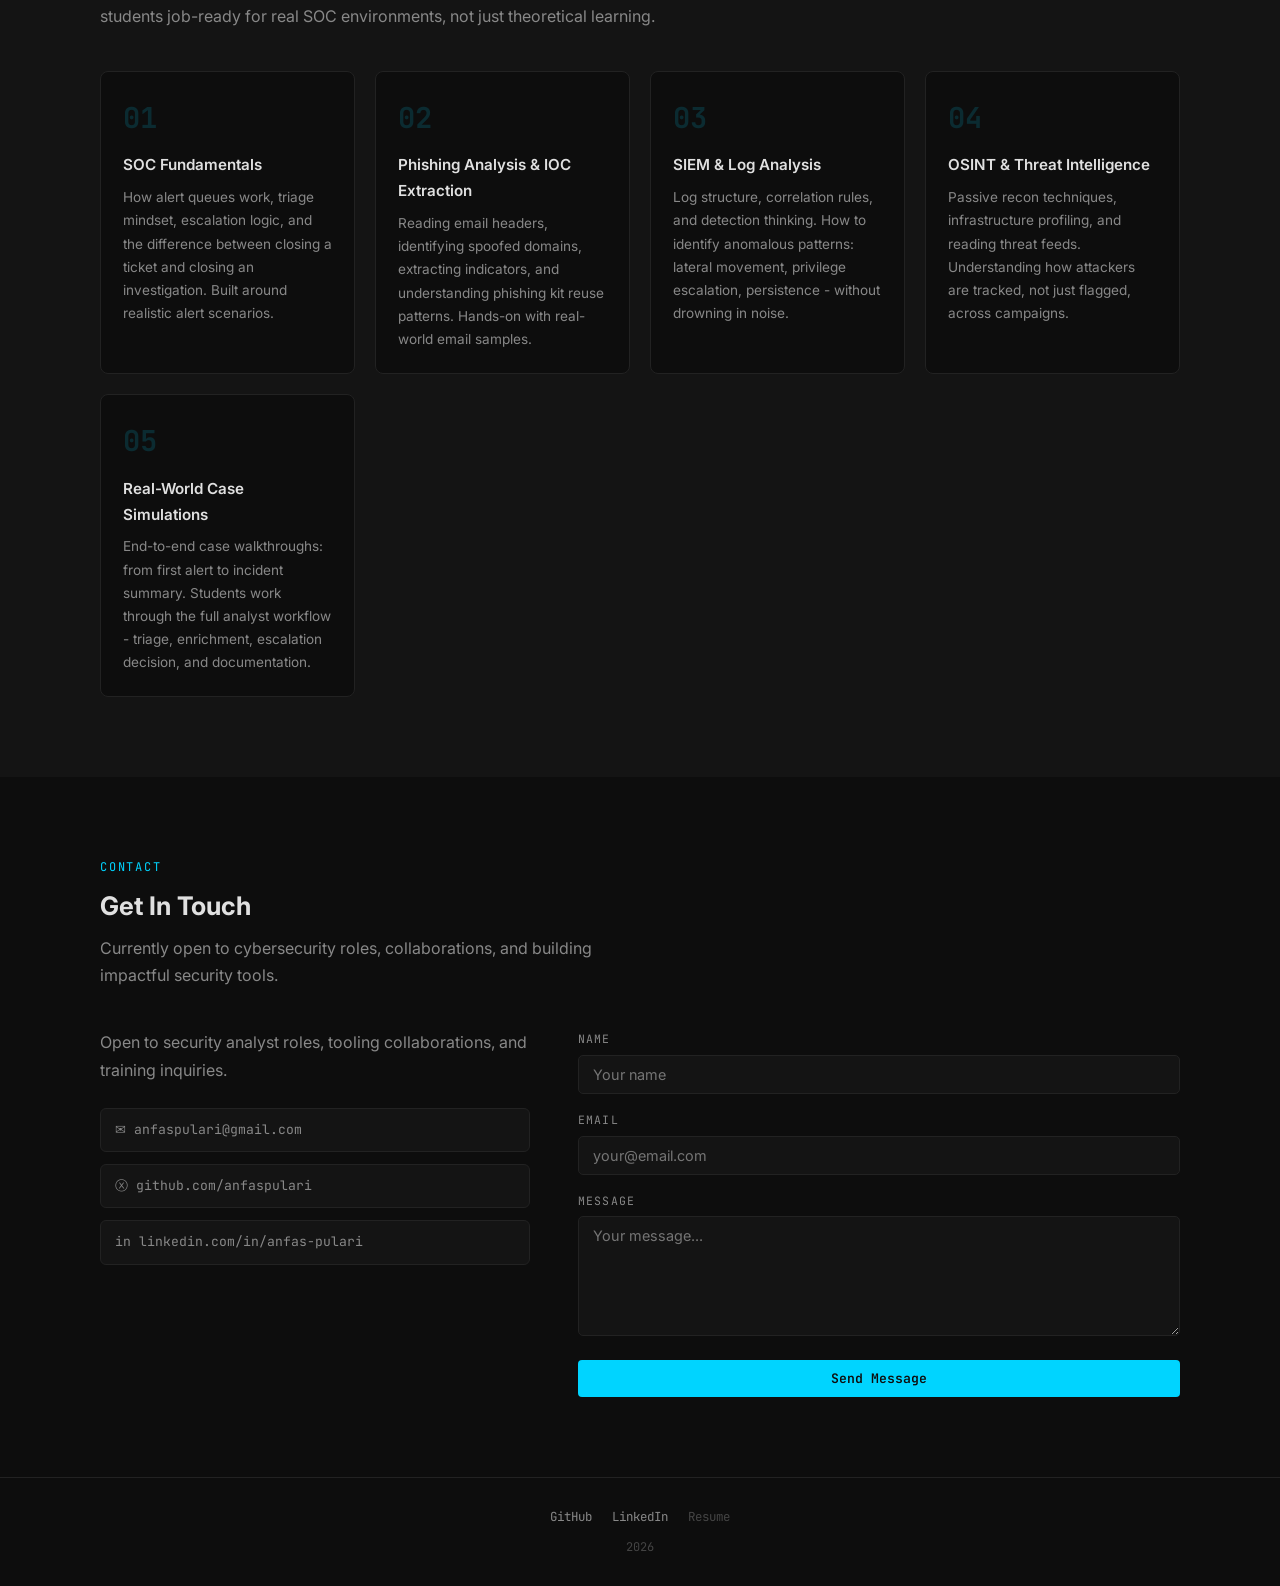
==== commit 41ebc182: "Pass 7: Cmd+K command palette 12-item palette: 6 terminal commands (cmd) + 6 nav actions (nav). Open" ====
--- a/index.html
+++ b/index.html
@@ -41,6 +41,9 @@
         <li><a href="#training">Training</a></li>
         <li><a href="#contact">Contact</a></li>
       </ul>
+      <button class="cp-trigger" id="cp-trigger" aria-label="Open command palette" aria-keyshortcuts="Control+k Meta+k">
+        <kbd>⌘</kbd>K
+      </button>
       <button class="hamburger" id="hamburger-btn" aria-label="Toggle navigation" aria-expanded="false">
         <span></span>
         <span></span>
@@ -434,6 +437,28 @@
     </div>
   </footer>
 
+  <!-- ── COMMAND PALETTE ──────────────────────────────────── -->
+  <div id="cmd-palette" class="cp-overlay" hidden
+       role="dialog" aria-modal="true" aria-label="Command palette">
+    <div class="cp-dialog">
+      <div class="cp-input-wrap">
+        <span class="cp-prefix" aria-hidden="true">&gt;_</span>
+        <input class="cp-input" id="cp-input" type="text"
+               placeholder="Search commands and pages..."
+               autocomplete="off" spellcheck="false"
+               aria-label="Search commands" aria-autocomplete="list"
+               aria-controls="cp-list" />
+        <kbd class="cp-esc">esc</kbd>
+      </div>
+      <ul class="cp-list" id="cp-list" role="listbox" aria-label="Commands"></ul>
+      <div class="cp-bar" aria-hidden="true">
+        <span><kbd>↑↓</kbd> navigate</span>
+        <span><kbd>↵</kbd> select</span>
+        <span><kbd>esc</kbd> close</span>
+      </div>
+    </div>
+  </div>
+
   <script src="assets/js/main.js" defer></script>
 
 </body>
--- a/assets/css/styles.css
+++ b/assets/css/styles.css
@@ -861,3 +861,181 @@
   .exp-item:hover,
   .stat-box:hover { transform: none; }
 }
+
+/* ── Command palette ── */
+.cp-trigger {
+  display: flex;
+  align-items: center;
+  gap: 5px;
+  font-family: var(--mono);
+  font-size: 0.68rem;
+  color: var(--muted);
+  background: var(--bg2);
+  border: 1px solid var(--border);
+  border-radius: 4px;
+  padding: 4px 10px;
+  cursor: pointer;
+  transition: border-color 0.2s, color 0.2s;
+  white-space: nowrap;
+}
+.cp-trigger:hover { border-color: rgba(0,212,255,0.35); color: var(--accent); }
+.cp-trigger kbd {
+  font-family: var(--mono);
+  font-size: 0.6rem;
+  opacity: 0.6;
+}
+
+.cp-overlay {
+  position: fixed;
+  inset: 0;
+  z-index: 9000;
+  background: rgba(0, 0, 0, 0.55);
+  backdrop-filter: blur(4px);
+  display: flex;
+  align-items: flex-start;
+  justify-content: center;
+  padding-top: 14vh;
+}
+.cp-overlay[hidden] { display: none; }
+
+.cp-dialog {
+  background: var(--bg2);
+  border: 1px solid rgba(0, 212, 255, 0.22);
+  border-radius: 10px;
+  width: 100%;
+  max-width: 500px;
+  margin: 0 16px;
+  box-shadow: 0 32px 80px rgba(0,0,0,0.7), 0 0 0 1px rgba(0,212,255,0.08);
+  overflow: hidden;
+}
+
+.cp-input-wrap {
+  display: flex;
+  align-items: center;
+  gap: 10px;
+  padding: 14px 16px;
+  border-bottom: 1px solid var(--border);
+}
+
+.cp-prefix {
+  font-family: var(--mono);
+  font-size: 0.82rem;
+  color: var(--accent);
+  opacity: 0.55;
+  flex-shrink: 0;
+  user-select: none;
+}
+
+.cp-input {
+  flex: 1;
+  background: transparent;
+  border: none;
+  outline: none;
+  font-family: var(--mono);
+  font-size: 0.88rem;
+  color: var(--text);
+  caret-color: var(--accent);
+}
+.cp-input::placeholder { color: var(--muted); opacity: 0.5; }
+
+.cp-esc {
+  font-family: var(--mono);
+  font-size: 0.6rem;
+  color: var(--muted);
+  background: var(--bg);
+  border: 1px solid var(--border);
+  border-radius: 3px;
+  padding: 2px 6px;
+  flex-shrink: 0;
+  opacity: 0.6;
+}
+
+.cp-list {
+  list-style: none;
+  max-height: 300px;
+  overflow-y: auto;
+  padding: 6px 0;
+}
+
+.cp-empty {
+  font-family: var(--mono);
+  font-size: 0.78rem;
+  color: var(--muted);
+  text-align: center;
+  padding: 24px 16px;
+  opacity: 0.5;
+}
+
+.cp-item {
+  display: flex;
+  align-items: center;
+  gap: 12px;
+  padding: 9px 16px;
+  cursor: pointer;
+  user-select: none;
+}
+.cp-item--active { background: rgba(0, 212, 255, 0.07); }
+
+.cp-item-label {
+  font-family: var(--mono);
+  font-size: 0.8rem;
+  color: var(--text);
+  width: 190px;
+  flex-shrink: 0;
+  overflow: hidden;
+  text-overflow: ellipsis;
+  white-space: nowrap;
+}
+.cp-item--active .cp-item-label { color: var(--accent); }
+
+.cp-item-desc {
+  font-family: var(--sans);
+  font-size: 0.77rem;
+  color: var(--muted);
+  flex: 1;
+  overflow: hidden;
+  text-overflow: ellipsis;
+  white-space: nowrap;
+  opacity: 0.7;
+}
+
+.cp-item-badge {
+  font-family: var(--mono);
+  font-size: 0.58rem;
+  padding: 2px 6px;
+  border-radius: 3px;
+  flex-shrink: 0;
+  opacity: 0.6;
+}
+.cp-item-badge--cmd { color: var(--accent);    border: 1px solid rgba(0,212,255,0.25); }
+.cp-item-badge--nav { color: var(--accent-ok); border: 1px solid rgba(74,222,128,0.25); }
+
+.cp-bar {
+  display: flex;
+  gap: 14px;
+  padding: 8px 16px;
+  border-top: 1px solid var(--border);
+  background: var(--bg);
+}
+.cp-bar span {
+  font-family: var(--mono);
+  font-size: 0.6rem;
+  color: var(--muted);
+  opacity: 0.5;
+  display: flex;
+  align-items: center;
+  gap: 4px;
+}
+.cp-bar kbd {
+  font-family: var(--mono);
+  font-size: 0.58rem;
+  background: var(--bg2);
+  border: 1px solid var(--border);
+  border-radius: 3px;
+  padding: 1px 5px;
+}
+
+@media (max-width: 600px) {
+  .cp-trigger { display: none; }
+  .cp-item-label { width: 140px; }
+}
--- a/assets/css/styles.css
+++ b/assets/css/styles.css
@@ -861,3 +861,181 @@
   .exp-item:hover,
   .stat-box:hover { transform: none; }
 }
+
+/* ── Command palette ── */
+.cp-trigger {
+  display: flex;
+  align-items: center;
+  gap: 5px;
+  font-family: var(--mono);
+  font-size: 0.68rem;
+  color: var(--muted);
+  background: var(--bg2);
+  border: 1px solid var(--border);
+  border-radius: 4px;
+  padding: 4px 10px;
+  cursor: pointer;
+  transition: border-color 0.2s, color 0.2s;
+  white-space: nowrap;
+}
+.cp-trigger:hover { border-color: rgba(0,212,255,0.35); color: var(--accent); }
+.cp-trigger kbd {
+  font-family: var(--mono);
+  font-size: 0.6rem;
+  opacity: 0.6;
+}
+
+.cp-overlay {
+  position: fixed;
+  inset: 0;
+  z-index: 9000;
+  background: rgba(0, 0, 0, 0.55);
+  backdrop-filter: blur(4px);
+  display: flex;
+  align-items: flex-start;
+  justify-content: center;
+  padding-top: 14vh;
+}
+.cp-overlay[hidden] { display: none; }
+
+.cp-dialog {
+  background: var(--bg2);
+  border: 1px solid rgba(0, 212, 255, 0.22);
+  border-radius: 10px;
+  width: 100%;
+  max-width: 500px;
+  margin: 0 16px;
+  box-shadow: 0 32px 80px rgba(0,0,0,0.7), 0 0 0 1px rgba(0,212,255,0.08);
+  overflow: hidden;
+}
+
+.cp-input-wrap {
+  display: flex;
+  align-items: center;
+  gap: 10px;
+  padding: 14px 16px;
+  border-bottom: 1px solid var(--border);
+}
+
+.cp-prefix {
+  font-family: var(--mono);
+  font-size: 0.82rem;
+  color: var(--accent);
+  opacity: 0.55;
+  flex-shrink: 0;
+  user-select: none;
+}
+
+.cp-input {
+  flex: 1;
+  background: transparent;
+  border: none;
+  outline: none;
+  font-family: var(--mono);
+  font-size: 0.88rem;
+  color: var(--text);
+  caret-color: var(--accent);
+}
+.cp-input::placeholder { color: var(--muted); opacity: 0.5; }
+
+.cp-esc {
+  font-family: var(--mono);
+  font-size: 0.6rem;
+  color: var(--muted);
+  background: var(--bg);
+  border: 1px solid var(--border);
+  border-radius: 3px;
+  padding: 2px 6px;
+  flex-shrink: 0;
+  opacity: 0.6;
+}
+
+.cp-list {
+  list-style: none;
+  max-height: 300px;
+  overflow-y: auto;
+  padding: 6px 0;
+}
+
+.cp-empty {
+  font-family: var(--mono);
+  font-size: 0.78rem;
+  color: var(--muted);
+  text-align: center;
+  padding: 24px 16px;
+  opacity: 0.5;
+}
+
+.cp-item {
+  display: flex;
+  align-items: center;
+  gap: 12px;
+  padding: 9px 16px;
+  cursor: pointer;
+  user-select: none;
+}
+.cp-item--active { background: rgba(0, 212, 255, 0.07); }
+
+.cp-item-label {
+  font-family: var(--mono);
+  font-size: 0.8rem;
+  color: var(--text);
+  width: 190px;
+  flex-shrink: 0;
+  overflow: hidden;
+  text-overflow: ellipsis;
+  white-space: nowrap;
+}
+.cp-item--active .cp-item-label { color: var(--accent); }
+
+.cp-item-desc {
+  font-family: var(--sans);
+  font-size: 0.77rem;
+  color: var(--muted);
+  flex: 1;
+  overflow: hidden;
+  text-overflow: ellipsis;
+  white-space: nowrap;
+  opacity: 0.7;
+}
+
+.cp-item-badge {
+  font-family: var(--mono);
+  font-size: 0.58rem;
+  padding: 2px 6px;
+  border-radius: 3px;
+  flex-shrink: 0;
+  opacity: 0.6;
+}
+.cp-item-badge--cmd { color: var(--accent);    border: 1px solid rgba(0,212,255,0.25); }
+.cp-item-badge--nav { color: var(--accent-ok); border: 1px solid rgba(74,222,128,0.25); }
+
+.cp-bar {
+  display: flex;
+  gap: 14px;
+  padding: 8px 16px;
+  border-top: 1px solid var(--border);
+  background: var(--bg);
+}
+.cp-bar span {
+  font-family: var(--mono);
+  font-size: 0.6rem;
+  color: var(--muted);
+  opacity: 0.5;
+  display: flex;
+  align-items: center;
+  gap: 4px;
+}
+.cp-bar kbd {
+  font-family: var(--mono);
+  font-size: 0.58rem;
+  background: var(--bg2);
+  border: 1px solid var(--border);
+  border-radius: 3px;
+  padding: 1px 5px;
+}
+
+@media (max-width: 600px) {
+  .cp-trigger { display: none; }
+  .cp-item-label { width: 140px; }
+}
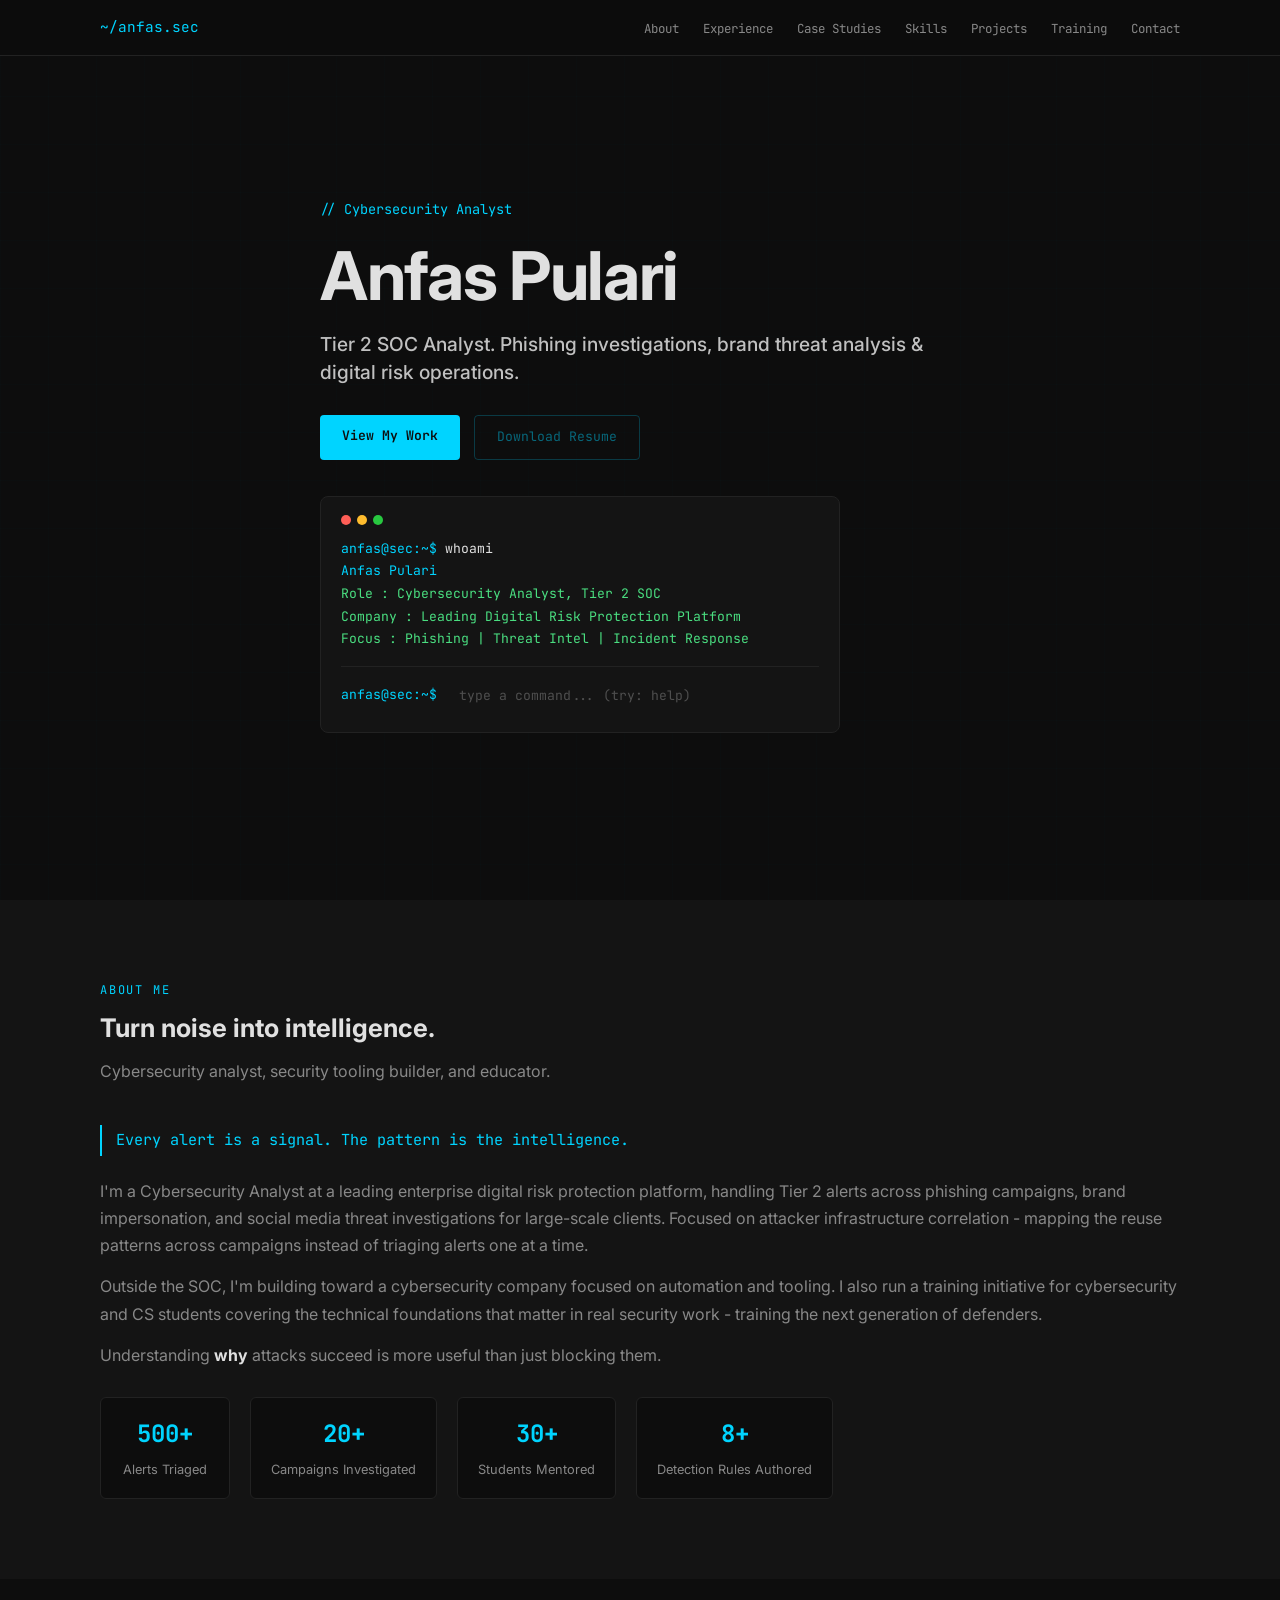
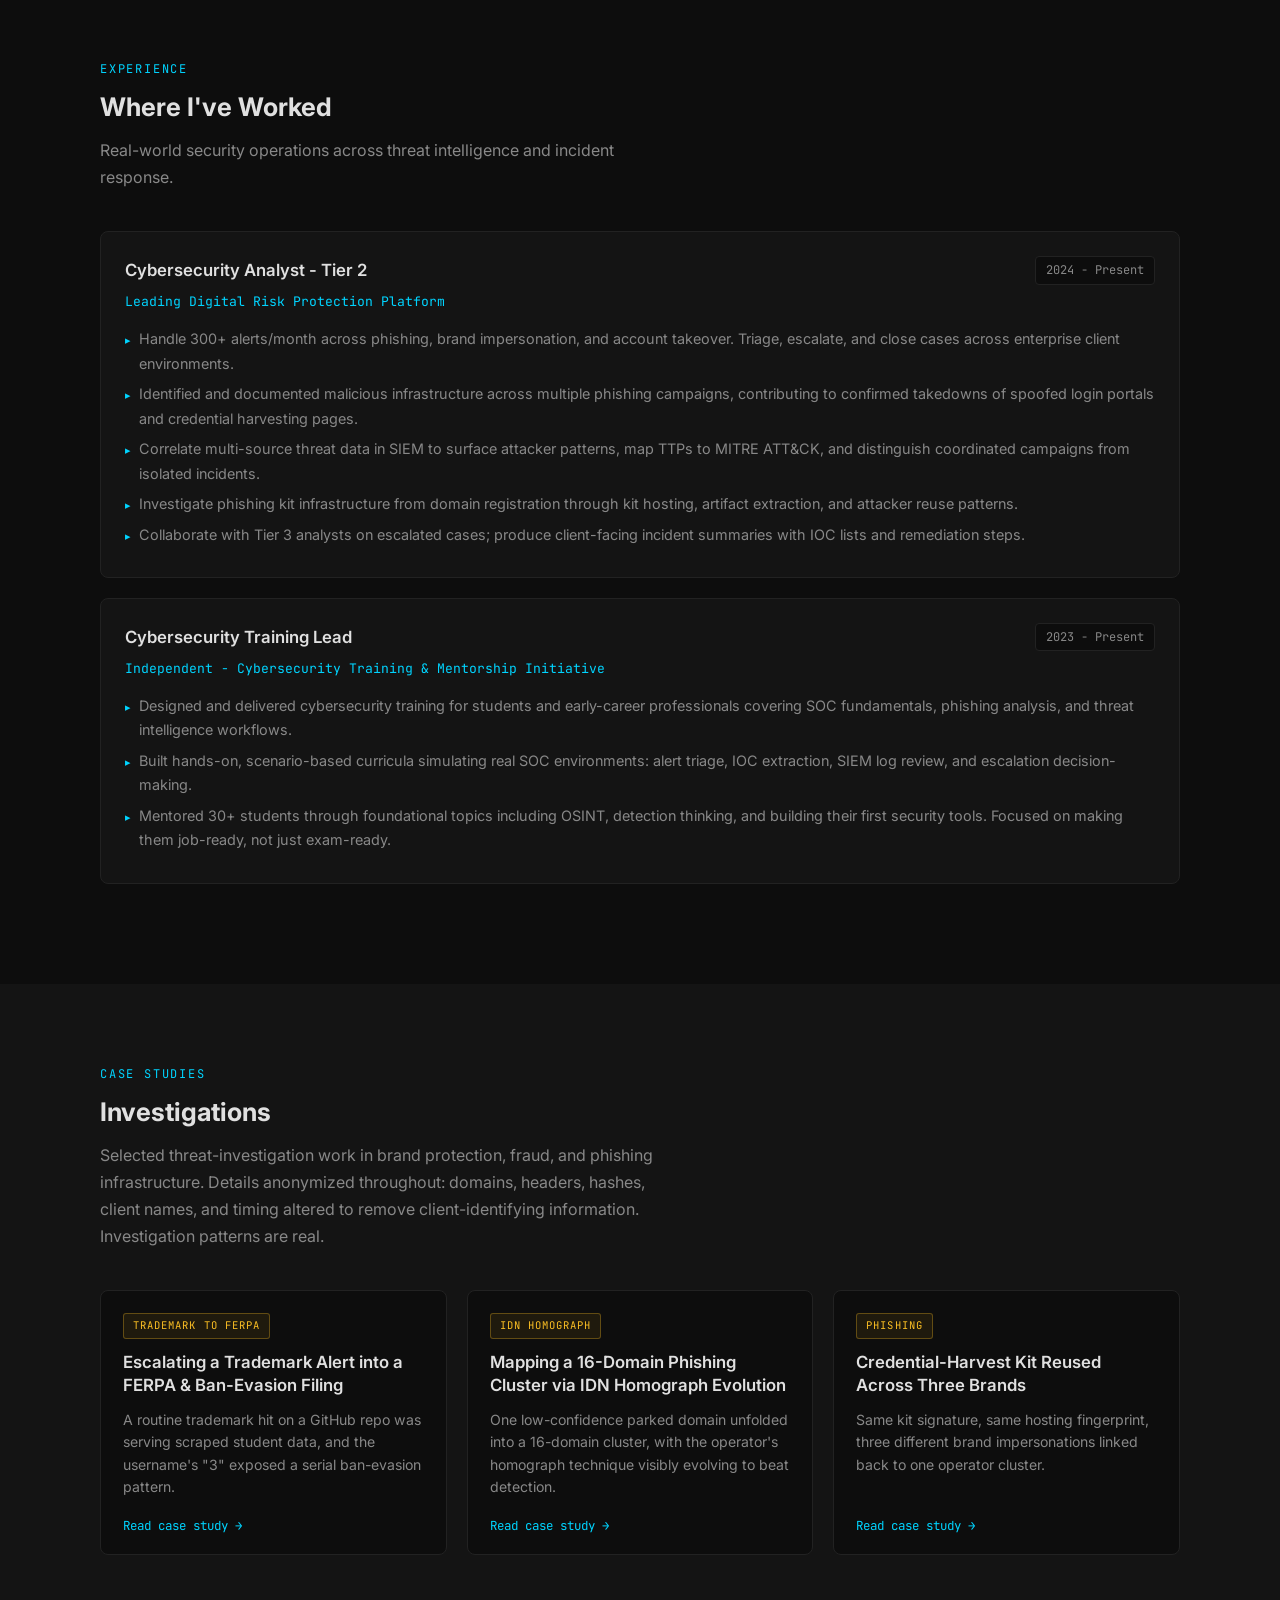
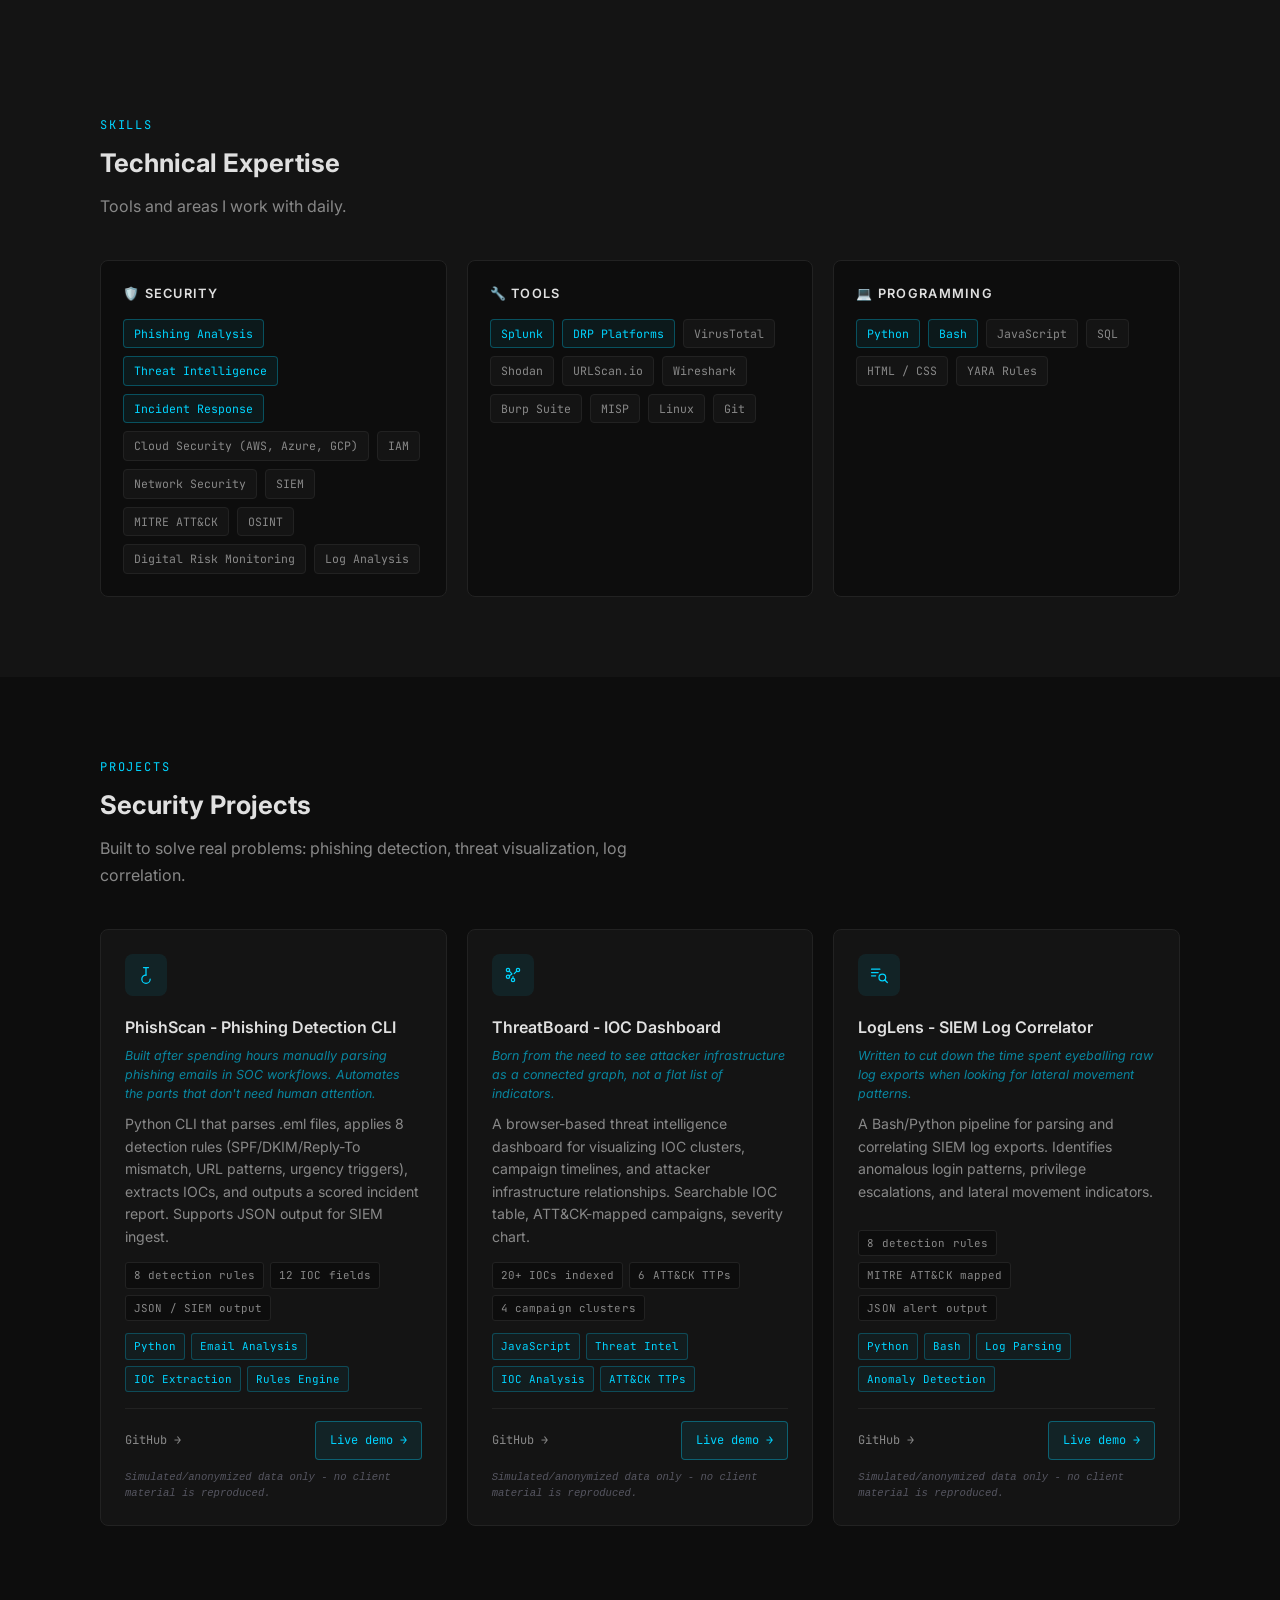
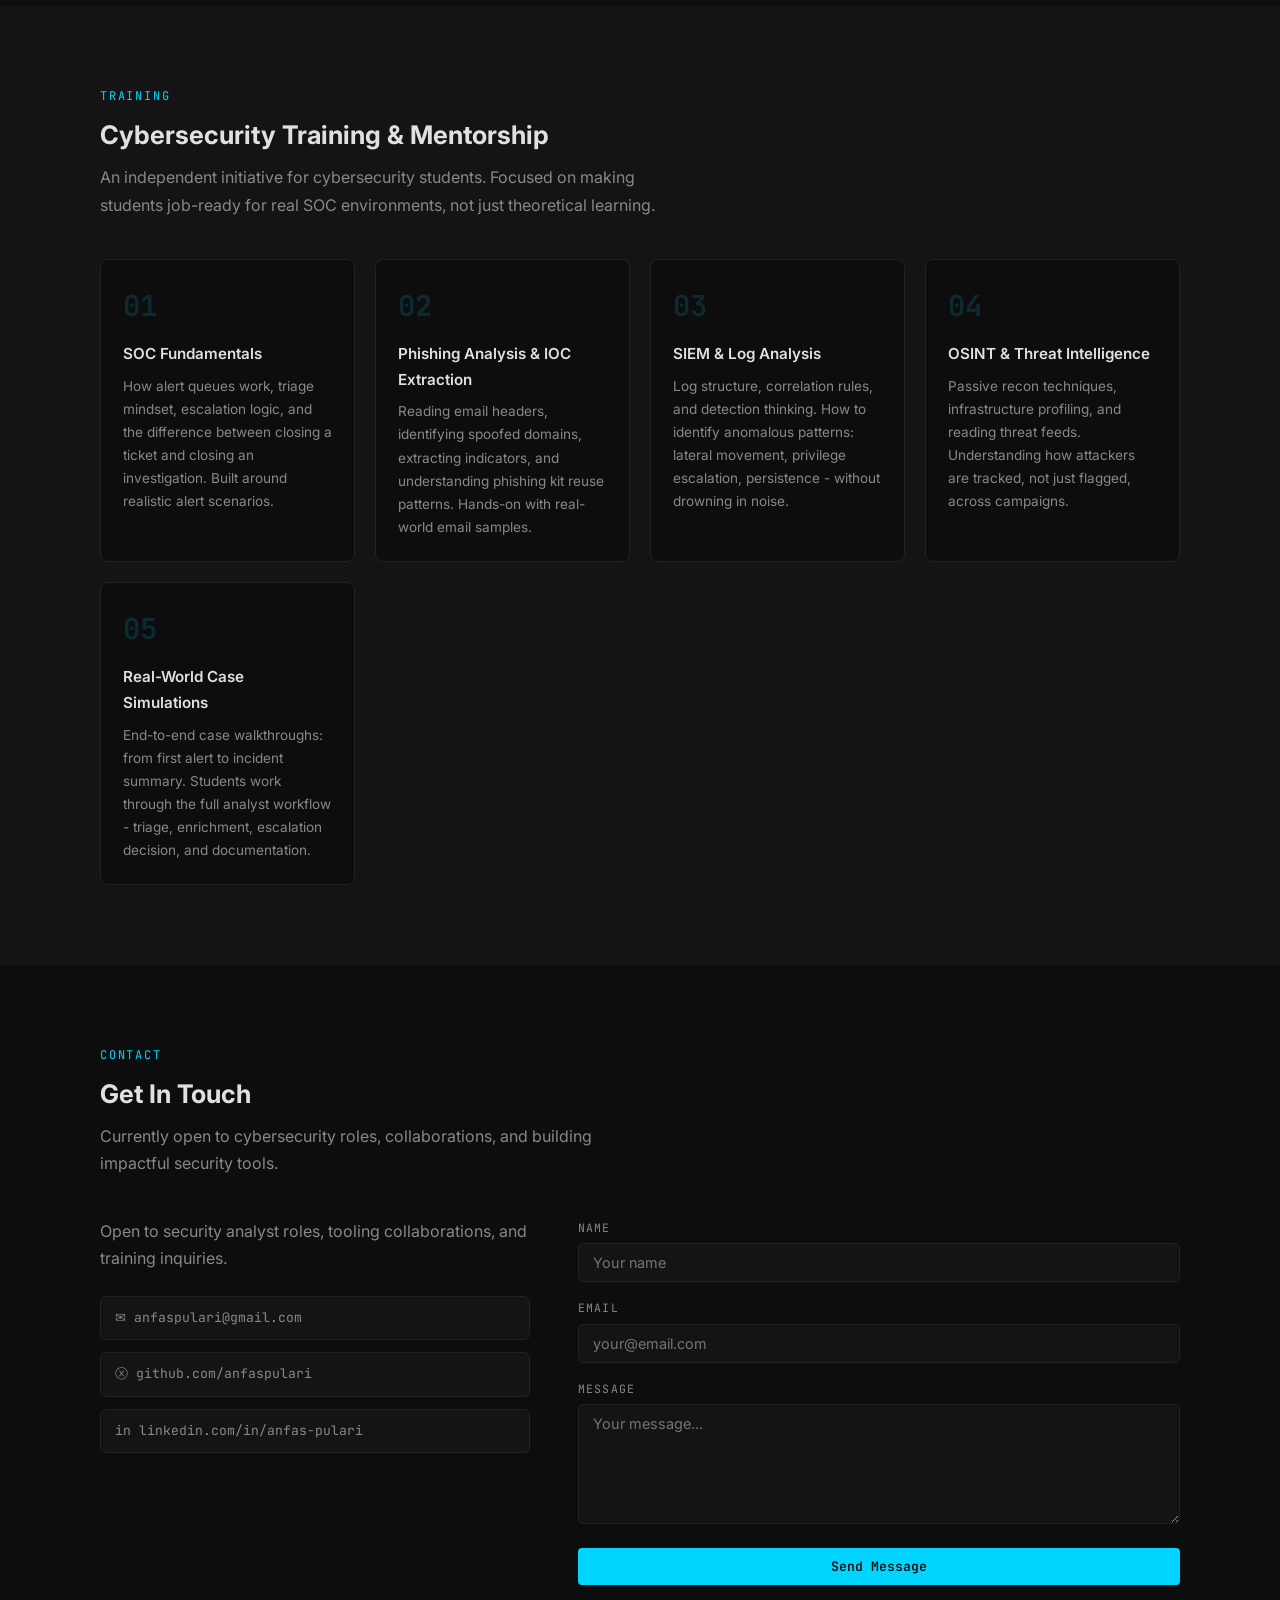
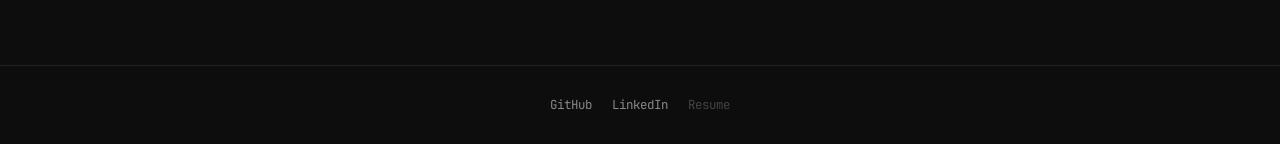
==== commit 8a467809: "Fill case-study placeholders with anonymized investigations; strip em dashes Case studies (all clien" ====
--- a/index.html
+++ b/index.html
@@ -26,7 +26,7 @@
 </head>
 <body>
 
-  <a class="skip-link" href="#main">Skip to main content</a>
+  <a href="#main" class="skip-link">Skip to content</a>
 
   <!-- ── NAVBAR ─────────────────────────────────────────── -->
   <nav>
@@ -41,9 +41,6 @@
         <li><a href="#training">Training</a></li>
         <li><a href="#contact">Contact</a></li>
       </ul>
-      <button class="cp-trigger" id="cp-trigger" aria-label="Open command palette" aria-keyshortcuts="Control+k Meta+k">
-        <kbd>⌘</kbd>K
-      </button>
       <button class="hamburger" id="hamburger-btn" aria-label="Toggle navigation" aria-expanded="false">
         <span></span>
         <span></span>
@@ -98,11 +95,12 @@
       <p class="section-desc">Cybersecurity analyst, security tooling builder, and educator.</p>
 
       <div class="about-text">
+        <p class="about-pullquote">Every alert is a signal. The pattern is the intelligence.</p>
         <p>
-          I'm a Cybersecurity Analyst at a leading enterprise digital risk protection platform, handling Tier 2 alerts across phishing campaigns, brand impersonation, and social media threat investigations for large-scale clients.
+          I'm a Cybersecurity Analyst at a leading enterprise digital risk protection platform, handling Tier 2 alerts across phishing campaigns, brand impersonation, and social media threat investigations for large-scale clients. Focused on attacker infrastructure correlation - mapping the reuse patterns across campaigns instead of triaging alerts one at a time.
         </p>
         <p>
-          Outside the SOC, I'm building toward a cybersecurity company focused on automation and tooling. I also run a training initiative for cybersecurity and CS students covering the technical foundations that matter in real security work.
+          Outside the SOC, I'm building toward a cybersecurity company focused on automation and tooling. I also run a training initiative for cybersecurity and CS students covering the technical foundations that matter in real security work - training the next generation of defenders.
         </p>
         <p>
           Understanding <strong>why</strong> attacks succeed is more useful than just blocking them.
@@ -111,20 +109,20 @@
 
       <div class="stats-row">
         <div class="stat-box">
-          <span class="stat-num">2+</span>
-          <span class="stat-label">Years SOC Experience</span>
-        </div>
-        <div class="stat-box">
           <span class="stat-num">500+</span>
           <span class="stat-label">Alerts Triaged</span>
         </div>
         <div class="stat-box">
-          <span class="stat-num">300+</span>
-          <span class="stat-label">Alerts / Month</span>
+          <span class="stat-num">20+</span>
+          <span class="stat-label">Campaigns Investigated</span>
         </div>
         <div class="stat-box">
           <span class="stat-num">30+</span>
           <span class="stat-label">Students Mentored</span>
+        </div>
+        <div class="stat-box">
+          <span class="stat-num">8+</span>
+          <span class="stat-label">Detection Rules Authored</span>
         </div>
       </div>
     </div>
@@ -155,7 +153,7 @@
       <div class="exp-item">
         <div class="exp-header">
           <span class="exp-role">Cybersecurity Training Lead</span>
-          <span class="exp-period">2023 – Present</span>
+          <span class="exp-period">2023 - Present</span>
         </div>
         <p class="exp-company">Independent - Cybersecurity Training &amp; Mentorship Initiative</p>
         <ul class="exp-points">
@@ -167,34 +165,34 @@
     </div>
   </section>
 
-  <!-- ── CASE STUDIES ─────────────────────────────────────── -->
+  <!-- ── CASE STUDIES ───────────────────────────────────── -->
   <section id="case-studies">
     <div class="container">
       <p class="section-label">Case Studies</p>
-      <h2 class="section-title">Investigations &amp; Analysis</h2>
-      <p class="section-desc">Real-world security investigations — anonymized and documented.</p>
+      <h2 class="section-title">Investigations</h2>
+      <p class="section-desc">Selected threat-investigation work in brand protection, fraud, and phishing infrastructure. Details anonymized throughout: domains, headers, hashes, client names, and timing altered to remove client-identifying information. Investigation patterns are real.</p>
 
       <div class="cs-grid">
 
+        <a href="case-studies/github-trademark-ferpa.html" class="cs-card">
+          <span class="cs-pill cs-pill--threat">Trademark to FERPA</span>
+          <h3 class="cs-card-title">Escalating a Trademark Alert into a FERPA &amp; Ban-Evasion Filing</h3>
+          <p class="cs-card-takeaway">A routine trademark hit on a GitHub repo was serving scraped student data, and the username's "3" exposed a serial ban-evasion pattern.</p>
+          <span class="cs-card-cta">Read case study →</span>
+        </a>
+
+        <a href="case-studies/idn-homograph-cluster.html" class="cs-card">
+          <span class="cs-pill cs-pill--threat">IDN Homograph</span>
+          <h3 class="cs-card-title">Mapping a 16-Domain Phishing Cluster via IDN Homograph Evolution</h3>
+          <p class="cs-card-takeaway">One low-confidence parked domain unfolded into a 16-domain cluster, with the operator's homograph technique visibly evolving to beat detection.</p>
+          <span class="cs-card-cta">Read case study →</span>
+        </a>
+
         <a href="case-studies/phishing-kit-reuse.html" class="cs-card">
-          <span class="cs-pill cs-pill--phishing">Phishing Infrastructure</span>
-          <h3 class="cs-title">Phishing Kit Reuse: One Kit, 47 Domains</h3>
-          <p class="cs-desc">Traced a phishing kit from a single SOC alert through 47 spoofed domains. Identified the kit fingerprint, pivoted on hosting infrastructure, and confirmed attacker reuse across three campaigns.</p>
-          <span class="cs-read">Read case study →</span>
-        </a>
-
-        <a href="case-studies/brand-impersonation-social.html" class="cs-card">
-          <span class="cs-pill cs-pill--brand">Brand Impersonation</span>
-          <h3 class="cs-title">Fake Social Campaign Traced to Single Operator</h3>
-          <p class="cs-desc">Identified 23 fraudulent social media accounts impersonating a financial client. Linked them to a single operator through URL infrastructure overlap and platform metadata patterns.</p>
-          <span class="cs-read">Read case study →</span>
-        </a>
-
-        <a href="case-studies/lateral-movement-log-correlation.html" class="cs-card">
-          <span class="cs-pill cs-pill--lateral">Lateral Movement</span>
-          <h3 class="cs-title">6 Hours from Initial Access to Domain Admin</h3>
-          <p class="cs-desc">Log correlation surfaced a lateral movement chain missed by automated alerting — from SSH brute-force to domain admin privileges in under six hours, reconstructed via Windows Event IDs.</p>
-          <span class="cs-read">Read case study →</span>
+          <span class="cs-pill cs-pill--threat">Phishing</span>
+          <h3 class="cs-card-title">Credential-Harvest Kit Reused Across Three Brands</h3>
+          <p class="cs-card-takeaway">Same kit signature, same hosting fingerprint, three different brand impersonations linked back to one operator cluster.</p>
+          <span class="cs-card-cta">Read case study →</span>
         </a>
 
       </div>
@@ -269,77 +267,96 @@
 
         <div class="project-card">
           <div class="project-icon">
-            <svg viewBox="0 0 24 24" fill="none" stroke="currentColor" stroke-width="1.5" stroke-linecap="round" stroke-linejoin="round" aria-hidden="true"><path d="M4 4h16c1.1 0 2 .9 2 2v12c0 1.1-.9 2-2 2H4c-1.1 0-2-.9-2-2V6c0-1.1.9-2 2-2z"/><polyline points="22,6 12,13 2,6"/></svg>
-          </div>
-          <p class="project-title">PhishScan — Phishing Detection CLI</p>
+            <svg viewBox="0 0 24 24" fill="none" stroke="currentColor" stroke-width="1.5" stroke-linecap="round" stroke-linejoin="round" aria-hidden="true">
+              <path d="M12 3v9"/>
+              <path d="M12 12a5 5 0 1 0 5 5"/>
+              <path d="M9 3h6"/>
+            </svg>
+          </div>
+          <p class="project-title">PhishScan - Phishing Detection CLI</p>
           <p class="project-origin">Built after spending hours manually parsing phishing emails in SOC workflows. Automates the parts that don't need human attention.</p>
           <p class="project-desc">Python CLI that parses .eml files, applies 8 detection rules (SPF/DKIM/Reply-To mismatch, URL patterns, urgency triggers), extracts IOCs, and outputs a scored incident report.</p>
+          <div class="project-metrics">
+            <span class="project-metric">8 detection rules</span>
+            <span class="project-metric">12 IOC fields</span>
+            <span class="project-metric">JSON / SIEM output</span>
+          </div>
           <div class="project-tags">
             <span class="project-tag">Python</span>
             <span class="project-tag">Email Analysis</span>
             <span class="project-tag">IOC Extraction</span>
             <span class="project-tag">Rules Engine</span>
           </div>
-          <div class="project-metrics">
-            <span class="project-metric">8 detection rules</span>
-            <span class="project-metric">IOC extraction</span>
-            <span class="project-metric">SIEM JSON output</span>
-          </div>
-          <div class="project-links">
-            <a href="https://github.com/anfaspulari/phishscan-cli" target="_blank" rel="noopener" class="project-link">GitHub ↗</a>
-            <a href="https://anfaspulari.github.io/phishscan-demo" target="_blank" rel="noopener" class="project-link project-link--demo">Live Demo</a>
-          </div>
-          <em class="project-note">Demo uses sample data</em>
+          <div class="project-footer">
+            <a href="https://github.com/anfaspulari/phishscan-cli" target="_blank" rel="noopener" class="project-link">GitHub →</a>
+            <a href="phishscan-demo.html" class="project-cta">Live demo →</a>
+          </div>
+          <p class="project-disclaimer">Simulated/anonymized data only - no client material is reproduced.</p>
         </div>
 
         <div class="project-card">
           <div class="project-icon">
-            <svg viewBox="0 0 24 24" fill="none" stroke="currentColor" stroke-width="1.5" stroke-linecap="round" stroke-linejoin="round" aria-hidden="true"><circle cx="18" cy="5" r="3"/><circle cx="6" cy="12" r="3"/><circle cx="18" cy="19" r="3"/><line x1="8.59" y1="13.51" x2="15.42" y2="17.49"/><line x1="15.41" y1="6.51" x2="8.59" y2="10.49"/></svg>
-          </div>
-          <p class="project-title">ThreatBoard — IOC Dashboard</p>
+            <svg viewBox="0 0 24 24" fill="none" stroke="currentColor" stroke-width="1.5" stroke-linecap="round" stroke-linejoin="round" aria-hidden="true">
+              <circle cx="6" cy="6" r="2"/>
+              <circle cx="18" cy="6" r="2"/>
+              <circle cx="12" cy="18" r="2"/>
+              <circle cx="6" cy="14" r="2"/>
+              <path d="M7.5 7.4l3 3"/>
+              <path d="M16.5 7.4l-3 3"/>
+              <path d="M12 14v2"/>
+              <path d="M7.5 13l3-2"/>
+            </svg>
+          </div>
+          <p class="project-title">ThreatBoard - IOC Dashboard</p>
           <p class="project-origin">Born from the need to see attacker infrastructure as a connected graph, not a flat list of indicators.</p>
-          <p class="project-desc">A browser-based threat intelligence dashboard for visualizing IOC clusters, campaign timelines, and attacker infrastructure relationships. Searchable IOC table, ATT&amp;CK-mapped campaigns, severity chart.</p>
+          <p class="project-desc">A browser-based threat intelligence dashboard for visualizing IOC clusters, campaign timelines, and attacker infrastructure relationships.</p>
+          <div class="project-metrics">
+            <span class="project-metric">20+ IOCs indexed</span>
+            <span class="project-metric">6 ATT&amp;CK TTPs</span>
+            <span class="project-metric">4 campaign clusters</span>
+          </div>
           <div class="project-tags">
             <span class="project-tag">JavaScript</span>
             <span class="project-tag">Threat Intel</span>
             <span class="project-tag">IOC Analysis</span>
             <span class="project-tag">ATT&amp;CK TTPs</span>
           </div>
-          <div class="project-metrics">
-            <span class="project-metric">ATT&amp;CK mapped</span>
-            <span class="project-metric">IOC clustering</span>
-            <span class="project-metric">Campaign timelines</span>
-          </div>
-          <div class="project-links">
-            <a href="https://github.com/anfaspulari/threatboard" target="_blank" rel="noopener" class="project-link">GitHub ↗</a>
-            <a href="https://anfaspulari.github.io/threatboard" target="_blank" rel="noopener" class="project-link project-link--demo">Live Demo</a>
-          </div>
-          <em class="project-note">Demo uses sample data</em>
+          <div class="project-footer">
+            <a href="https://github.com/anfaspulari/threatboard" target="_blank" rel="noopener" class="project-link">GitHub →</a>
+            <a href="https://anfaspulari.github.io/threatboard" target="_blank" rel="noopener" class="project-cta">Live demo →</a>
+          </div>
+          <p class="project-disclaimer">Simulated/anonymized data only - no client material is reproduced.</p>
         </div>
 
         <div class="project-card">
           <div class="project-icon">
-            <svg viewBox="0 0 24 24" fill="none" stroke="currentColor" stroke-width="1.5" stroke-linecap="round" stroke-linejoin="round" aria-hidden="true"><path d="M14 2H6a2 2 0 00-2 2v16a2 2 0 002 2h12a2 2 0 002-2V8z"/><polyline points="14 2 14 8 20 8"/><line x1="16" y1="13" x2="8" y2="13"/><line x1="16" y1="17" x2="8" y2="17"/><circle cx="10" cy="10" r="1.5"/><path d="M11.5 11.5l2 2"/></svg>
-          </div>
-          <p class="project-title">LogLens — SIEM Log Correlator</p>
+            <svg viewBox="0 0 24 24" fill="none" stroke="currentColor" stroke-width="1.5" stroke-linecap="round" stroke-linejoin="round" aria-hidden="true">
+              <path d="M3 5h10"/>
+              <path d="M3 9h8"/>
+              <path d="M3 13h5"/>
+              <circle cx="16" cy="15" r="4"/>
+              <path d="M19 18l3 3"/>
+            </svg>
+          </div>
+          <p class="project-title">LogLens - SIEM Log Correlator</p>
           <p class="project-origin">Written to cut down the time spent eyeballing raw log exports when looking for lateral movement patterns.</p>
           <p class="project-desc">A Bash/Python pipeline for parsing and correlating SIEM log exports. Identifies anomalous login patterns, privilege escalations, and lateral movement indicators.</p>
+          <div class="project-metrics">
+            <span class="project-metric">8 detection rules</span>
+            <span class="project-metric">MITRE ATT&amp;CK mapped</span>
+            <span class="project-metric">JSON alert output</span>
+          </div>
           <div class="project-tags">
             <span class="project-tag">Python</span>
             <span class="project-tag">Bash</span>
             <span class="project-tag">Log Parsing</span>
             <span class="project-tag">Anomaly Detection</span>
           </div>
-          <div class="project-metrics">
-            <span class="project-metric">10 signal rules</span>
-            <span class="project-metric">SSH correlation</span>
-            <span class="project-metric">100/100 scoring</span>
-          </div>
-          <div class="project-links">
-            <a href="https://github.com/anfaspulari" target="_blank" rel="noopener" class="project-link">GitHub ↗</a>
-            <a href="https://anfaspulari.github.io/loglens-demo" target="_blank" rel="noopener" class="project-link project-link--demo">Live Demo</a>
-          </div>
-          <em class="project-note">Demo uses sample data</em>
+          <div class="project-footer">
+            <a href="https://github.com/anfaspulari" target="_blank" rel="noopener" class="project-link">GitHub →</a>
+            <a href="loglens-demo.html" class="project-cta">Live demo →</a>
+          </div>
+          <p class="project-disclaimer">Simulated/anonymized data only - no client material is reproduced.</p>
         </div>
 
       </div>
@@ -425,6 +442,26 @@
 
   </main>
 
+  <!-- ── COMMAND PALETTE (Cmd/Ctrl+K) ──────────────────── -->
+  <div id="cmd-palette" class="cmd-palette" role="dialog" aria-modal="true" aria-label="Command palette" aria-hidden="true" hidden>
+    <div class="cmd-palette-backdrop" data-cmd-close></div>
+    <div class="cmd-palette-panel">
+      <div class="cmd-palette-input-line">
+        <span class="cmd-palette-prompt">›</span>
+        <input id="cmd-palette-input"
+               type="text"
+               autocomplete="off"
+               spellcheck="false"
+               placeholder="search commands… (whoami · skills · status · analyze phishing_case)"
+               aria-label="Command search"
+               aria-controls="cmd-palette-list" />
+        <kbd class="cmd-palette-hint">esc</kbd>
+      </div>
+      <ul id="cmd-palette-list" class="cmd-palette-list" role="listbox" aria-label="Available commands"></ul>
+      <div id="cmd-palette-output" class="cmd-palette-output" aria-live="polite"></div>
+    </div>
+  </div>
+
   <!-- ── FOOTER ─────────────────────────────────────────── -->
   <footer>
     <div class="container">
@@ -433,31 +470,8 @@
         <a href="https://linkedin.com/in/anfas-pulari" target="_blank" rel="noopener">LinkedIn</a>
         <a href="resume.pdf" download>Resume</a>
       </div>
-      <p class="footer-copy"><span id="year"></span></p>
     </div>
   </footer>
-
-  <!-- ── COMMAND PALETTE ──────────────────────────────────── -->
-  <div id="cmd-palette" class="cp-overlay" hidden
-       role="dialog" aria-modal="true" aria-label="Command palette">
-    <div class="cp-dialog">
-      <div class="cp-input-wrap">
-        <span class="cp-prefix" aria-hidden="true">&gt;_</span>
-        <input class="cp-input" id="cp-input" type="text"
-               placeholder="Search commands and pages..."
-               autocomplete="off" spellcheck="false"
-               aria-label="Search commands" aria-autocomplete="list"
-               aria-controls="cp-list" />
-        <kbd class="cp-esc">esc</kbd>
-      </div>
-      <ul class="cp-list" id="cp-list" role="listbox" aria-label="Commands"></ul>
-      <div class="cp-bar" aria-hidden="true">
-        <span><kbd>↑↓</kbd> navigate</span>
-        <span><kbd>↵</kbd> select</span>
-        <span><kbd>esc</kbd> close</span>
-      </div>
-    </div>
-  </div>
 
   <script src="assets/js/main.js" defer></script>
 
--- a/assets/css/styles.css
+++ b/assets/css/styles.css
@@ -6,22 +6,29 @@
   --bg:     #0d0d0d;
   --bg2:    #141414;
   --border: #222;
-  --cyan:   #00d4ff;
   --text:   #e0e0e0;
   --muted:  #888;
-  --green:  #4ade80;
-  --amber:  #fbbf24;
   --red:    #f87171;
+
+  /* Two-accent system:
+     --accent      = cyan, primary/interactive (links, buttons, nav)
+     --accent-warn = amber, threat/attention (alert pills, threat tags, case-study metadata)
+     --accent-ok   = green, verified/safe (status, success) */
+  --accent:        #00d4ff;
+  --accent-warn:   #fbbf24;
+  --accent-ok:     #4ade80;
+
+  /* Legacy aliases - kept so existing rules keep working */
+  --cyan:   var(--accent);
+  --amber:  var(--accent-warn);
+  --green:  var(--accent-ok);
+
+  /* Layout widths */
+  --container:         1120px;
+  --container-narrow:  760px;
+
   --mono:   'JetBrains Mono', monospace;
   --sans:   'Inter', sans-serif;
-
-  /* Semantic accent tokens */
-  --accent:      #00d4ff; /* primary / interactive */
-  --accent-warn: #fbbf24; /* threat / attention */
-  --accent-ok:   #4ade80; /* verified / safe */
-
-  /* Layout */
-  --container-narrow: 760px;
 }
 
 /* ── Base ── */
@@ -52,38 +59,59 @@
 a:hover { text-decoration: underline; }
 ul { list-style: none; }
 
-/* ── Skip link ── */
+/* ── Accessibility: skip link + focus ring ── */
 .skip-link {
   position: absolute;
-  top: -100%;
-  left: 0;
-  z-index: 9999;
-  background: var(--accent);
-  color: var(--bg);
-  font-family: var(--mono);
-  font-size: 0.82rem;
-  font-weight: 600;
-  padding: 8px 18px;
-  border-radius: 0 0 4px 0;
+  top: -100px;
+  left: 12px;
+  z-index: 200;
+  font-family: var(--mono);
+  font-size: 0.85rem;
+  background: var(--bg2);
+  color: var(--cyan);
+  border: 1px solid var(--cyan);
+  padding: 10px 16px;
+  border-radius: 4px;
+  transition: top 0.15s ease;
+}
+
+.skip-link:focus,
+.skip-link:focus-visible {
+  top: 12px;
   text-decoration: none;
-  transition: top 0.15s;
-}
-.skip-link:focus { top: 0; outline: none; }
-
-/* ── Focus rings ── */
+  outline: 2px solid var(--cyan);
+  outline-offset: 2px;
+}
+
+/* Visible focus rings on every interactive element. Override anywhere we
+   suppressed the native outline (terminal input, contact form fields). */
 :focus-visible {
   outline: 2px solid var(--accent);
-  outline-offset: 3px;
+  outline-offset: 2px;
   border-radius: 2px;
 }
-/* Elements that manage their own focus appearance */
-#terminal-input:focus-visible,
-.contact-form input:focus-visible,
-.contact-form textarea:focus-visible { outline: none; }
+
+#terminal-input:focus-visible {
+  outline: 2px solid var(--accent);
+  outline-offset: 4px;
+}
+
+input:focus-visible,
+textarea:focus-visible {
+  outline: 2px solid var(--accent);
+  outline-offset: 0;
+  border-color: var(--accent) !important;
+}
 
 /* ── Layout ── */
 .container {
-  max-width: 1120px;
+  max-width: var(--container);
+  margin: 0 auto;
+  padding: 0 20px;
+}
+
+.container-narrow {
+  max-width: var(--container-narrow);
   margin: 0 auto;
   padding: 0 20px;
 }
@@ -163,10 +191,10 @@
 #hero .container { position: relative; z-index: 1; }
 
 .hero-tag {
+  display: inline-block;
   font-family: var(--mono);
   font-size: 0.85rem;
   color: var(--cyan);
-  display: inline-block;
   margin-bottom: 20px;
 }
 
@@ -181,9 +209,10 @@
 .hero-subtitle {
   font-size: 1.2rem;
   color: #c0c0c0;
-  margin-bottom: 20px;
+  margin-bottom: 28px;
   line-height: 1.5;
   font-weight: 500;
+  max-width: 640px;
 }
 
 /* ── Terminal ── */
@@ -195,7 +224,7 @@
   font-family: var(--mono);
   font-size: 0.82rem;
   max-width: 520px;
-  margin-bottom: 0;
+  margin-bottom: 32px;
   cursor: text;
 }
 
@@ -266,12 +295,138 @@
 
 @keyframes blink { 50% { opacity: 0; } }
 
+/* ── Command palette (Cmd+K) ── */
+.cmd-palette {
+  position: fixed;
+  inset: 0;
+  z-index: 200;
+  display: flex;
+  align-items: flex-start;
+  justify-content: center;
+  padding-top: 12vh;
+  padding-left: 16px;
+  padding-right: 16px;
+}
+
+.cmd-palette[hidden] { display: none; }
+
+.cmd-palette-backdrop {
+  position: absolute;
+  inset: 0;
+  background: rgba(0, 0, 0, 0.65);
+  backdrop-filter: blur(4px);
+}
+
+.cmd-palette-panel {
+  position: relative;
+  width: 100%;
+  max-width: 560px;
+  background: var(--bg2);
+  border: 1px solid var(--border);
+  border-radius: 8px;
+  box-shadow: 0 24px 60px rgba(0, 0, 0, 0.5), 0 0 0 1px rgba(0, 212, 255, 0.18);
+  overflow: hidden;
+  font-family: var(--mono);
+  font-size: 0.85rem;
+}
+
+.cmd-palette-input-line {
+  display: flex;
+  align-items: center;
+  gap: 10px;
+  padding: 14px 16px;
+  border-bottom: 1px solid var(--border);
+}
+
+.cmd-palette-prompt {
+  color: var(--cyan);
+  font-weight: 600;
+  font-size: 1rem;
+}
+
+#cmd-palette-input {
+  flex: 1;
+  background: transparent;
+  border: none;
+  outline: none;
+  color: var(--text);
+  font-family: var(--mono);
+  font-size: 0.88rem;
+  caret-color: var(--cyan);
+  min-width: 0;
+}
+
+#cmd-palette-input::placeholder { color: var(--muted); opacity: 0.6; }
+
+.cmd-palette-hint {
+  font-family: var(--mono);
+  font-size: 0.66rem;
+  color: var(--muted);
+  background: var(--bg);
+  border: 1px solid var(--border);
+  border-radius: 3px;
+  padding: 2px 6px;
+  letter-spacing: 0.05em;
+}
+
+.cmd-palette-list {
+  max-height: 280px;
+  overflow-y: auto;
+  padding: 6px 0;
+  scrollbar-width: thin;
+  scrollbar-color: var(--cyan) transparent;
+}
+
+.cmd-palette-list::-webkit-scrollbar { width: 3px; }
+.cmd-palette-list::-webkit-scrollbar-thumb { background: var(--cyan); border-radius: 2px; }
+
+.cmd-palette-item {
+  display: flex;
+  align-items: baseline;
+  justify-content: space-between;
+  gap: 16px;
+  padding: 8px 16px;
+  cursor: pointer;
+}
+
+.cmd-palette-item.is-active {
+  background: rgba(0, 212, 255, 0.08);
+  border-left: 2px solid var(--cyan);
+  padding-left: 14px;
+}
+
+.cmd-palette-name { color: var(--cyan); }
+.cmd-palette-desc { color: var(--muted); font-size: 0.78rem; }
+
+.cmd-palette-empty {
+  padding: 14px 16px;
+  color: var(--muted);
+  font-size: 0.82rem;
+  font-style: italic;
+}
+
+.cmd-palette-output {
+  max-height: 220px;
+  overflow-y: auto;
+  padding: 10px 16px 14px;
+  border-top: 1px solid var(--border);
+  scrollbar-width: thin;
+  scrollbar-color: var(--cyan) transparent;
+}
+
+.cmd-palette-output:empty { display: none; }
+
+.cmd-palette-output::-webkit-scrollbar { width: 3px; }
+.cmd-palette-output::-webkit-scrollbar-thumb { background: var(--cyan); border-radius: 2px; }
+
+.cmd-palette-output .t-line { line-height: 1.5; margin-bottom: 3px; }
+
 /* ── Buttons ── */
 .btn-row {
   display: flex;
   gap: 14px;
   flex-wrap: wrap;
-  margin-bottom: 28px;
+  margin-bottom: 36px;
 }
 
 .btn {
@@ -306,6 +461,16 @@
 .about-text p { color: var(--muted); margin-bottom: 14px; }
 .about-text p strong { color: var(--text); }
 
+.about-pullquote {
+  font-family: var(--mono);
+  font-size: 0.95rem;
+  color: var(--cyan) !important;
+  border-left: 2px solid var(--cyan);
+  padding: 4px 0 4px 14px;
+  margin-bottom: 22px !important;
+  line-height: 1.5;
+}
+
 .stats-row {
   display: flex;
   gap: 20px;
@@ -400,7 +565,48 @@
   border: 1px solid var(--border);
   border-radius: 8px;
   padding: 22px;
-}
+  position: relative;
+  overflow: hidden;
+  transition: border-color 0.3s ease, box-shadow 0.3s ease, transform 0.3s ease;
+  cursor: default;
+}
+
+/* Diagonal shimmer sweep - passes through card on hover */
+.skill-group::before {
+  content: '';
+  position: absolute;
+  top: 0; left: 0;
+  width: 100%; height: 100%;
+  background: linear-gradient(
+    105deg,
+    transparent 25%,
+    rgba(0, 212, 255, 0.055) 50%,
+    transparent 75%
+  );
+  transform: translateX(-100%);
+  transition: transform 0.6s ease;
+  pointer-events: none;
+}
+
+/* Top accent line */
+.skill-group::after {
+  content: '';
+  position: absolute;
+  top: 0; left: 0; right: 0;
+  height: 2px;
+  background: linear-gradient(90deg, transparent 0%, #00d4ff 50%, transparent 100%);
+  opacity: 0;
+  transition: opacity 0.3s ease;
+}
+
+.skill-group:hover {
+  transform: translateY(-2px);
+  border-color: rgba(0, 212, 255, 0.28);
+  box-shadow: 0 10px 36px rgba(0, 212, 255, 0.09), 0 0 0 1px rgba(0, 212, 255, 0.14);
+}
+
+.skill-group:hover::before { transform: translateX(100%); }
+.skill-group:hover::after  { opacity: 1; }
 
 .skill-group-title {
   font-size: 0.8rem;
@@ -409,6 +615,15 @@
   letter-spacing: 0.1em;
   margin-bottom: 14px;
   color: var(--text);
+  transition: color 0.3s ease;
+}
+
+.skill-group:hover .skill-group-title { color: var(--cyan); }
+
+/* Active tags brighten when parent is hovered */
+.skill-group:hover .tag.active {
+  background: rgba(0, 212, 255, 0.11);
+  border-color: rgba(0, 212, 255, 0.45);
 }
 
 .tags { display: flex; flex-wrap: wrap; gap: 8px; }
@@ -428,74 +643,6 @@
   border-color: rgba(0, 212, 255, 0.3);
   background: rgba(0, 212, 255, 0.06);
 }
-
-/* ── Case Studies ── */
-.cs-grid {
-  display: grid;
-  grid-template-columns: repeat(auto-fit, minmax(280px, 1fr));
-  gap: 20px;
-}
-
-.cs-card {
-  display: flex;
-  flex-direction: column;
-  background: var(--bg2);
-  border: 1px solid var(--border);
-  border-radius: 8px;
-  padding: 24px;
-  color: var(--text);
-  text-decoration: none;
-  transition: border-color 0.2s, transform 0.2s, box-shadow 0.2s;
-}
-
-.cs-card:hover {
-  border-color: rgba(0, 212, 255, 0.35);
-  box-shadow: 0 4px 24px rgba(0, 212, 255, 0.07);
-  transform: translateY(-3px);
-  text-decoration: none;
-}
-
-.cs-pill {
-  font-family: var(--mono);
-  font-size: 0.63rem;
-  text-transform: uppercase;
-  letter-spacing: 0.1em;
-  padding: 3px 8px;
-  border-radius: 3px;
-  margin-bottom: 14px;
-  display: inline-block;
-  width: fit-content;
-}
-
-.cs-pill--phishing { color: var(--accent);      border: 1px solid rgba(0, 212, 255, 0.3);   background: rgba(0, 212, 255, 0.06); }
-.cs-pill--brand    { color: var(--accent-warn);  border: 1px solid rgba(251,191,36,0.3);     background: rgba(251,191,36,0.06); }
-.cs-pill--lateral  { color: var(--red);          border: 1px solid rgba(248,113,113,0.3);    background: rgba(248,113,113,0.06); }
-
-.cs-title {
-  font-size: 0.95rem;
-  font-weight: 600;
-  line-height: 1.4;
-  margin-bottom: 10px;
-  color: var(--text);
-}
-
-.cs-desc {
-  font-size: 0.85rem;
-  color: var(--muted);
-  line-height: 1.65;
-  flex: 1;
-  margin-bottom: 16px;
-}
-
-.cs-read {
-  font-family: var(--mono);
-  font-size: 0.72rem;
-  color: var(--accent);
-  opacity: 0.7;
-  transition: opacity 0.15s;
-}
-
-.cs-card:hover .cs-read { opacity: 1; }
 
 /* ── Projects ── */
 .projects-grid {
@@ -511,23 +658,64 @@
   padding: 24px;
   display: flex;
   flex-direction: column;
-  transition: border-color 0.2s, box-shadow 0.2s, transform 0.2s;
+  position: relative;
+  overflow: hidden;
+  transition: border-color 0.32s ease, box-shadow 0.32s ease, transform 0.32s ease;
+  cursor: default;
+}
+
+/* Radial glow orb - rises from below card center on hover */
+.project-card::before {
+  content: '';
+  position: absolute;
+  bottom: -80px;
+  left: 50%;
+  transform: translateX(-50%);
+  width: 220px;
+  height: 220px;
+  border-radius: 50%;
+  background: radial-gradient(circle, rgba(0, 212, 255, 0.14) 0%, transparent 65%);
+  opacity: 0;
+  transition: opacity 0.45s ease, bottom 0.45s ease;
+  pointer-events: none;
+}
+
+/* Top accent line */
+.project-card::after {
+  content: '';
+  position: absolute;
+  top: 0; left: 0; right: 0;
+  height: 2px;
+  background: linear-gradient(90deg, transparent 0%, #00d4ff 50%, transparent 100%);
+  opacity: 0;
+  transition: opacity 0.32s ease;
 }
 
 .project-card:hover {
-  border-color: rgba(0, 212, 255, 0.35);
-  box-shadow: 0 4px 24px rgba(0, 212, 255, 0.07);
   transform: translateY(-3px);
-}
+  border-color: rgba(0, 212, 255, 0.28);
+  box-shadow: 0 16px 48px rgba(0, 212, 255, 0.12), 0 0 0 1px rgba(0, 212, 255, 0.15);
+}
+
+.project-card:hover::before { opacity: 1; bottom: -30px; }
+.project-card:hover::after  { opacity: 1; }
 
 .project-icon {
-  width: 36px;
-  height: 36px;
-  color: var(--accent);
-  margin-bottom: 14px;
-}
-.project-icon svg { width: 100%; height: 100%; }
-.project-icon--emoji { font-size: 1.6rem; line-height: 36px; }
+  width: 42px;
+  height: 42px;
+  border-radius: 8px;
+  background: rgba(0, 212, 255, 0.08);
+  color: var(--cyan);
+  display: flex;
+  align-items: center;
+  justify-content: center;
+  margin-bottom: 18px;
+  flex-shrink: 0;
+  transition: background 0.3s;
+}
+
+.project-card:hover .project-icon { background: rgba(0, 212, 255, 0.14); }
+.project-icon svg { width: 20px; height: 20px; }
 
 .project-title { font-size: 1rem; font-weight: 600; margin-bottom: 6px; }
 
@@ -543,74 +731,357 @@
   font-size: 0.88rem;
   color: var(--muted);
   flex: 1;
-  margin-bottom: 16px;
+  margin-bottom: 14px;
   line-height: 1.6;
 }
 
-.project-tags { display: flex; flex-wrap: wrap; gap: 6px; margin-bottom: 8px; }
-
-.project-metrics { display: flex; flex-wrap: wrap; gap: 6px; margin-bottom: 0; }
+.project-metrics {
+  display: flex;
+  flex-wrap: wrap;
+  gap: 6px;
+  margin-bottom: 12px;
+}
 
 .project-metric {
-  font-family: var(--mono);
-  font-size: 0.65rem;
-  padding: 3px 8px;
-  border-radius: 3px;
-  color: var(--accent-ok);
-  border: 1px solid rgba(74, 222, 128, 0.25);
-  background: rgba(74, 222, 128, 0.05);
-}
-
-.project-tag {
   font-family: var(--mono);
   font-size: 0.68rem;
   padding: 3px 8px;
   border-radius: 3px;
+  background: var(--bg);
+  border: 1px solid var(--border);
+  color: var(--muted);
+  letter-spacing: 0.01em;
+}
+
+.project-tags { display: flex; flex-wrap: wrap; gap: 6px; margin-bottom: 16px; }
+
+.project-tag {
+  font-family: var(--mono);
+  font-size: 0.68rem;
+  padding: 3px 8px;
+  border-radius: 3px;
   color: var(--cyan);
   border: 1px solid rgba(0, 212, 255, 0.25);
   background: rgba(0, 212, 255, 0.05);
 }
 
-.project-links {
-  margin-top: 14px;
+.project-footer {
+  margin-top: auto;
   display: flex;
   align-items: center;
+  justify-content: space-between;
   gap: 10px;
+  padding-top: 12px;
+  border-top: 1px solid var(--border);
 }
 
 .project-link {
   font-family: var(--mono);
-  font-size: 0.72rem;
-  color: var(--accent);
+  font-size: 0.75rem;
+  color: var(--muted);
   text-decoration: none;
-  opacity: 0.75;
-  transition: opacity 0.2s ease;
-}
-
-.project-link:hover { opacity: 1; text-decoration: none; }
-
-.project-link--demo {
-  opacity: 1;
-  color: var(--accent-ok);
-  border: 1px solid rgba(74, 222, 128, 0.35);
-  background: rgba(74, 222, 128, 0.07);
-  padding: 4px 12px;
+  transition: color 0.2s ease;
+}
+
+.project-link:hover { color: var(--cyan); text-decoration: none; }
+
+.project-cta {
+  font-family: var(--mono);
+  font-size: 0.75rem;
+  padding: 8px 14px;
   border-radius: 4px;
-  transition: background 0.2s, border-color 0.2s;
-}
-
-.project-link--demo:hover {
-  background: rgba(74, 222, 128, 0.14);
-  border-color: rgba(74, 222, 128, 0.55);
-}
-
-.project-note {
+  color: var(--cyan);
+  background: rgba(0, 212, 255, 0.08);
+  border: 1px solid rgba(0, 212, 255, 0.35);
+  text-decoration: none;
+  transition: background 0.2s ease, border-color 0.2s ease, transform 0.15s ease;
+}
+
+.project-cta:hover {
+  background: rgba(0, 212, 255, 0.16);
+  border-color: rgba(0, 212, 255, 0.6);
+  text-decoration: none;
+}
+
+.project-disclaimer {
+  margin-top: 10px;
+  font-family: var(--mono);
+  font-size: 0.66rem;
+  color: rgba(140, 140, 160, 0.55);
+  font-style: italic;
+  line-height: 1.5;
+}
+
+.project-card--featured {
+  border-color: rgba(0, 212, 255, 0.3);
+  box-shadow: 0 0 0 1px rgba(0, 212, 255, 0.1), 0 4px 20px rgba(0, 212, 255, 0.06);
+}
+
+.project-badge {
+  display: inline-block;
+  font-family: var(--mono);
+  font-size: 0.62rem;
+  font-weight: 500;
+  padding: 2px 7px;
+  border-radius: 3px;
+  background: rgba(0, 212, 255, 0.12);
+  color: var(--cyan);
+  border: 1px solid rgba(0, 212, 255, 0.3);
+  vertical-align: middle;
+  margin-left: 6px;
+  letter-spacing: 0.03em;
+}
+
+/* ── Case Studies (index card grid) ── */
+#case-studies { background: var(--bg2); }
+
+.cs-grid {
+  display: grid;
+  grid-template-columns: repeat(auto-fit, minmax(280px, 1fr));
+  gap: 20px;
+}
+
+.cs-card {
+  background: var(--bg);
+  border: 1px solid var(--border);
+  border-radius: 8px;
+  padding: 22px 22px 18px;
+  display: flex;
+  flex-direction: column;
+  gap: 12px;
+  text-decoration: none;
+  color: var(--text);
+  transition: border-color 0.25s ease, box-shadow 0.25s ease;
+}
+
+.cs-card:hover {
+  border-color: rgba(0, 212, 255, 0.28);
+  box-shadow: 0 10px 32px rgba(0, 212, 255, 0.08), 0 0 0 1px rgba(0, 212, 255, 0.12);
+  text-decoration: none;
+}
+
+.cs-pill {
+  align-self: flex-start;
+  font-family: var(--mono);
+  font-size: 0.66rem;
+  text-transform: uppercase;
+  letter-spacing: 0.1em;
+  padding: 3px 9px;
+  border-radius: 3px;
+}
+
+.cs-pill--threat {
+  color: var(--accent-warn);
+  background: rgba(251, 191, 36, 0.08);
+  border: 1px solid rgba(251, 191, 36, 0.3);
+}
+
+.cs-card-title {
+  font-size: 1.05rem;
+  font-weight: 600;
+  line-height: 1.35;
+}
+
+.cs-card-takeaway {
+  color: var(--muted);
+  font-size: 0.88rem;
+  line-height: 1.6;
+  flex: 1;
+}
+
+.cs-card-cta {
+  font-family: var(--mono);
+  font-size: 0.78rem;
+  color: var(--cyan);
+  margin-top: 4px;
+}
+
+/* ── Case-study page layout (case-studies/*.html) ── */
+.cs-nav {
+  position: fixed;
+  top: 0; left: 0; right: 0;
+  background: rgba(13, 13, 13, 0.95);
+  border-bottom: 1px solid var(--border);
+  z-index: 100;
+  padding: 14px 0;
+}
+
+.cs-nav .container {
+  display: flex;
+  align-items: center;
+  justify-content: space-between;
+}
+
+.cs-nav-back {
+  font-family: var(--mono);
+  font-size: 0.8rem;
+  color: var(--muted);
+}
+
+.cs-nav-back:hover { color: var(--cyan); text-decoration: none; }
+
+.case-study {
+  padding-top: 110px;
+  padding-bottom: 80px;
+}
+
+.cs-layout {
+  display: grid;
+  grid-template-columns: 220px minmax(0, var(--container-narrow));
+  gap: 48px;
+  justify-content: center;
+  padding: 0 20px;
+}
+
+.cs-toc {
+  position: sticky;
+  top: 90px;
+  align-self: start;
+  font-family: var(--mono);
+  font-size: 0.82rem;
+}
+
+.cs-toc-label {
+  color: var(--cyan);
+  text-transform: uppercase;
+  letter-spacing: 0.12em;
+  font-size: 0.7rem;
+  margin-bottom: 12px;
+}
+
+.cs-toc ul { display: flex; flex-direction: column; gap: 8px; }
+
+.cs-toc a {
+  color: var(--muted);
+  border-left: 2px solid var(--border);
+  padding: 2px 0 2px 12px;
   display: block;
-  font-size: 0.65rem;
+  transition: color 0.2s ease, border-color 0.2s ease;
+}
+
+.cs-toc a:hover {
+  color: var(--cyan);
+  border-left-color: var(--cyan);
+  text-decoration: none;
+}
+
+.cs-body { max-width: var(--container-narrow); }
+
+.cs-body h1 {
+  font-size: clamp(1.8rem, 4vw, 2.4rem);
+  line-height: 1.15;
+  letter-spacing: -0.01em;
+  margin: 10px 0 22px;
+}
+
+.cs-body h2 {
+  font-size: 1.25rem;
+  margin: 36px 0 12px;
+  padding-bottom: 6px;
+  border-bottom: 1px solid var(--border);
+  scroll-margin-top: 90px;
+}
+
+.cs-body p, .cs-body ul, .cs-body ol {
+  color: var(--muted);
+  margin-bottom: 14px;
+  line-height: 1.75;
+}
+
+.cs-body ul, .cs-body ol { padding-left: 22px; }
+.cs-body li { margin-bottom: 6px; }
+.cs-body li::marker { color: var(--cyan); }
+.cs-body strong { color: var(--text); }
+
+.cs-back {
+  font-family: var(--mono);
+  font-size: 0.78rem;
+  color: var(--muted);
+  display: inline-block;
+  margin-bottom: 8px;
+}
+.cs-back:hover { color: var(--cyan); text-decoration: none; }
+
+.cs-meta {
+  display: flex;
+  flex-wrap: wrap;
+  gap: 10px 22px;
+  padding: 14px 16px;
+  background: var(--bg2);
+  border: 1px solid var(--border);
+  border-radius: 6px;
+  margin: 14px 0 28px;
+  font-family: var(--mono);
+  font-size: 0.78rem;
+}
+
+.cs-meta-item { display: flex; flex-direction: column; gap: 2px; }
+
+.cs-meta-key {
+  color: var(--muted);
+  font-size: 0.66rem;
+  text-transform: uppercase;
+  letter-spacing: 0.1em;
+}
+
+.cs-meta-val { color: var(--text); }
+.cs-meta-val.is-threat { color: var(--accent-warn); }
+.cs-meta-val.is-ok { color: var(--accent-ok); }
+
+.cs-lead {
+  font-size: 1.05rem;
+  color: var(--text) !important;
+  border-left: 2px solid var(--cyan);
+  padding: 4px 0 4px 14px;
+  margin-bottom: 28px !important;
+}
+
+/* Code blocks - copy-on-click */
+.cs-code {
+  display: block;
+  position: relative;
+  font-family: var(--mono);
+  font-size: 0.78rem;
+  line-height: 1.6;
+  background: var(--bg2);
+  border: 1px solid var(--border);
+  border-radius: 6px;
+  padding: 14px 16px;
+  margin: 12px 0 18px;
+  color: var(--text);
+  white-space: pre;
+  overflow-x: auto;
+  cursor: copy;
+  transition: border-color 0.2s ease;
+}
+
+.cs-code:hover { border-color: rgba(0, 212, 255, 0.35); }
+
+.cs-code::after {
+  content: attr(data-copy-label, 'click to copy');
+  position: absolute;
+  top: 6px;
+  right: 10px;
+  font-size: 0.62rem;
+  color: var(--muted);
+  text-transform: uppercase;
+  letter-spacing: 0.08em;
+  opacity: 0;
+  transition: opacity 0.2s ease, color 0.2s ease;
+}
+
+.cs-code:hover::after { opacity: 1; }
+.cs-code.is-copied { border-color: rgba(74, 222, 128, 0.4); }
+.cs-code.is-copied::after { content: 'copied'; color: var(--accent-ok); opacity: 1; }
+
+.cs-disclaimer {
+  margin-top: 60px;
+  padding-top: 18px;
+  border-top: 1px solid var(--border);
+  font-family: var(--mono);
+  font-size: 0.74rem;
+  color: var(--muted);
   font-style: italic;
-  color: var(--muted);
-  opacity: 0.45;
-  margin-top: 10px;
 }
 
 /* ── Training ── */
@@ -627,7 +1098,44 @@
   border: 1px solid var(--border);
   border-radius: 8px;
   padding: 22px;
-}
+  position: relative;
+  overflow: hidden;
+  transition: border-color 0.3s ease, box-shadow 0.3s ease, transform 0.3s ease;
+  cursor: default;
+}
+
+/* Left border charge - grows from bottom to top on hover */
+.training-card::before {
+  content: '';
+  position: absolute;
+  left: 0;
+  bottom: 0;
+  width: 3px;
+  height: 0;
+  background: linear-gradient(to top, var(--cyan) 0%, rgba(0, 212, 255, 0.15) 100%);
+  transition: height 0.45s ease;
+  pointer-events: none;
+}
+
+/* Top accent line - appears simultaneously */
+.training-card::after {
+  content: '';
+  position: absolute;
+  top: 0; left: 0; right: 0;
+  height: 2px;
+  background: linear-gradient(90deg, transparent 0%, #00d4ff 50%, transparent 100%);
+  opacity: 0;
+  transition: opacity 0.3s ease 0.15s;
+}
+
+.training-card:hover {
+  transform: translateY(-2px);
+  border-color: rgba(0, 212, 255, 0.25);
+  box-shadow: 0 10px 32px rgba(0, 212, 255, 0.08), 0 0 0 1px rgba(0, 212, 255, 0.12);
+}
+
+.training-card:hover::before { height: 100%; }
+.training-card:hover::after  { opacity: 1; }
 
 .training-num {
   font-family: var(--mono);
@@ -635,6 +1143,12 @@
   font-weight: 700;
   color: rgba(0, 212, 255, 0.15);
   margin-bottom: 10px;
+  transition: color 0.3s ease, text-shadow 0.3s ease;
+}
+
+.training-card:hover .training-num {
+  color: rgba(0, 212, 255, 0.6);
+  text-shadow: 0 0 24px rgba(0, 212, 255, 0.25);
 }
 
 .training-title { font-size: 0.95rem; font-weight: 600; margin-bottom: 8px; }
@@ -709,17 +1223,7 @@
 
 footer .container {
   display: flex;
-  flex-direction: column;
-  align-items: center;
-  gap: 10px;
-  text-align: center;
-}
-
-.footer-copy {
-  font-family: var(--mono);
-  font-size: 0.75rem;
-  color: var(--muted);
-  opacity: 0.45;
+  justify-content: center;
 }
 
 .footer-links { display: flex; gap: 20px; }
@@ -814,6 +1318,13 @@
   .contact-grid  { grid-template-columns: 1fr; }
 
   .exp-header { flex-direction: column; gap: 6px; }
+
+  /* Case-study page: collapse sticky TOC rail */
+  .cs-layout {
+    grid-template-columns: 1fr;
+    gap: 24px;
+  }
+  .cs-toc { position: static; }
 }
 
 @media (max-width: 600px) {
@@ -837,205 +1348,37 @@
   .training-grid   { grid-template-columns: 1fr; }
 }
 
-/* ── Reduced motion ── */
+/* ── Reduced motion ──
+   Disable hover lifts, fade-ins, terminal cursor blink, and all
+   transitions/animations for users who prefer reduced motion. */
 @media (prefers-reduced-motion: reduce) {
-  *, *::before, *::after {
-    animation-duration: 0.01ms !important;
+  *,
+  *::before,
+  *::after {
+    animation-duration: 0.001ms !important;
     animation-iteration-count: 1 !important;
-    transition-duration: 0.01ms !important;
+    transition-duration: 0.001ms !important;
+    scroll-behavior: auto !important;
   }
 
-  /* Freeze cursor blink */
-  .t-cursor { animation: none; opacity: 1; }
-
-  /* Prevent scroll-triggered translateY shift */
-  .fade-in { transform: none; opacity: 1; }
-  .fade-in.is-visible { transform: none; opacity: 1; }
-
-  /* Kill hover lifts */
+  /* Cancel hover translateY transforms */
   .btn:hover,
+  .stat-box:hover,
+  .exp-item:hover,
+  .skill-group:hover,
   .project-card:hover,
-  .cs-card:hover,
-  .skill-group:hover,
-  .training-card:hover,
-  .exp-item:hover,
-  .stat-box:hover { transform: none; }
-}
-
-/* ── Command palette ── */
-.cp-trigger {
-  display: flex;
-  align-items: center;
-  gap: 5px;
-  font-family: var(--mono);
-  font-size: 0.68rem;
-  color: var(--muted);
-  background: var(--bg2);
-  border: 1px solid var(--border);
-  border-radius: 4px;
-  padding: 4px 10px;
-  cursor: pointer;
-  transition: border-color 0.2s, color 0.2s;
-  white-space: nowrap;
-}
-.cp-trigger:hover { border-color: rgba(0,212,255,0.35); color: var(--accent); }
-.cp-trigger kbd {
-  font-family: var(--mono);
-  font-size: 0.6rem;
-  opacity: 0.6;
-}
-
-.cp-overlay {
-  position: fixed;
-  inset: 0;
-  z-index: 9000;
-  background: rgba(0, 0, 0, 0.55);
-  backdrop-filter: blur(4px);
-  display: flex;
-  align-items: flex-start;
-  justify-content: center;
-  padding-top: 14vh;
-}
-.cp-overlay[hidden] { display: none; }
-
-.cp-dialog {
-  background: var(--bg2);
-  border: 1px solid rgba(0, 212, 255, 0.22);
-  border-radius: 10px;
-  width: 100%;
-  max-width: 500px;
-  margin: 0 16px;
-  box-shadow: 0 32px 80px rgba(0,0,0,0.7), 0 0 0 1px rgba(0,212,255,0.08);
-  overflow: hidden;
-}
-
-.cp-input-wrap {
-  display: flex;
-  align-items: center;
-  gap: 10px;
-  padding: 14px 16px;
-  border-bottom: 1px solid var(--border);
-}
-
-.cp-prefix {
-  font-family: var(--mono);
-  font-size: 0.82rem;
-  color: var(--accent);
-  opacity: 0.55;
-  flex-shrink: 0;
-  user-select: none;
-}
-
-.cp-input {
-  flex: 1;
-  background: transparent;
-  border: none;
-  outline: none;
-  font-family: var(--mono);
-  font-size: 0.88rem;
-  color: var(--text);
-  caret-color: var(--accent);
-}
-.cp-input::placeholder { color: var(--muted); opacity: 0.5; }
-
-.cp-esc {
-  font-family: var(--mono);
-  font-size: 0.6rem;
-  color: var(--muted);
-  background: var(--bg);
-  border: 1px solid var(--border);
-  border-radius: 3px;
-  padding: 2px 6px;
-  flex-shrink: 0;
-  opacity: 0.6;
-}
-
-.cp-list {
-  list-style: none;
-  max-height: 300px;
-  overflow-y: auto;
-  padding: 6px 0;
-}
-
-.cp-empty {
-  font-family: var(--mono);
-  font-size: 0.78rem;
-  color: var(--muted);
-  text-align: center;
-  padding: 24px 16px;
-  opacity: 0.5;
-}
-
-.cp-item {
-  display: flex;
-  align-items: center;
-  gap: 12px;
-  padding: 9px 16px;
-  cursor: pointer;
-  user-select: none;
-}
-.cp-item--active { background: rgba(0, 212, 255, 0.07); }
-
-.cp-item-label {
-  font-family: var(--mono);
-  font-size: 0.8rem;
-  color: var(--text);
-  width: 190px;
-  flex-shrink: 0;
-  overflow: hidden;
-  text-overflow: ellipsis;
-  white-space: nowrap;
-}
-.cp-item--active .cp-item-label { color: var(--accent); }
-
-.cp-item-desc {
-  font-family: var(--sans);
-  font-size: 0.77rem;
-  color: var(--muted);
-  flex: 1;
-  overflow: hidden;
-  text-overflow: ellipsis;
-  white-space: nowrap;
-  opacity: 0.7;
-}
-
-.cp-item-badge {
-  font-family: var(--mono);
-  font-size: 0.58rem;
-  padding: 2px 6px;
-  border-radius: 3px;
-  flex-shrink: 0;
-  opacity: 0.6;
-}
-.cp-item-badge--cmd { color: var(--accent);    border: 1px solid rgba(0,212,255,0.25); }
-.cp-item-badge--nav { color: var(--accent-ok); border: 1px solid rgba(74,222,128,0.25); }
-
-.cp-bar {
-  display: flex;
-  gap: 14px;
-  padding: 8px 16px;
-  border-top: 1px solid var(--border);
-  background: var(--bg);
-}
-.cp-bar span {
-  font-family: var(--mono);
-  font-size: 0.6rem;
-  color: var(--muted);
-  opacity: 0.5;
-  display: flex;
-  align-items: center;
-  gap: 4px;
-}
-.cp-bar kbd {
-  font-family: var(--mono);
-  font-size: 0.58rem;
-  background: var(--bg2);
-  border: 1px solid var(--border);
-  border-radius: 3px;
-  padding: 1px 5px;
-}
-
-@media (max-width: 600px) {
-  .cp-trigger { display: none; }
-  .cp-item-label { width: 140px; }
-}
+  .training-card:hover {
+    transform: none !important;
+  }
+
+  /* Fade-in initial state should be visible immediately */
+  .fade-in {
+    opacity: 1 !important;
+    transform: none !important;
+  }
+
+  /* Terminal cursor - stop blink */
+  .t-cursor {
+    animation: none !important;
+  }
+}
--- a/assets/css/styles.css
+++ b/assets/css/styles.css
@@ -6,22 +6,29 @@
   --bg:     #0d0d0d;
   --bg2:    #141414;
   --border: #222;
-  --cyan:   #00d4ff;
   --text:   #e0e0e0;
   --muted:  #888;
-  --green:  #4ade80;
-  --amber:  #fbbf24;
   --red:    #f87171;
+
+  /* Two-accent system:
+     --accent      = cyan, primary/interactive (links, buttons, nav)
+     --accent-warn = amber, threat/attention (alert pills, threat tags, case-study metadata)
+     --accent-ok   = green, verified/safe (status, success) */
+  --accent:        #00d4ff;
+  --accent-warn:   #fbbf24;
+  --accent-ok:     #4ade80;
+
+  /* Legacy aliases - kept so existing rules keep working */
+  --cyan:   var(--accent);
+  --amber:  var(--accent-warn);
+  --green:  var(--accent-ok);
+
+  /* Layout widths */
+  --container:         1120px;
+  --container-narrow:  760px;
+
   --mono:   'JetBrains Mono', monospace;
   --sans:   'Inter', sans-serif;
-
-  /* Semantic accent tokens */
-  --accent:      #00d4ff; /* primary / interactive */
-  --accent-warn: #fbbf24; /* threat / attention */
-  --accent-ok:   #4ade80; /* verified / safe */
-
-  /* Layout */
-  --container-narrow: 760px;
 }
 
 /* ── Base ── */
@@ -52,38 +59,59 @@
 a:hover { text-decoration: underline; }
 ul { list-style: none; }
 
-/* ── Skip link ── */
+/* ── Accessibility: skip link + focus ring ── */
 .skip-link {
   position: absolute;
-  top: -100%;
-  left: 0;
-  z-index: 9999;
-  background: var(--accent);
-  color: var(--bg);
-  font-family: var(--mono);
-  font-size: 0.82rem;
-  font-weight: 600;
-  padding: 8px 18px;
-  border-radius: 0 0 4px 0;
+  top: -100px;
+  left: 12px;
+  z-index: 200;
+  font-family: var(--mono);
+  font-size: 0.85rem;
+  background: var(--bg2);
+  color: var(--cyan);
+  border: 1px solid var(--cyan);
+  padding: 10px 16px;
+  border-radius: 4px;
+  transition: top 0.15s ease;
+}
+
+.skip-link:focus,
+.skip-link:focus-visible {
+  top: 12px;
   text-decoration: none;
-  transition: top 0.15s;
-}
-.skip-link:focus { top: 0; outline: none; }
-
-/* ── Focus rings ── */
+  outline: 2px solid var(--cyan);
+  outline-offset: 2px;
+}
+
+/* Visible focus rings on every interactive element. Override anywhere we
+   suppressed the native outline (terminal input, contact form fields). */
 :focus-visible {
   outline: 2px solid var(--accent);
-  outline-offset: 3px;
+  outline-offset: 2px;
   border-radius: 2px;
 }
-/* Elements that manage their own focus appearance */
-#terminal-input:focus-visible,
-.contact-form input:focus-visible,
-.contact-form textarea:focus-visible { outline: none; }
+
+#terminal-input:focus-visible {
+  outline: 2px solid var(--accent);
+  outline-offset: 4px;
+}
+
+input:focus-visible,
+textarea:focus-visible {
+  outline: 2px solid var(--accent);
+  outline-offset: 0;
+  border-color: var(--accent) !important;
+}
 
 /* ── Layout ── */
 .container {
-  max-width: 1120px;
+  max-width: var(--container);
+  margin: 0 auto;
+  padding: 0 20px;
+}
+
+.container-narrow {
+  max-width: var(--container-narrow);
   margin: 0 auto;
   padding: 0 20px;
 }
@@ -163,10 +191,10 @@
 #hero .container { position: relative; z-index: 1; }
 
 .hero-tag {
+  display: inline-block;
   font-family: var(--mono);
   font-size: 0.85rem;
   color: var(--cyan);
-  display: inline-block;
   margin-bottom: 20px;
 }
 
@@ -181,9 +209,10 @@
 .hero-subtitle {
   font-size: 1.2rem;
   color: #c0c0c0;
-  margin-bottom: 20px;
+  margin-bottom: 28px;
   line-height: 1.5;
   font-weight: 500;
+  max-width: 640px;
 }
 
 /* ── Terminal ── */
@@ -195,7 +224,7 @@
   font-family: var(--mono);
   font-size: 0.82rem;
   max-width: 520px;
-  margin-bottom: 0;
+  margin-bottom: 32px;
   cursor: text;
 }
 
@@ -266,12 +295,138 @@
 
 @keyframes blink { 50% { opacity: 0; } }
 
+/* ── Command palette (Cmd+K) ── */
+.cmd-palette {
+  position: fixed;
+  inset: 0;
+  z-index: 200;
+  display: flex;
+  align-items: flex-start;
+  justify-content: center;
+  padding-top: 12vh;
+  padding-left: 16px;
+  padding-right: 16px;
+}
+
+.cmd-palette[hidden] { display: none; }
+
+.cmd-palette-backdrop {
+  position: absolute;
+  inset: 0;
+  background: rgba(0, 0, 0, 0.65);
+  backdrop-filter: blur(4px);
+}
+
+.cmd-palette-panel {
+  position: relative;
+  width: 100%;
+  max-width: 560px;
+  background: var(--bg2);
+  border: 1px solid var(--border);
+  border-radius: 8px;
+  box-shadow: 0 24px 60px rgba(0, 0, 0, 0.5), 0 0 0 1px rgba(0, 212, 255, 0.18);
+  overflow: hidden;
+  font-family: var(--mono);
+  font-size: 0.85rem;
+}
+
+.cmd-palette-input-line {
+  display: flex;
+  align-items: center;
+  gap: 10px;
+  padding: 14px 16px;
+  border-bottom: 1px solid var(--border);
+}
+
+.cmd-palette-prompt {
+  color: var(--cyan);
+  font-weight: 600;
+  font-size: 1rem;
+}
+
+#cmd-palette-input {
+  flex: 1;
+  background: transparent;
+  border: none;
+  outline: none;
+  color: var(--text);
+  font-family: var(--mono);
+  font-size: 0.88rem;
+  caret-color: var(--cyan);
+  min-width: 0;
+}
+
+#cmd-palette-input::placeholder { color: var(--muted); opacity: 0.6; }
+
+.cmd-palette-hint {
+  font-family: var(--mono);
+  font-size: 0.66rem;
+  color: var(--muted);
+  background: var(--bg);
+  border: 1px solid var(--border);
+  border-radius: 3px;
+  padding: 2px 6px;
+  letter-spacing: 0.05em;
+}
+
+.cmd-palette-list {
+  max-height: 280px;
+  overflow-y: auto;
+  padding: 6px 0;
+  scrollbar-width: thin;
+  scrollbar-color: var(--cyan) transparent;
+}
+
+.cmd-palette-list::-webkit-scrollbar { width: 3px; }
+.cmd-palette-list::-webkit-scrollbar-thumb { background: var(--cyan); border-radius: 2px; }
+
+.cmd-palette-item {
+  display: flex;
+  align-items: baseline;
+  justify-content: space-between;
+  gap: 16px;
+  padding: 8px 16px;
+  cursor: pointer;
+}
+
+.cmd-palette-item.is-active {
+  background: rgba(0, 212, 255, 0.08);
+  border-left: 2px solid var(--cyan);
+  padding-left: 14px;
+}
+
+.cmd-palette-name { color: var(--cyan); }
+.cmd-palette-desc { color: var(--muted); font-size: 0.78rem; }
+
+.cmd-palette-empty {
+  padding: 14px 16px;
+  color: var(--muted);
+  font-size: 0.82rem;
+  font-style: italic;
+}
+
+.cmd-palette-output {
+  max-height: 220px;
+  overflow-y: auto;
+  padding: 10px 16px 14px;
+  border-top: 1px solid var(--border);
+  scrollbar-width: thin;
+  scrollbar-color: var(--cyan) transparent;
+}
+
+.cmd-palette-output:empty { display: none; }
+
+.cmd-palette-output::-webkit-scrollbar { width: 3px; }
+.cmd-palette-output::-webkit-scrollbar-thumb { background: var(--cyan); border-radius: 2px; }
+
+.cmd-palette-output .t-line { line-height: 1.5; margin-bottom: 3px; }
+
 /* ── Buttons ── */
 .btn-row {
   display: flex;
   gap: 14px;
   flex-wrap: wrap;
-  margin-bottom: 28px;
+  margin-bottom: 36px;
 }
 
 .btn {
@@ -306,6 +461,16 @@
 .about-text p { color: var(--muted); margin-bottom: 14px; }
 .about-text p strong { color: var(--text); }
 
+.about-pullquote {
+  font-family: var(--mono);
+  font-size: 0.95rem;
+  color: var(--cyan) !important;
+  border-left: 2px solid var(--cyan);
+  padding: 4px 0 4px 14px;
+  margin-bottom: 22px !important;
+  line-height: 1.5;
+}
+
 .stats-row {
   display: flex;
   gap: 20px;
@@ -400,7 +565,48 @@
   border: 1px solid var(--border);
   border-radius: 8px;
   padding: 22px;
-}
+  position: relative;
+  overflow: hidden;
+  transition: border-color 0.3s ease, box-shadow 0.3s ease, transform 0.3s ease;
+  cursor: default;
+}
+
+/* Diagonal shimmer sweep - passes through card on hover */
+.skill-group::before {
+  content: '';
+  position: absolute;
+  top: 0; left: 0;
+  width: 100%; height: 100%;
+  background: linear-gradient(
+    105deg,
+    transparent 25%,
+    rgba(0, 212, 255, 0.055) 50%,
+    transparent 75%
+  );
+  transform: translateX(-100%);
+  transition: transform 0.6s ease;
+  pointer-events: none;
+}
+
+/* Top accent line */
+.skill-group::after {
+  content: '';
+  position: absolute;
+  top: 0; left: 0; right: 0;
+  height: 2px;
+  background: linear-gradient(90deg, transparent 0%, #00d4ff 50%, transparent 100%);
+  opacity: 0;
+  transition: opacity 0.3s ease;
+}
+
+.skill-group:hover {
+  transform: translateY(-2px);
+  border-color: rgba(0, 212, 255, 0.28);
+  box-shadow: 0 10px 36px rgba(0, 212, 255, 0.09), 0 0 0 1px rgba(0, 212, 255, 0.14);
+}
+
+.skill-group:hover::before { transform: translateX(100%); }
+.skill-group:hover::after  { opacity: 1; }
 
 .skill-group-title {
   font-size: 0.8rem;
@@ -409,6 +615,15 @@
   letter-spacing: 0.1em;
   margin-bottom: 14px;
   color: var(--text);
+  transition: color 0.3s ease;
+}
+
+.skill-group:hover .skill-group-title { color: var(--cyan); }
+
+/* Active tags brighten when parent is hovered */
+.skill-group:hover .tag.active {
+  background: rgba(0, 212, 255, 0.11);
+  border-color: rgba(0, 212, 255, 0.45);
 }
 
 .tags { display: flex; flex-wrap: wrap; gap: 8px; }
@@ -428,74 +643,6 @@
   border-color: rgba(0, 212, 255, 0.3);
   background: rgba(0, 212, 255, 0.06);
 }
-
-/* ── Case Studies ── */
-.cs-grid {
-  display: grid;
-  grid-template-columns: repeat(auto-fit, minmax(280px, 1fr));
-  gap: 20px;
-}
-
-.cs-card {
-  display: flex;
-  flex-direction: column;
-  background: var(--bg2);
-  border: 1px solid var(--border);
-  border-radius: 8px;
-  padding: 24px;
-  color: var(--text);
-  text-decoration: none;
-  transition: border-color 0.2s, transform 0.2s, box-shadow 0.2s;
-}
-
-.cs-card:hover {
-  border-color: rgba(0, 212, 255, 0.35);
-  box-shadow: 0 4px 24px rgba(0, 212, 255, 0.07);
-  transform: translateY(-3px);
-  text-decoration: none;
-}
-
-.cs-pill {
-  font-family: var(--mono);
-  font-size: 0.63rem;
-  text-transform: uppercase;
-  letter-spacing: 0.1em;
-  padding: 3px 8px;
-  border-radius: 3px;
-  margin-bottom: 14px;
-  display: inline-block;
-  width: fit-content;
-}
-
-.cs-pill--phishing { color: var(--accent);      border: 1px solid rgba(0, 212, 255, 0.3);   background: rgba(0, 212, 255, 0.06); }
-.cs-pill--brand    { color: var(--accent-warn);  border: 1px solid rgba(251,191,36,0.3);     background: rgba(251,191,36,0.06); }
-.cs-pill--lateral  { color: var(--red);          border: 1px solid rgba(248,113,113,0.3);    background: rgba(248,113,113,0.06); }
-
-.cs-title {
-  font-size: 0.95rem;
-  font-weight: 600;
-  line-height: 1.4;
-  margin-bottom: 10px;
-  color: var(--text);
-}
-
-.cs-desc {
-  font-size: 0.85rem;
-  color: var(--muted);
-  line-height: 1.65;
-  flex: 1;
-  margin-bottom: 16px;
-}
-
-.cs-read {
-  font-family: var(--mono);
-  font-size: 0.72rem;
-  color: var(--accent);
-  opacity: 0.7;
-  transition: opacity 0.15s;
-}
-
-.cs-card:hover .cs-read { opacity: 1; }
 
 /* ── Projects ── */
 .projects-grid {
@@ -511,23 +658,64 @@
   padding: 24px;
   display: flex;
   flex-direction: column;
-  transition: border-color 0.2s, box-shadow 0.2s, transform 0.2s;
+  position: relative;
+  overflow: hidden;
+  transition: border-color 0.32s ease, box-shadow 0.32s ease, transform 0.32s ease;
+  cursor: default;
+}
+
+/* Radial glow orb - rises from below card center on hover */
+.project-card::before {
+  content: '';
+  position: absolute;
+  bottom: -80px;
+  left: 50%;
+  transform: translateX(-50%);
+  width: 220px;
+  height: 220px;
+  border-radius: 50%;
+  background: radial-gradient(circle, rgba(0, 212, 255, 0.14) 0%, transparent 65%);
+  opacity: 0;
+  transition: opacity 0.45s ease, bottom 0.45s ease;
+  pointer-events: none;
+}
+
+/* Top accent line */
+.project-card::after {
+  content: '';
+  position: absolute;
+  top: 0; left: 0; right: 0;
+  height: 2px;
+  background: linear-gradient(90deg, transparent 0%, #00d4ff 50%, transparent 100%);
+  opacity: 0;
+  transition: opacity 0.32s ease;
 }
 
 .project-card:hover {
-  border-color: rgba(0, 212, 255, 0.35);
-  box-shadow: 0 4px 24px rgba(0, 212, 255, 0.07);
   transform: translateY(-3px);
-}
+  border-color: rgba(0, 212, 255, 0.28);
+  box-shadow: 0 16px 48px rgba(0, 212, 255, 0.12), 0 0 0 1px rgba(0, 212, 255, 0.15);
+}
+
+.project-card:hover::before { opacity: 1; bottom: -30px; }
+.project-card:hover::after  { opacity: 1; }
 
 .project-icon {
-  width: 36px;
-  height: 36px;
-  color: var(--accent);
-  margin-bottom: 14px;
-}
-.project-icon svg { width: 100%; height: 100%; }
-.project-icon--emoji { font-size: 1.6rem; line-height: 36px; }
+  width: 42px;
+  height: 42px;
+  border-radius: 8px;
+  background: rgba(0, 212, 255, 0.08);
+  color: var(--cyan);
+  display: flex;
+  align-items: center;
+  justify-content: center;
+  margin-bottom: 18px;
+  flex-shrink: 0;
+  transition: background 0.3s;
+}
+
+.project-card:hover .project-icon { background: rgba(0, 212, 255, 0.14); }
+.project-icon svg { width: 20px; height: 20px; }
 
 .project-title { font-size: 1rem; font-weight: 600; margin-bottom: 6px; }
 
@@ -543,74 +731,357 @@
   font-size: 0.88rem;
   color: var(--muted);
   flex: 1;
-  margin-bottom: 16px;
+  margin-bottom: 14px;
   line-height: 1.6;
 }
 
-.project-tags { display: flex; flex-wrap: wrap; gap: 6px; margin-bottom: 8px; }
-
-.project-metrics { display: flex; flex-wrap: wrap; gap: 6px; margin-bottom: 0; }
+.project-metrics {
+  display: flex;
+  flex-wrap: wrap;
+  gap: 6px;
+  margin-bottom: 12px;
+}
 
 .project-metric {
-  font-family: var(--mono);
-  font-size: 0.65rem;
-  padding: 3px 8px;
-  border-radius: 3px;
-  color: var(--accent-ok);
-  border: 1px solid rgba(74, 222, 128, 0.25);
-  background: rgba(74, 222, 128, 0.05);
-}
-
-.project-tag {
   font-family: var(--mono);
   font-size: 0.68rem;
   padding: 3px 8px;
   border-radius: 3px;
+  background: var(--bg);
+  border: 1px solid var(--border);
+  color: var(--muted);
+  letter-spacing: 0.01em;
+}
+
+.project-tags { display: flex; flex-wrap: wrap; gap: 6px; margin-bottom: 16px; }
+
+.project-tag {
+  font-family: var(--mono);
+  font-size: 0.68rem;
+  padding: 3px 8px;
+  border-radius: 3px;
   color: var(--cyan);
   border: 1px solid rgba(0, 212, 255, 0.25);
   background: rgba(0, 212, 255, 0.05);
 }
 
-.project-links {
-  margin-top: 14px;
+.project-footer {
+  margin-top: auto;
   display: flex;
   align-items: center;
+  justify-content: space-between;
   gap: 10px;
+  padding-top: 12px;
+  border-top: 1px solid var(--border);
 }
 
 .project-link {
   font-family: var(--mono);
-  font-size: 0.72rem;
-  color: var(--accent);
+  font-size: 0.75rem;
+  color: var(--muted);
   text-decoration: none;
-  opacity: 0.75;
-  transition: opacity 0.2s ease;
-}
-
-.project-link:hover { opacity: 1; text-decoration: none; }
-
-.project-link--demo {
-  opacity: 1;
-  color: var(--accent-ok);
-  border: 1px solid rgba(74, 222, 128, 0.35);
-  background: rgba(74, 222, 128, 0.07);
-  padding: 4px 12px;
+  transition: color 0.2s ease;
+}
+
+.project-link:hover { color: var(--cyan); text-decoration: none; }
+
+.project-cta {
+  font-family: var(--mono);
+  font-size: 0.75rem;
+  padding: 8px 14px;
   border-radius: 4px;
-  transition: background 0.2s, border-color 0.2s;
-}
-
-.project-link--demo:hover {
-  background: rgba(74, 222, 128, 0.14);
-  border-color: rgba(74, 222, 128, 0.55);
-}
-
-.project-note {
+  color: var(--cyan);
+  background: rgba(0, 212, 255, 0.08);
+  border: 1px solid rgba(0, 212, 255, 0.35);
+  text-decoration: none;
+  transition: background 0.2s ease, border-color 0.2s ease, transform 0.15s ease;
+}
+
+.project-cta:hover {
+  background: rgba(0, 212, 255, 0.16);
+  border-color: rgba(0, 212, 255, 0.6);
+  text-decoration: none;
+}
+
+.project-disclaimer {
+  margin-top: 10px;
+  font-family: var(--mono);
+  font-size: 0.66rem;
+  color: rgba(140, 140, 160, 0.55);
+  font-style: italic;
+  line-height: 1.5;
+}
+
+.project-card--featured {
+  border-color: rgba(0, 212, 255, 0.3);
+  box-shadow: 0 0 0 1px rgba(0, 212, 255, 0.1), 0 4px 20px rgba(0, 212, 255, 0.06);
+}
+
+.project-badge {
+  display: inline-block;
+  font-family: var(--mono);
+  font-size: 0.62rem;
+  font-weight: 500;
+  padding: 2px 7px;
+  border-radius: 3px;
+  background: rgba(0, 212, 255, 0.12);
+  color: var(--cyan);
+  border: 1px solid rgba(0, 212, 255, 0.3);
+  vertical-align: middle;
+  margin-left: 6px;
+  letter-spacing: 0.03em;
+}
+
+/* ── Case Studies (index card grid) ── */
+#case-studies { background: var(--bg2); }
+
+.cs-grid {
+  display: grid;
+  grid-template-columns: repeat(auto-fit, minmax(280px, 1fr));
+  gap: 20px;
+}
+
+.cs-card {
+  background: var(--bg);
+  border: 1px solid var(--border);
+  border-radius: 8px;
+  padding: 22px 22px 18px;
+  display: flex;
+  flex-direction: column;
+  gap: 12px;
+  text-decoration: none;
+  color: var(--text);
+  transition: border-color 0.25s ease, box-shadow 0.25s ease;
+}
+
+.cs-card:hover {
+  border-color: rgba(0, 212, 255, 0.28);
+  box-shadow: 0 10px 32px rgba(0, 212, 255, 0.08), 0 0 0 1px rgba(0, 212, 255, 0.12);
+  text-decoration: none;
+}
+
+.cs-pill {
+  align-self: flex-start;
+  font-family: var(--mono);
+  font-size: 0.66rem;
+  text-transform: uppercase;
+  letter-spacing: 0.1em;
+  padding: 3px 9px;
+  border-radius: 3px;
+}
+
+.cs-pill--threat {
+  color: var(--accent-warn);
+  background: rgba(251, 191, 36, 0.08);
+  border: 1px solid rgba(251, 191, 36, 0.3);
+}
+
+.cs-card-title {
+  font-size: 1.05rem;
+  font-weight: 600;
+  line-height: 1.35;
+}
+
+.cs-card-takeaway {
+  color: var(--muted);
+  font-size: 0.88rem;
+  line-height: 1.6;
+  flex: 1;
+}
+
+.cs-card-cta {
+  font-family: var(--mono);
+  font-size: 0.78rem;
+  color: var(--cyan);
+  margin-top: 4px;
+}
+
+/* ── Case-study page layout (case-studies/*.html) ── */
+.cs-nav {
+  position: fixed;
+  top: 0; left: 0; right: 0;
+  background: rgba(13, 13, 13, 0.95);
+  border-bottom: 1px solid var(--border);
+  z-index: 100;
+  padding: 14px 0;
+}
+
+.cs-nav .container {
+  display: flex;
+  align-items: center;
+  justify-content: space-between;
+}
+
+.cs-nav-back {
+  font-family: var(--mono);
+  font-size: 0.8rem;
+  color: var(--muted);
+}
+
+.cs-nav-back:hover { color: var(--cyan); text-decoration: none; }
+
+.case-study {
+  padding-top: 110px;
+  padding-bottom: 80px;
+}
+
+.cs-layout {
+  display: grid;
+  grid-template-columns: 220px minmax(0, var(--container-narrow));
+  gap: 48px;
+  justify-content: center;
+  padding: 0 20px;
+}
+
+.cs-toc {
+  position: sticky;
+  top: 90px;
+  align-self: start;
+  font-family: var(--mono);
+  font-size: 0.82rem;
+}
+
+.cs-toc-label {
+  color: var(--cyan);
+  text-transform: uppercase;
+  letter-spacing: 0.12em;
+  font-size: 0.7rem;
+  margin-bottom: 12px;
+}
+
+.cs-toc ul { display: flex; flex-direction: column; gap: 8px; }
+
+.cs-toc a {
+  color: var(--muted);
+  border-left: 2px solid var(--border);
+  padding: 2px 0 2px 12px;
   display: block;
-  font-size: 0.65rem;
+  transition: color 0.2s ease, border-color 0.2s ease;
+}
+
+.cs-toc a:hover {
+  color: var(--cyan);
+  border-left-color: var(--cyan);
+  text-decoration: none;
+}
+
+.cs-body { max-width: var(--container-narrow); }
+
+.cs-body h1 {
+  font-size: clamp(1.8rem, 4vw, 2.4rem);
+  line-height: 1.15;
+  letter-spacing: -0.01em;
+  margin: 10px 0 22px;
+}
+
+.cs-body h2 {
+  font-size: 1.25rem;
+  margin: 36px 0 12px;
+  padding-bottom: 6px;
+  border-bottom: 1px solid var(--border);
+  scroll-margin-top: 90px;
+}
+
+.cs-body p, .cs-body ul, .cs-body ol {
+  color: var(--muted);
+  margin-bottom: 14px;
+  line-height: 1.75;
+}
+
+.cs-body ul, .cs-body ol { padding-left: 22px; }
+.cs-body li { margin-bottom: 6px; }
+.cs-body li::marker { color: var(--cyan); }
+.cs-body strong { color: var(--text); }
+
+.cs-back {
+  font-family: var(--mono);
+  font-size: 0.78rem;
+  color: var(--muted);
+  display: inline-block;
+  margin-bottom: 8px;
+}
+.cs-back:hover { color: var(--cyan); text-decoration: none; }
+
+.cs-meta {
+  display: flex;
+  flex-wrap: wrap;
+  gap: 10px 22px;
+  padding: 14px 16px;
+  background: var(--bg2);
+  border: 1px solid var(--border);
+  border-radius: 6px;
+  margin: 14px 0 28px;
+  font-family: var(--mono);
+  font-size: 0.78rem;
+}
+
+.cs-meta-item { display: flex; flex-direction: column; gap: 2px; }
+
+.cs-meta-key {
+  color: var(--muted);
+  font-size: 0.66rem;
+  text-transform: uppercase;
+  letter-spacing: 0.1em;
+}
+
+.cs-meta-val { color: var(--text); }
+.cs-meta-val.is-threat { color: var(--accent-warn); }
+.cs-meta-val.is-ok { color: var(--accent-ok); }
+
+.cs-lead {
+  font-size: 1.05rem;
+  color: var(--text) !important;
+  border-left: 2px solid var(--cyan);
+  padding: 4px 0 4px 14px;
+  margin-bottom: 28px !important;
+}
+
+/* Code blocks - copy-on-click */
+.cs-code {
+  display: block;
+  position: relative;
+  font-family: var(--mono);
+  font-size: 0.78rem;
+  line-height: 1.6;
+  background: var(--bg2);
+  border: 1px solid var(--border);
+  border-radius: 6px;
+  padding: 14px 16px;
+  margin: 12px 0 18px;
+  color: var(--text);
+  white-space: pre;
+  overflow-x: auto;
+  cursor: copy;
+  transition: border-color 0.2s ease;
+}
+
+.cs-code:hover { border-color: rgba(0, 212, 255, 0.35); }
+
+.cs-code::after {
+  content: attr(data-copy-label, 'click to copy');
+  position: absolute;
+  top: 6px;
+  right: 10px;
+  font-size: 0.62rem;
+  color: var(--muted);
+  text-transform: uppercase;
+  letter-spacing: 0.08em;
+  opacity: 0;
+  transition: opacity 0.2s ease, color 0.2s ease;
+}
+
+.cs-code:hover::after { opacity: 1; }
+.cs-code.is-copied { border-color: rgba(74, 222, 128, 0.4); }
+.cs-code.is-copied::after { content: 'copied'; color: var(--accent-ok); opacity: 1; }
+
+.cs-disclaimer {
+  margin-top: 60px;
+  padding-top: 18px;
+  border-top: 1px solid var(--border);
+  font-family: var(--mono);
+  font-size: 0.74rem;
+  color: var(--muted);
   font-style: italic;
-  color: var(--muted);
-  opacity: 0.45;
-  margin-top: 10px;
 }
 
 /* ── Training ── */
@@ -627,7 +1098,44 @@
   border: 1px solid var(--border);
   border-radius: 8px;
   padding: 22px;
-}
+  position: relative;
+  overflow: hidden;
+  transition: border-color 0.3s ease, box-shadow 0.3s ease, transform 0.3s ease;
+  cursor: default;
+}
+
+/* Left border charge - grows from bottom to top on hover */
+.training-card::before {
+  content: '';
+  position: absolute;
+  left: 0;
+  bottom: 0;
+  width: 3px;
+  height: 0;
+  background: linear-gradient(to top, var(--cyan) 0%, rgba(0, 212, 255, 0.15) 100%);
+  transition: height 0.45s ease;
+  pointer-events: none;
+}
+
+/* Top accent line - appears simultaneously */
+.training-card::after {
+  content: '';
+  position: absolute;
+  top: 0; left: 0; right: 0;
+  height: 2px;
+  background: linear-gradient(90deg, transparent 0%, #00d4ff 50%, transparent 100%);
+  opacity: 0;
+  transition: opacity 0.3s ease 0.15s;
+}
+
+.training-card:hover {
+  transform: translateY(-2px);
+  border-color: rgba(0, 212, 255, 0.25);
+  box-shadow: 0 10px 32px rgba(0, 212, 255, 0.08), 0 0 0 1px rgba(0, 212, 255, 0.12);
+}
+
+.training-card:hover::before { height: 100%; }
+.training-card:hover::after  { opacity: 1; }
 
 .training-num {
   font-family: var(--mono);
@@ -635,6 +1143,12 @@
   font-weight: 700;
   color: rgba(0, 212, 255, 0.15);
   margin-bottom: 10px;
+  transition: color 0.3s ease, text-shadow 0.3s ease;
+}
+
+.training-card:hover .training-num {
+  color: rgba(0, 212, 255, 0.6);
+  text-shadow: 0 0 24px rgba(0, 212, 255, 0.25);
 }
 
 .training-title { font-size: 0.95rem; font-weight: 600; margin-bottom: 8px; }
@@ -709,17 +1223,7 @@
 
 footer .container {
   display: flex;
-  flex-direction: column;
-  align-items: center;
-  gap: 10px;
-  text-align: center;
-}
-
-.footer-copy {
-  font-family: var(--mono);
-  font-size: 0.75rem;
-  color: var(--muted);
-  opacity: 0.45;
+  justify-content: center;
 }
 
 .footer-links { display: flex; gap: 20px; }
@@ -814,6 +1318,13 @@
   .contact-grid  { grid-template-columns: 1fr; }
 
   .exp-header { flex-direction: column; gap: 6px; }
+
+  /* Case-study page: collapse sticky TOC rail */
+  .cs-layout {
+    grid-template-columns: 1fr;
+    gap: 24px;
+  }
+  .cs-toc { position: static; }
 }
 
 @media (max-width: 600px) {
@@ -837,205 +1348,37 @@
   .training-grid   { grid-template-columns: 1fr; }
 }
 
-/* ── Reduced motion ── */
+/* ── Reduced motion ──
+   Disable hover lifts, fade-ins, terminal cursor blink, and all
+   transitions/animations for users who prefer reduced motion. */
 @media (prefers-reduced-motion: reduce) {
-  *, *::before, *::after {
-    animation-duration: 0.01ms !important;
+  *,
+  *::before,
+  *::after {
+    animation-duration: 0.001ms !important;
     animation-iteration-count: 1 !important;
-    transition-duration: 0.01ms !important;
+    transition-duration: 0.001ms !important;
+    scroll-behavior: auto !important;
   }
 
-  /* Freeze cursor blink */
-  .t-cursor { animation: none; opacity: 1; }
-
-  /* Prevent scroll-triggered translateY shift */
-  .fade-in { transform: none; opacity: 1; }
-  .fade-in.is-visible { transform: none; opacity: 1; }
-
-  /* Kill hover lifts */
+  /* Cancel hover translateY transforms */
   .btn:hover,
+  .stat-box:hover,
+  .exp-item:hover,
+  .skill-group:hover,
   .project-card:hover,
-  .cs-card:hover,
-  .skill-group:hover,
-  .training-card:hover,
-  .exp-item:hover,
-  .stat-box:hover { transform: none; }
-}
-
-/* ── Command palette ── */
-.cp-trigger {
-  display: flex;
-  align-items: center;
-  gap: 5px;
-  font-family: var(--mono);
-  font-size: 0.68rem;
-  color: var(--muted);
-  background: var(--bg2);
-  border: 1px solid var(--border);
-  border-radius: 4px;
-  padding: 4px 10px;
-  cursor: pointer;
-  transition: border-color 0.2s, color 0.2s;
-  white-space: nowrap;
-}
-.cp-trigger:hover { border-color: rgba(0,212,255,0.35); color: var(--accent); }
-.cp-trigger kbd {
-  font-family: var(--mono);
-  font-size: 0.6rem;
-  opacity: 0.6;
-}
-
-.cp-overlay {
-  position: fixed;
-  inset: 0;
-  z-index: 9000;
-  background: rgba(0, 0, 0, 0.55);
-  backdrop-filter: blur(4px);
-  display: flex;
-  align-items: flex-start;
-  justify-content: center;
-  padding-top: 14vh;
-}
-.cp-overlay[hidden] { display: none; }
-
-.cp-dialog {
-  background: var(--bg2);
-  border: 1px solid rgba(0, 212, 255, 0.22);
-  border-radius: 10px;
-  width: 100%;
-  max-width: 500px;
-  margin: 0 16px;
-  box-shadow: 0 32px 80px rgba(0,0,0,0.7), 0 0 0 1px rgba(0,212,255,0.08);
-  overflow: hidden;
-}
-
-.cp-input-wrap {
-  display: flex;
-  align-items: center;
-  gap: 10px;
-  padding: 14px 16px;
-  border-bottom: 1px solid var(--border);
-}
-
-.cp-prefix {
-  font-family: var(--mono);
-  font-size: 0.82rem;
-  color: var(--accent);
-  opacity: 0.55;
-  flex-shrink: 0;
-  user-select: none;
-}
-
-.cp-input {
-  flex: 1;
-  background: transparent;
-  border: none;
-  outline: none;
-  font-family: var(--mono);
-  font-size: 0.88rem;
-  color: var(--text);
-  caret-color: var(--accent);
-}
-.cp-input::placeholder { color: var(--muted); opacity: 0.5; }
-
-.cp-esc {
-  font-family: var(--mono);
-  font-size: 0.6rem;
-  color: var(--muted);
-  background: var(--bg);
-  border: 1px solid var(--border);
-  border-radius: 3px;
-  padding: 2px 6px;
-  flex-shrink: 0;
-  opacity: 0.6;
-}
-
-.cp-list {
-  list-style: none;
-  max-height: 300px;
-  overflow-y: auto;
-  padding: 6px 0;
-}
-
-.cp-empty {
-  font-family: var(--mono);
-  font-size: 0.78rem;
-  color: var(--muted);
-  text-align: center;
-  padding: 24px 16px;
-  opacity: 0.5;
-}
-
-.cp-item {
-  display: flex;
-  align-items: center;
-  gap: 12px;
-  padding: 9px 16px;
-  cursor: pointer;
-  user-select: none;
-}
-.cp-item--active { background: rgba(0, 212, 255, 0.07); }
-
-.cp-item-label {
-  font-family: var(--mono);
-  font-size: 0.8rem;
-  color: var(--text);
-  width: 190px;
-  flex-shrink: 0;
-  overflow: hidden;
-  text-overflow: ellipsis;
-  white-space: nowrap;
-}
-.cp-item--active .cp-item-label { color: var(--accent); }
-
-.cp-item-desc {
-  font-family: var(--sans);
-  font-size: 0.77rem;
-  color: var(--muted);
-  flex: 1;
-  overflow: hidden;
-  text-overflow: ellipsis;
-  white-space: nowrap;
-  opacity: 0.7;
-}
-
-.cp-item-badge {
-  font-family: var(--mono);
-  font-size: 0.58rem;
-  padding: 2px 6px;
-  border-radius: 3px;
-  flex-shrink: 0;
-  opacity: 0.6;
-}
-.cp-item-badge--cmd { color: var(--accent);    border: 1px solid rgba(0,212,255,0.25); }
-.cp-item-badge--nav { color: var(--accent-ok); border: 1px solid rgba(74,222,128,0.25); }
-
-.cp-bar {
-  display: flex;
-  gap: 14px;
-  padding: 8px 16px;
-  border-top: 1px solid var(--border);
-  background: var(--bg);
-}
-.cp-bar span {
-  font-family: var(--mono);
-  font-size: 0.6rem;
-  color: var(--muted);
-  opacity: 0.5;
-  display: flex;
-  align-items: center;
-  gap: 4px;
-}
-.cp-bar kbd {
-  font-family: var(--mono);
-  font-size: 0.58rem;
-  background: var(--bg2);
-  border: 1px solid var(--border);
-  border-radius: 3px;
-  padding: 1px 5px;
-}
-
-@media (max-width: 600px) {
-  .cp-trigger { display: none; }
-  .cp-item-label { width: 140px; }
-}
+  .training-card:hover {
+    transform: none !important;
+  }
+
+  /* Fade-in initial state should be visible immediately */
+  .fade-in {
+    opacity: 1 !important;
+    transform: none !important;
+  }
+
+  /* Terminal cursor - stop blink */
+  .t-cursor {
+    animation: none !important;
+  }
+}
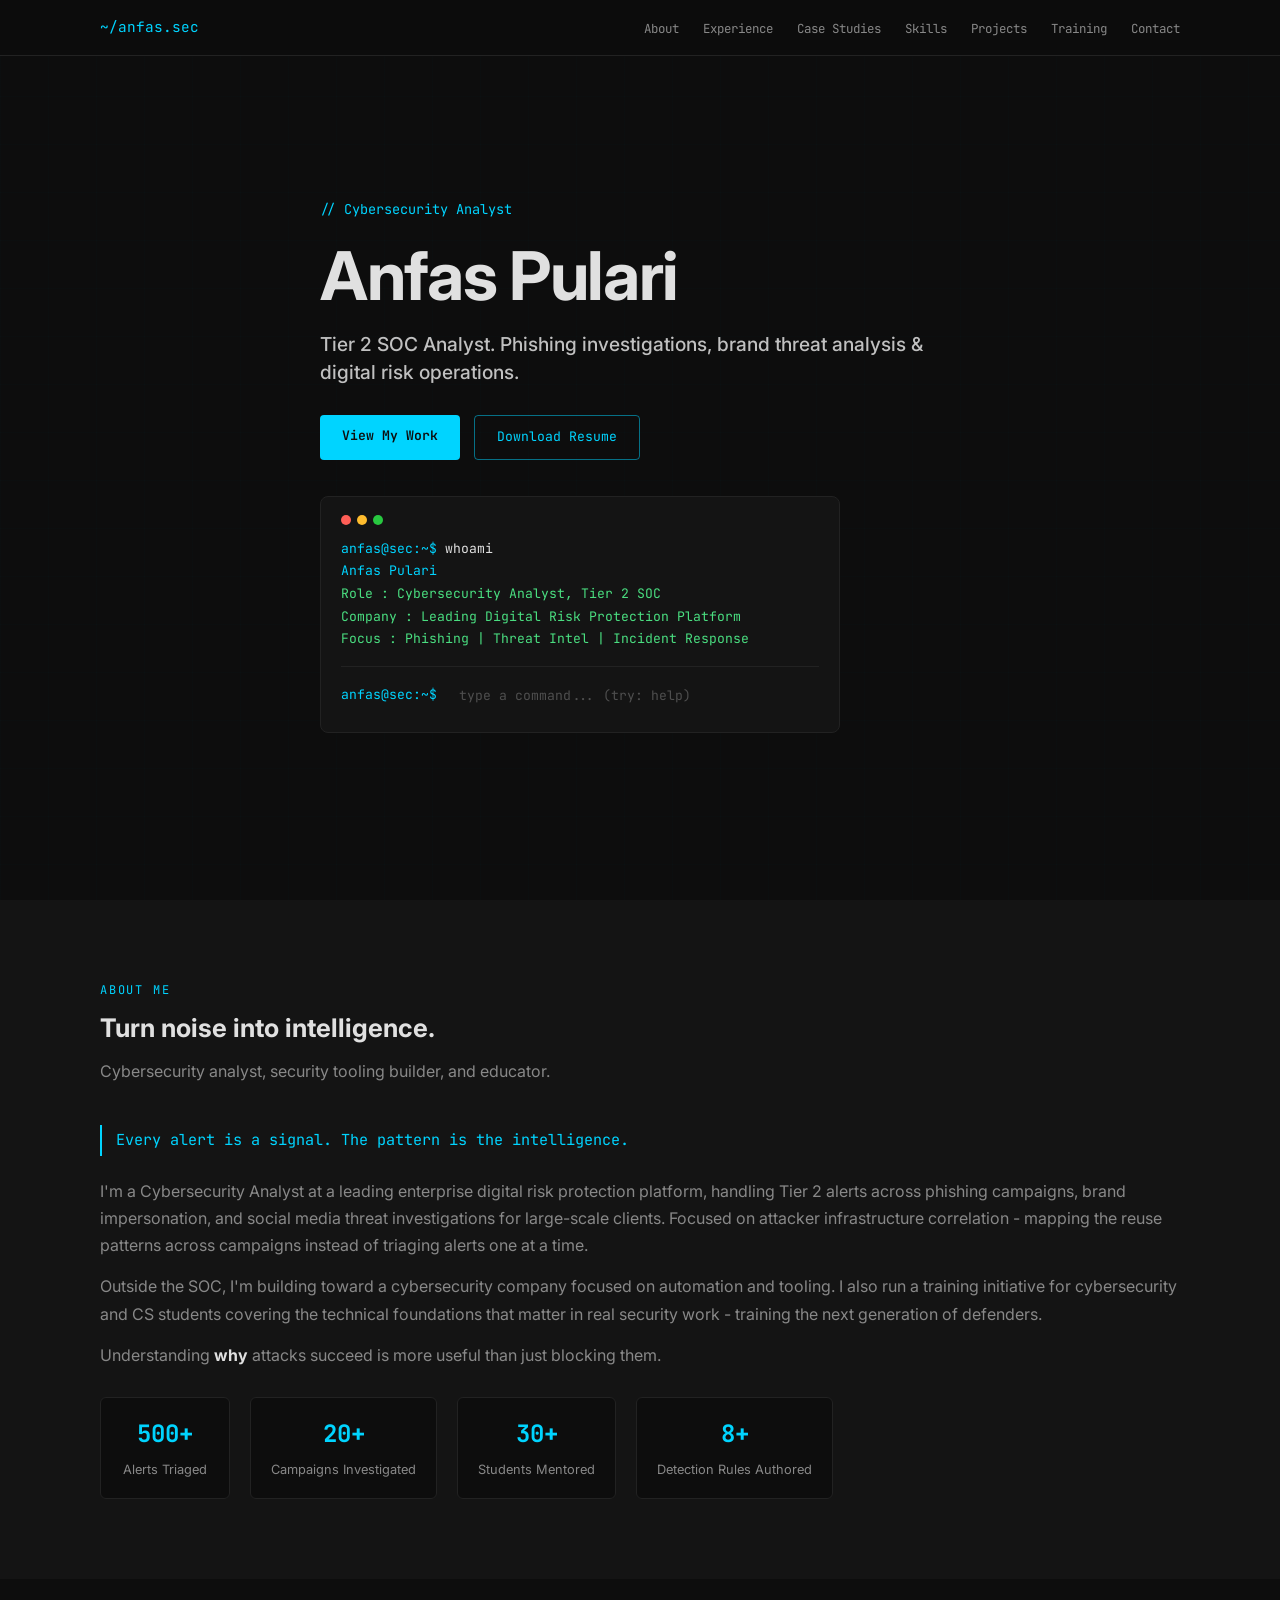
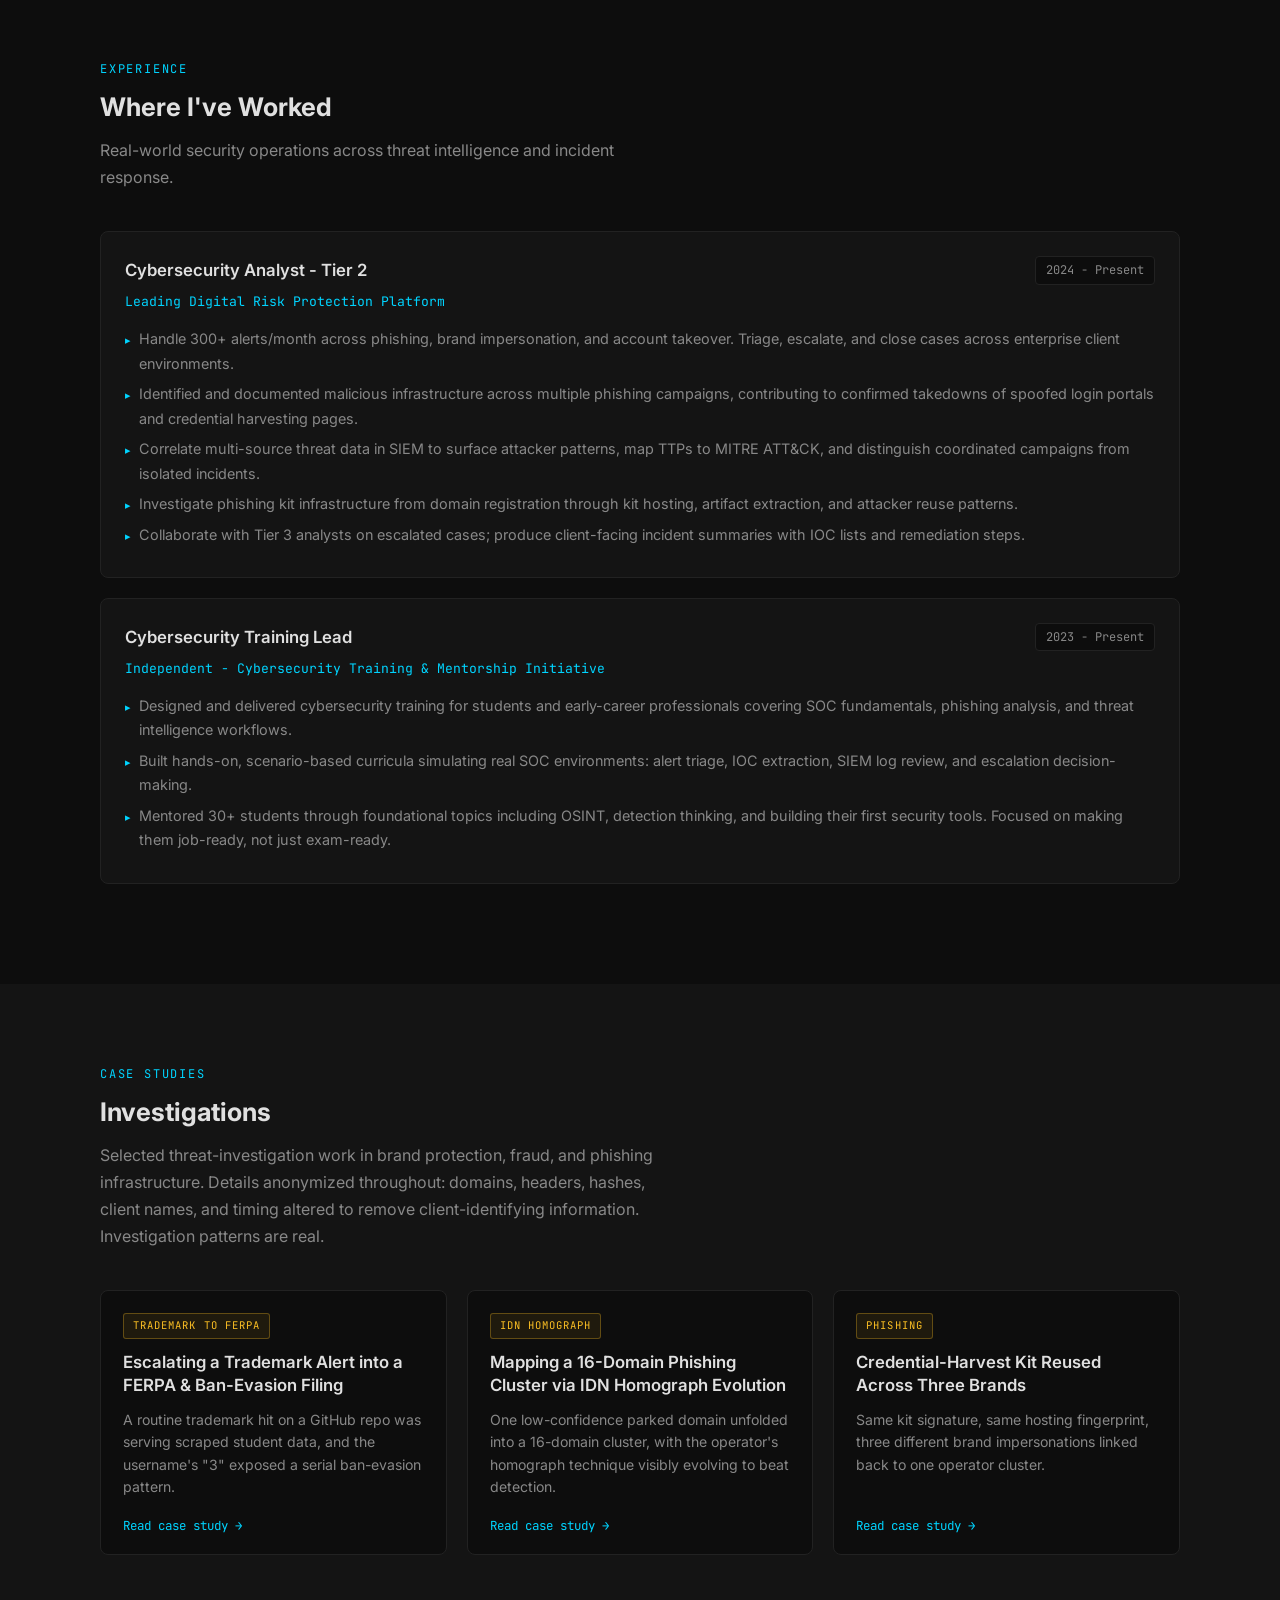
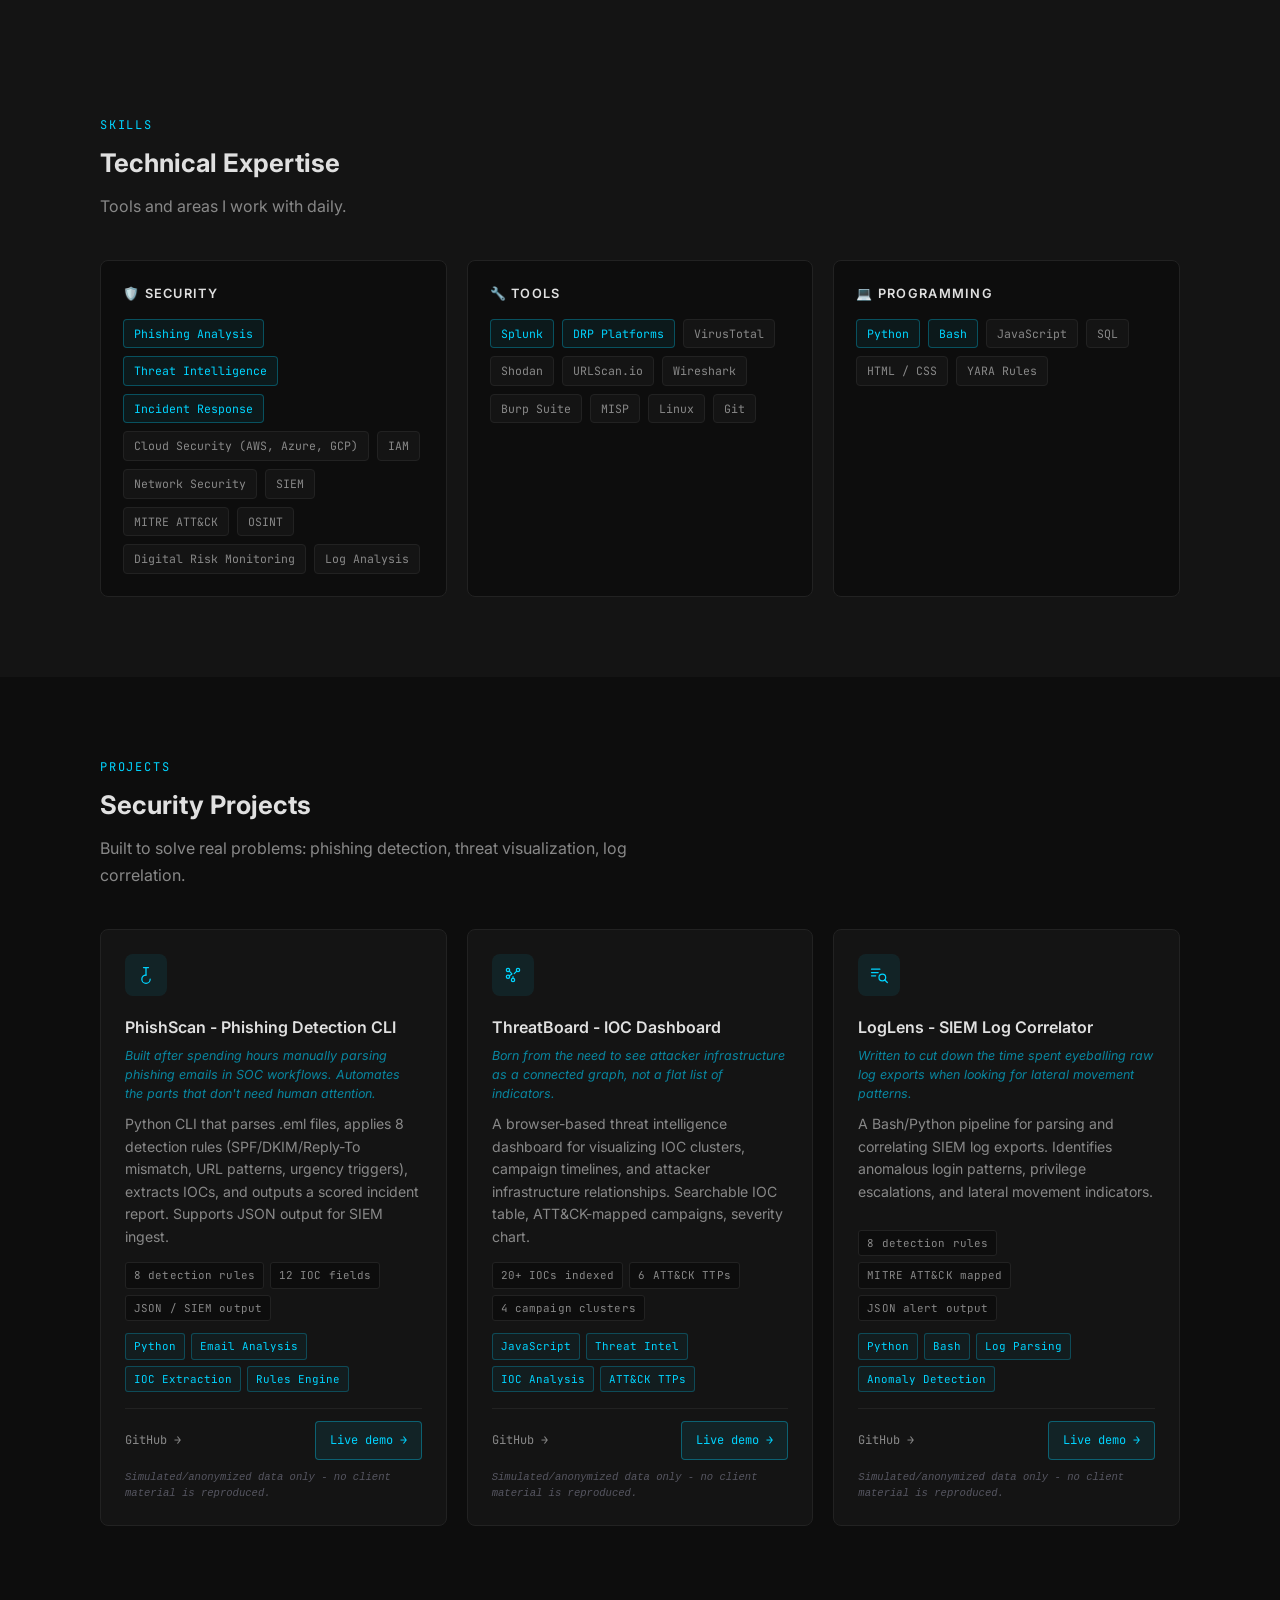
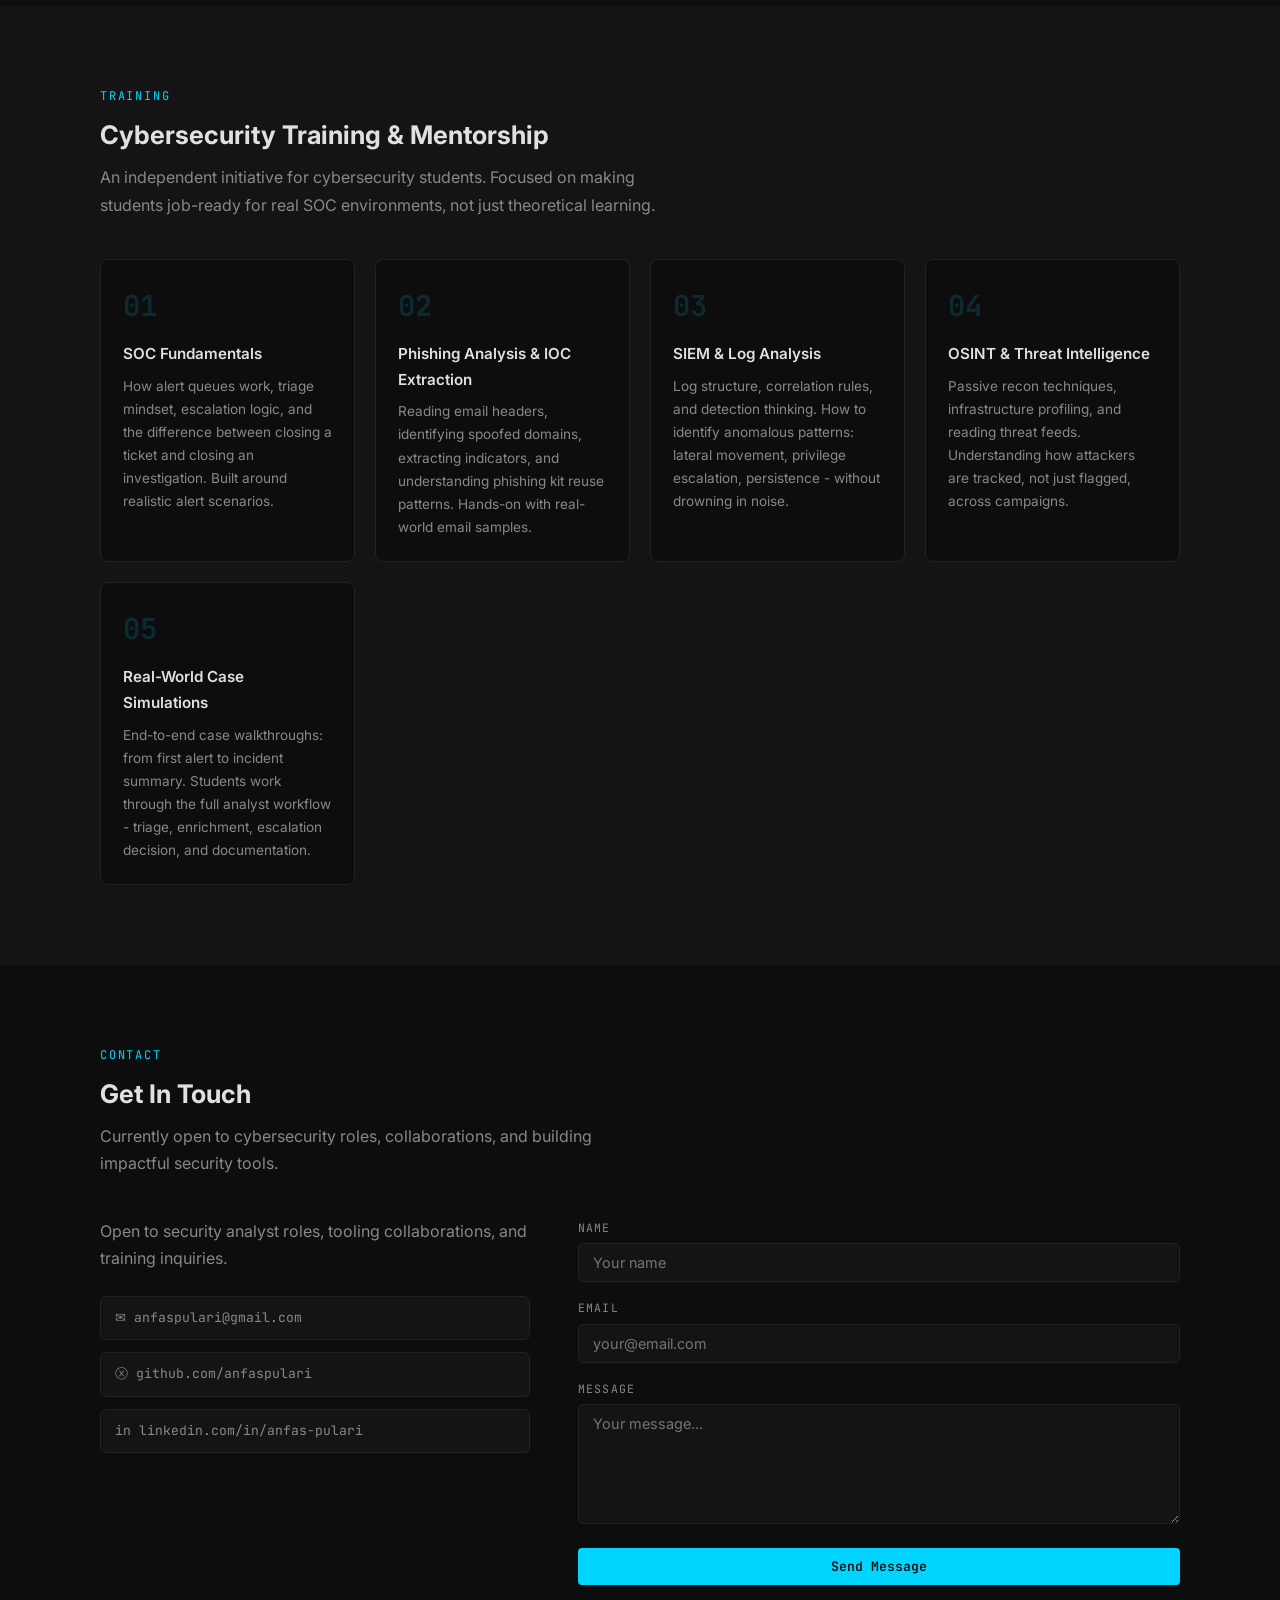
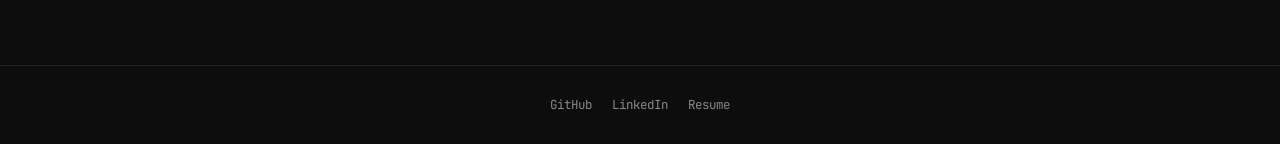
==== commit f87b8418: "Pass 1: fix broken asset links (resume.pdf, og:image) - Neutralize the two resume.pdf buttons (hero " ====
--- a/index.html
+++ b/index.html
@@ -12,7 +12,8 @@
   <!-- Open Graph -->
   <meta property="og:title" content="Anfas Pulari | Cybersecurity Analyst" />
   <meta property="og:description" content="Tier 2 SOC Analyst handling phishing campaigns, threat intelligence, and digital risk investigations at an enterprise DRP platform." />
-  <meta property="og:image" content="assets/images/preview.png" />
+  <!-- og:image must be raster (PNG/JPG); OG crawlers do not render SVG. Export assets/images/preview.svg to this PNG. -->
+  <meta property="og:image" content="assets/images/preview.png" data-todo="export preview.svg to preview.png (1200x630)" />
   <meta property="og:type" content="website" />
   <meta property="og:url" content="https://anfaspulari.github.io" />
 
@@ -60,7 +61,7 @@
 
       <div class="btn-row">
         <a href="#projects" class="btn btn-fill">View My Work</a>
-        <a href="resume.pdf" class="btn btn-outline" download>Download Resume</a>
+        <a href="#" data-todo="add resume.pdf" class="btn btn-outline">Download Resume</a>
       </div>
 
       <!-- Interactive Terminal -->
@@ -468,7 +469,7 @@
       <div class="footer-links">
         <a href="https://github.com/anfaspulari" target="_blank" rel="noopener">GitHub</a>
         <a href="https://linkedin.com/in/anfas-pulari" target="_blank" rel="noopener">LinkedIn</a>
-        <a href="resume.pdf" download>Resume</a>
+        <a href="#" data-todo="add resume.pdf">Resume</a>
       </div>
     </div>
   </footer>
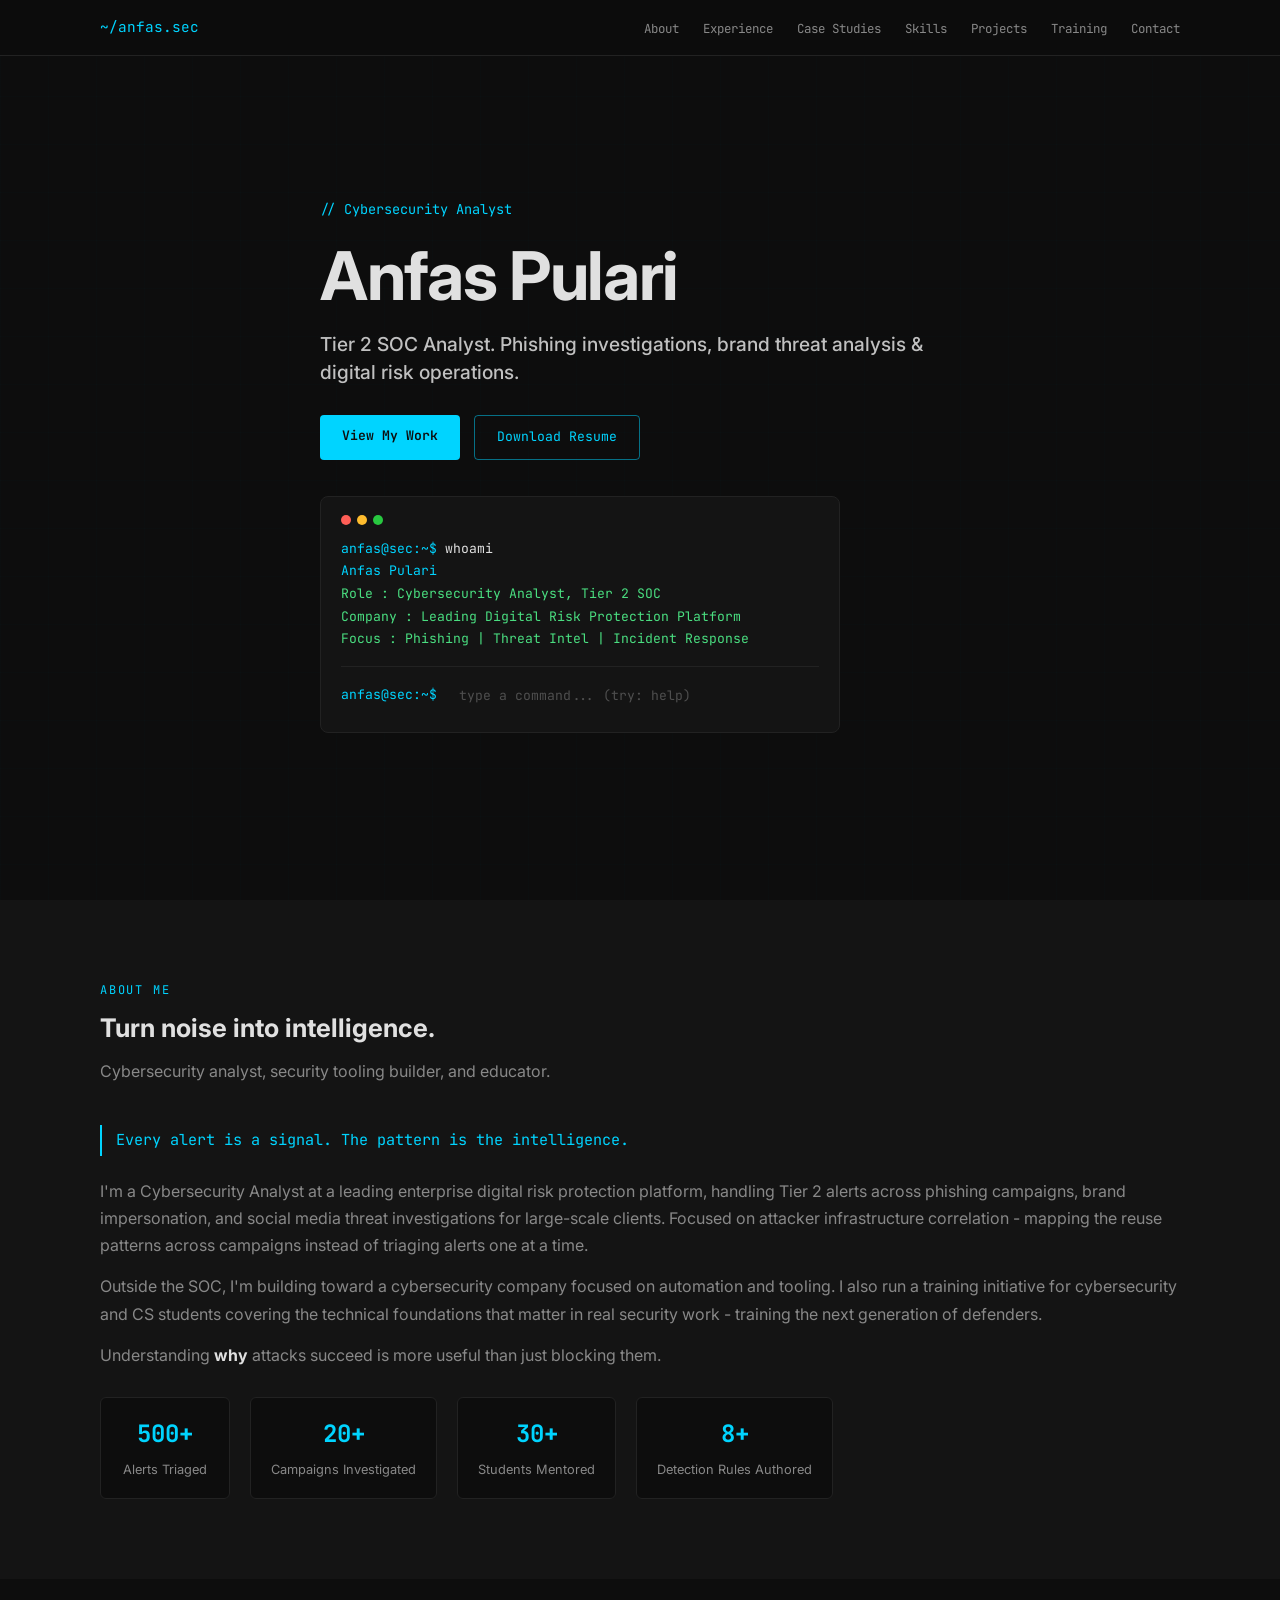
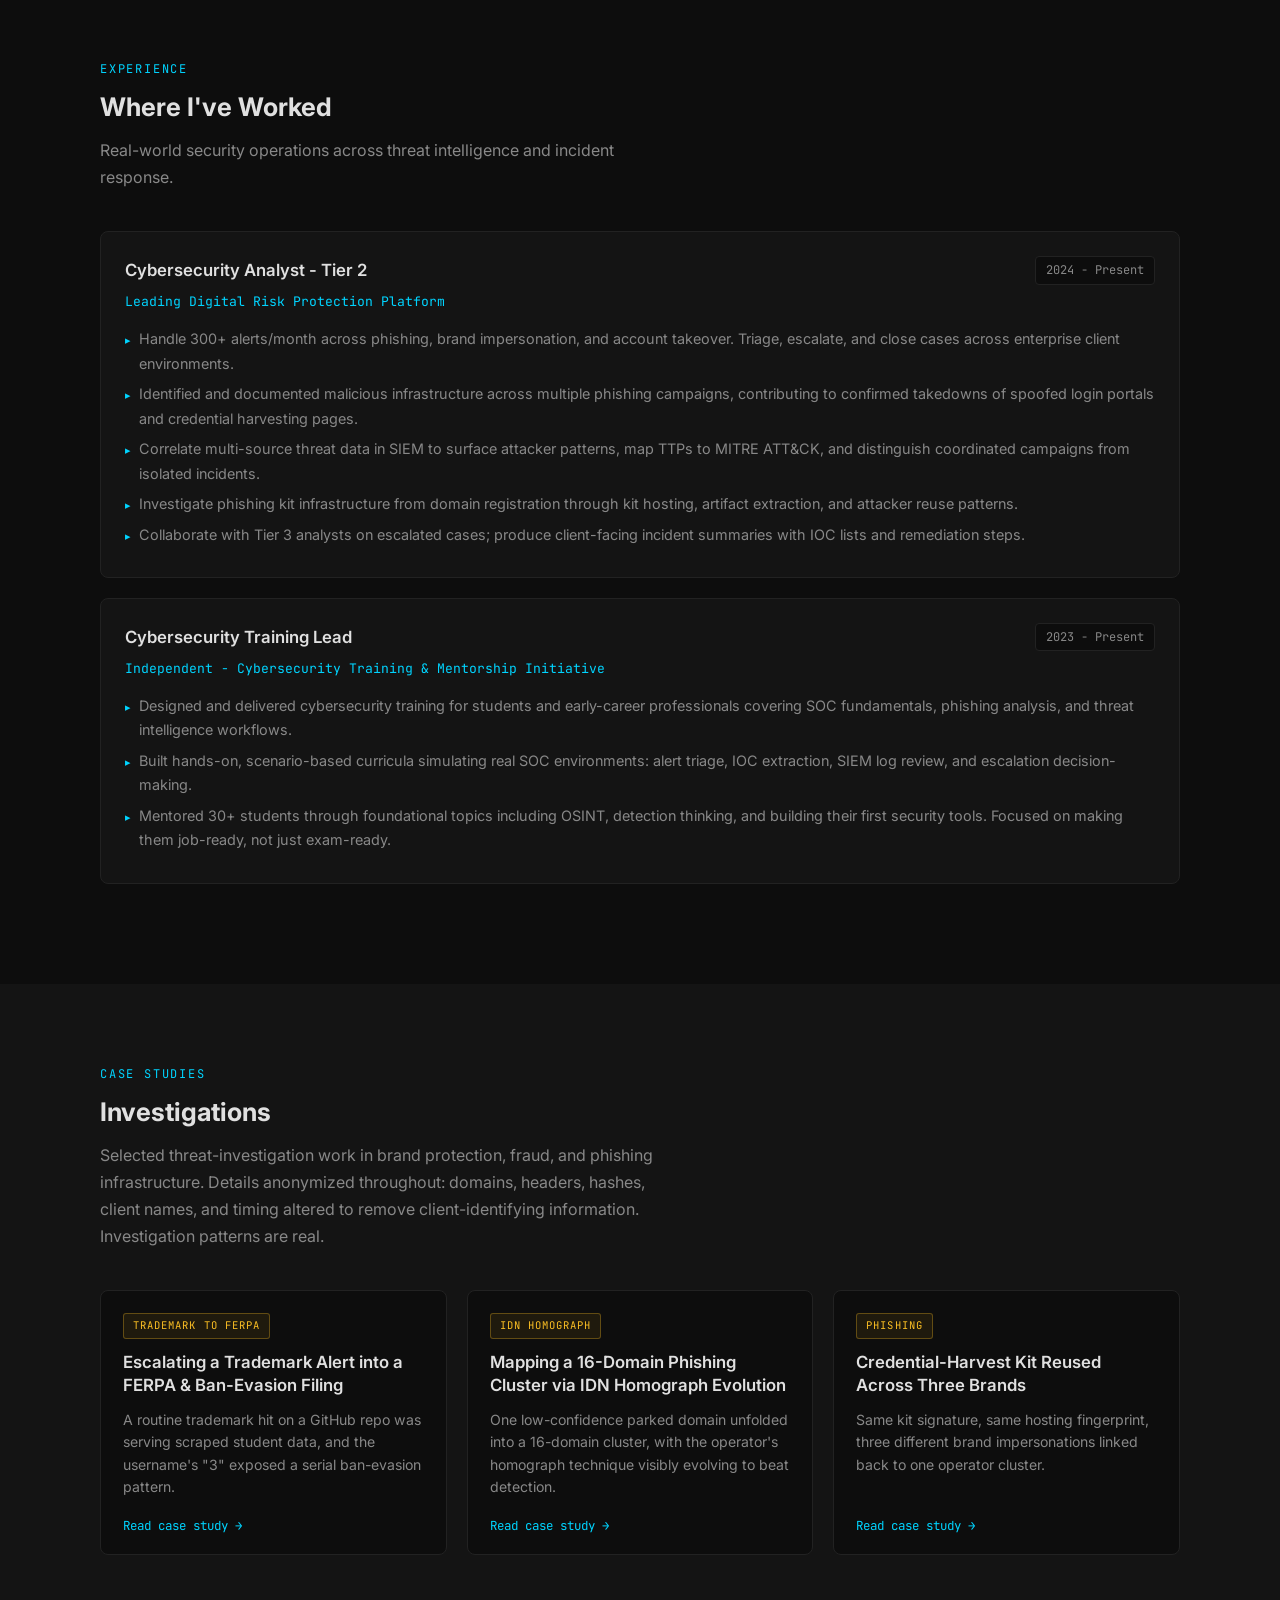
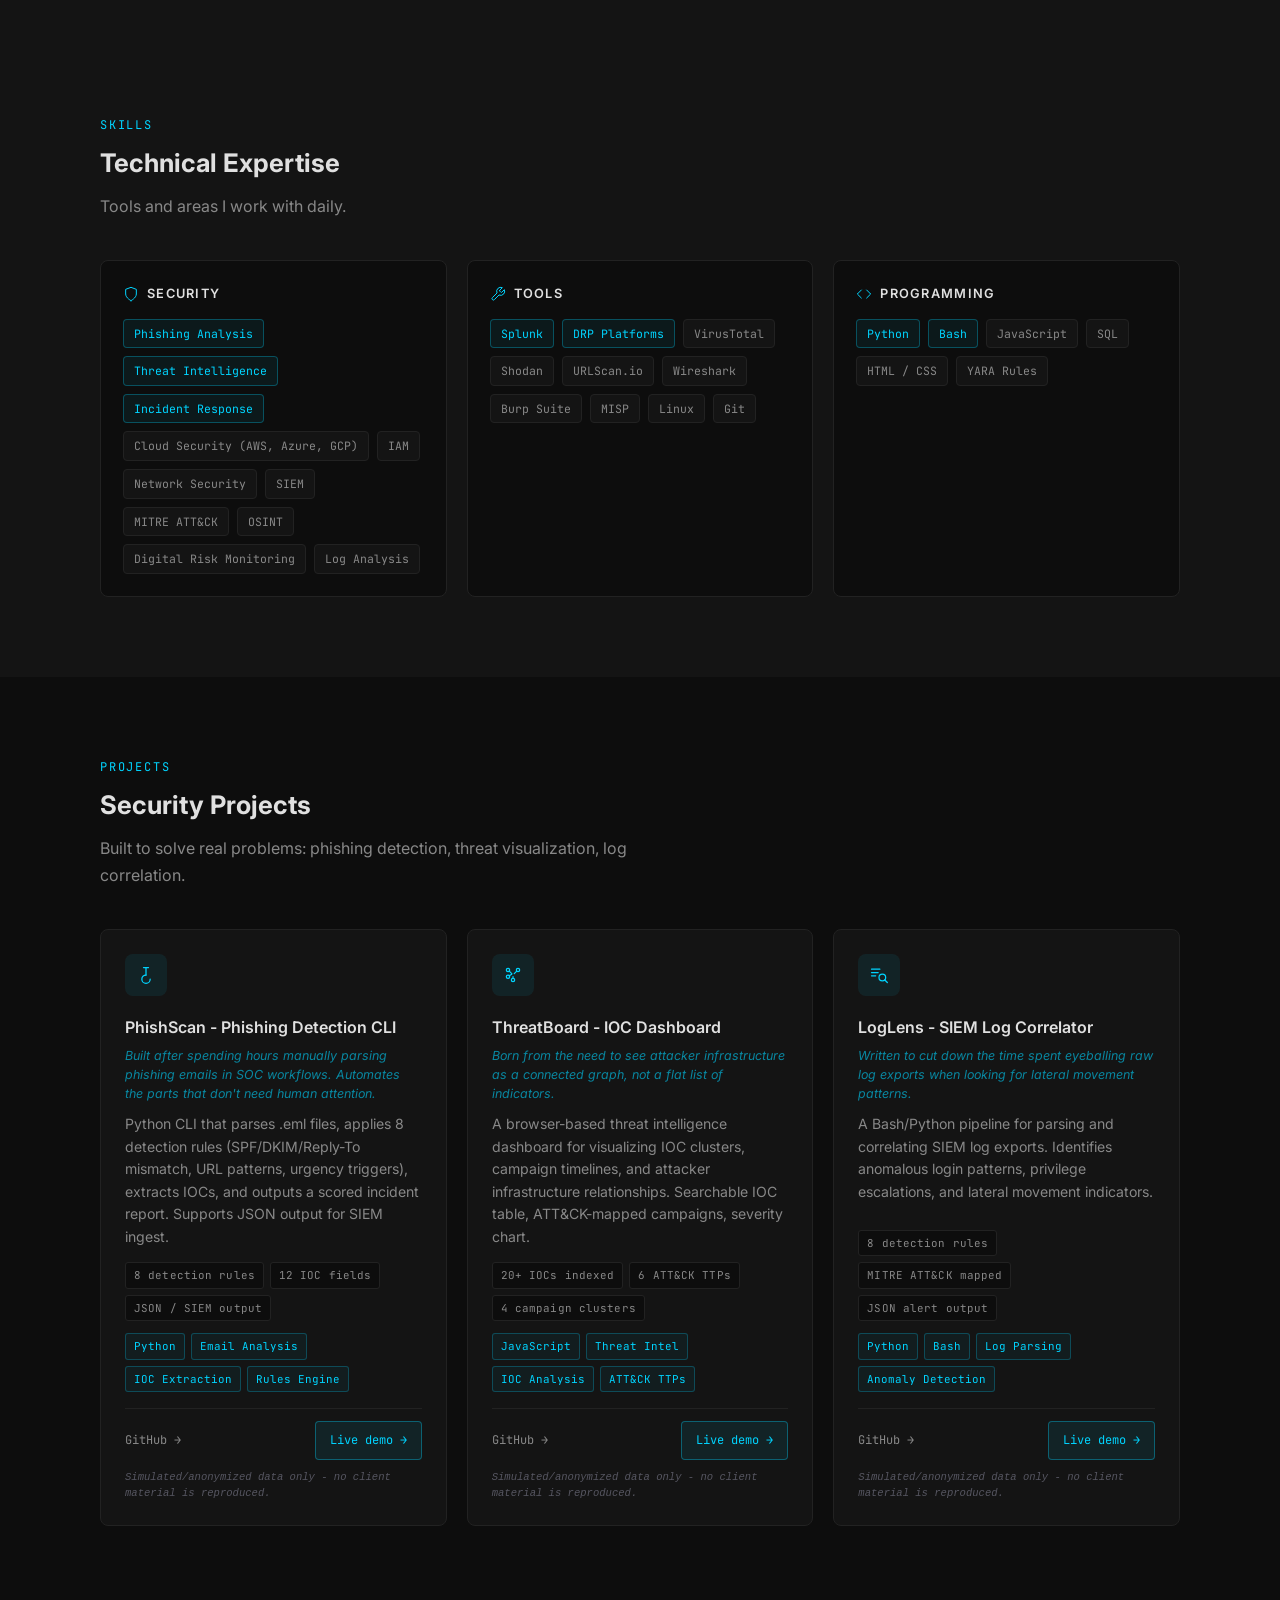
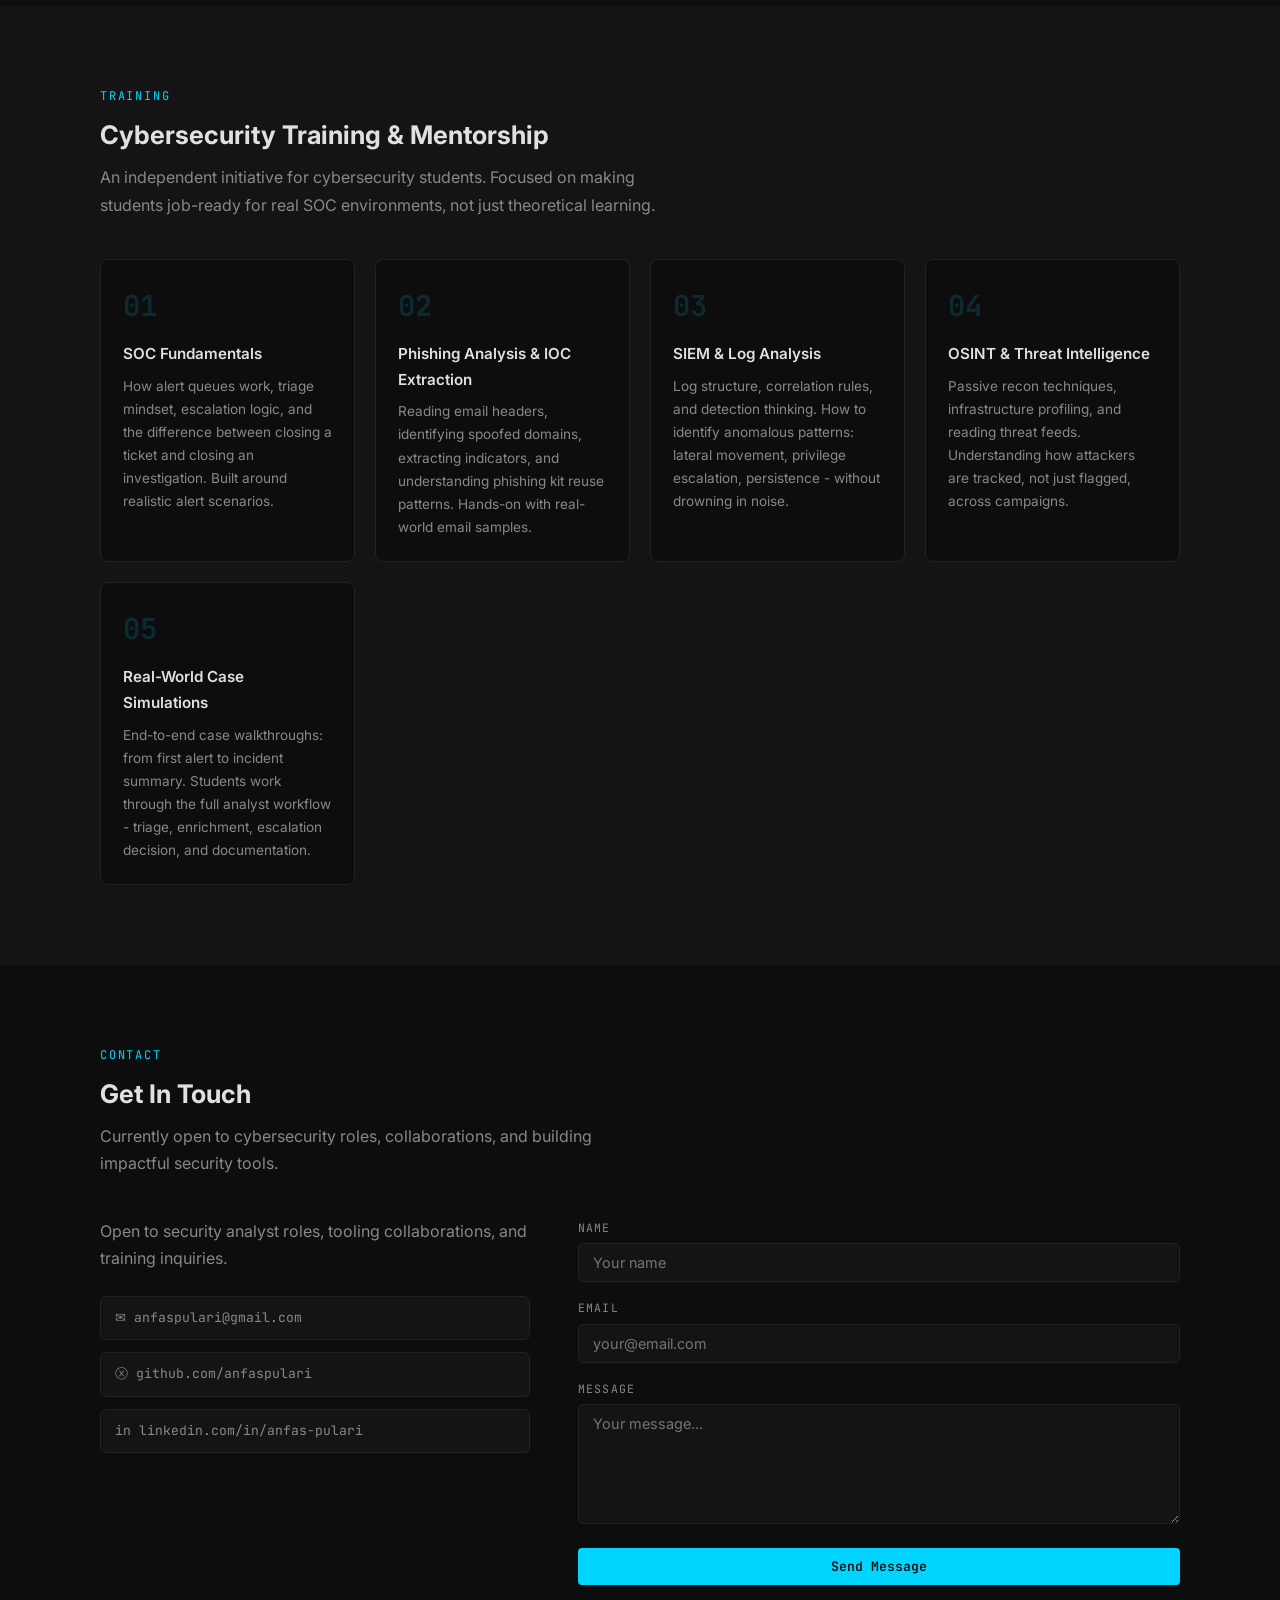
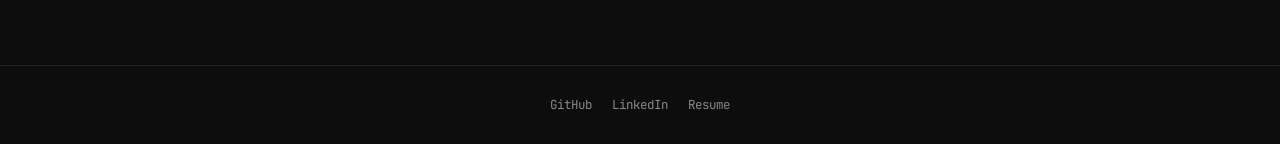
==== commit 48b02bea: "Pass 6: replace skill-group emojis with inline SVG icons - Security (shield), Tools (wrench), Progra" ====
--- a/index.html
+++ b/index.html
@@ -209,7 +209,14 @@
 
       <div class="skills-grid">
         <div class="skill-group">
-          <p class="skill-group-title">🛡️ Security</p>
+          <p class="skill-group-title">
+            <span class="skill-icon">
+              <svg viewBox="0 0 24 24" fill="none" stroke="currentColor" stroke-width="1.5" stroke-linecap="round" stroke-linejoin="round" aria-hidden="true">
+                <path d="M12 22s8-4 8-10V5l-8-3-8 3v7c0 6 8 10 8 10z"/>
+              </svg>
+            </span>
+            Security
+          </p>
           <div class="tags">
             <span class="tag active">Phishing Analysis</span>
             <span class="tag active">Threat Intelligence</span>
@@ -226,7 +233,14 @@
         </div>
 
         <div class="skill-group">
-          <p class="skill-group-title">🔧 Tools</p>
+          <p class="skill-group-title">
+            <span class="skill-icon">
+              <svg viewBox="0 0 24 24" fill="none" stroke="currentColor" stroke-width="1.5" stroke-linecap="round" stroke-linejoin="round" aria-hidden="true">
+                <path d="M14.7 6.3a1 1 0 0 0 0 1.4l1.6 1.6a1 1 0 0 0 1.4 0l3.77-3.77a6 6 0 0 1-7.94 7.94l-6.91 6.91a2.12 2.12 0 0 1-3-3l6.91-6.91a6 6 0 0 1 7.94-7.94l-3.76 3.76z"/>
+              </svg>
+            </span>
+            Tools
+          </p>
           <div class="tags">
             <span class="tag active">Splunk</span>
             <span class="tag active">DRP Platforms</span>
@@ -242,7 +256,15 @@
         </div>
 
         <div class="skill-group">
-          <p class="skill-group-title">💻 Programming</p>
+          <p class="skill-group-title">
+            <span class="skill-icon">
+              <svg viewBox="0 0 24 24" fill="none" stroke="currentColor" stroke-width="1.5" stroke-linecap="round" stroke-linejoin="round" aria-hidden="true">
+                <polyline points="16 18 22 12 16 6"/>
+                <polyline points="8 6 2 12 8 18"/>
+              </svg>
+            </span>
+            Programming
+          </p>
           <div class="tags">
             <span class="tag active">Python</span>
             <span class="tag active">Bash</span>
--- a/assets/css/styles.css
+++ b/assets/css/styles.css
@@ -609,6 +609,9 @@
 .skill-group:hover::after  { opacity: 1; }
 
 .skill-group-title {
+  display: flex;
+  align-items: center;
+  gap: 8px;
   font-size: 0.8rem;
   font-weight: 600;
   text-transform: uppercase;
@@ -619,6 +622,9 @@
 }
 
 .skill-group:hover .skill-group-title { color: var(--cyan); }
+
+.skill-icon { display: inline-flex; flex-shrink: 0; color: var(--cyan); }
+.skill-icon svg { width: 16px; height: 16px; }
 
 /* Active tags brighten when parent is hovered */
 .skill-group:hover .tag.active {
--- a/assets/css/styles.css
+++ b/assets/css/styles.css
@@ -609,6 +609,9 @@
 .skill-group:hover::after  { opacity: 1; }
 
 .skill-group-title {
+  display: flex;
+  align-items: center;
+  gap: 8px;
   font-size: 0.8rem;
   font-weight: 600;
   text-transform: uppercase;
@@ -619,6 +622,9 @@
 }
 
 .skill-group:hover .skill-group-title { color: var(--cyan); }
+
+.skill-icon { display: inline-flex; flex-shrink: 0; color: var(--cyan); }
+.skill-icon svg { width: 16px; height: 16px; }
 
 /* Active tags brighten when parent is hovered */
 .skill-group:hover .tag.active {
